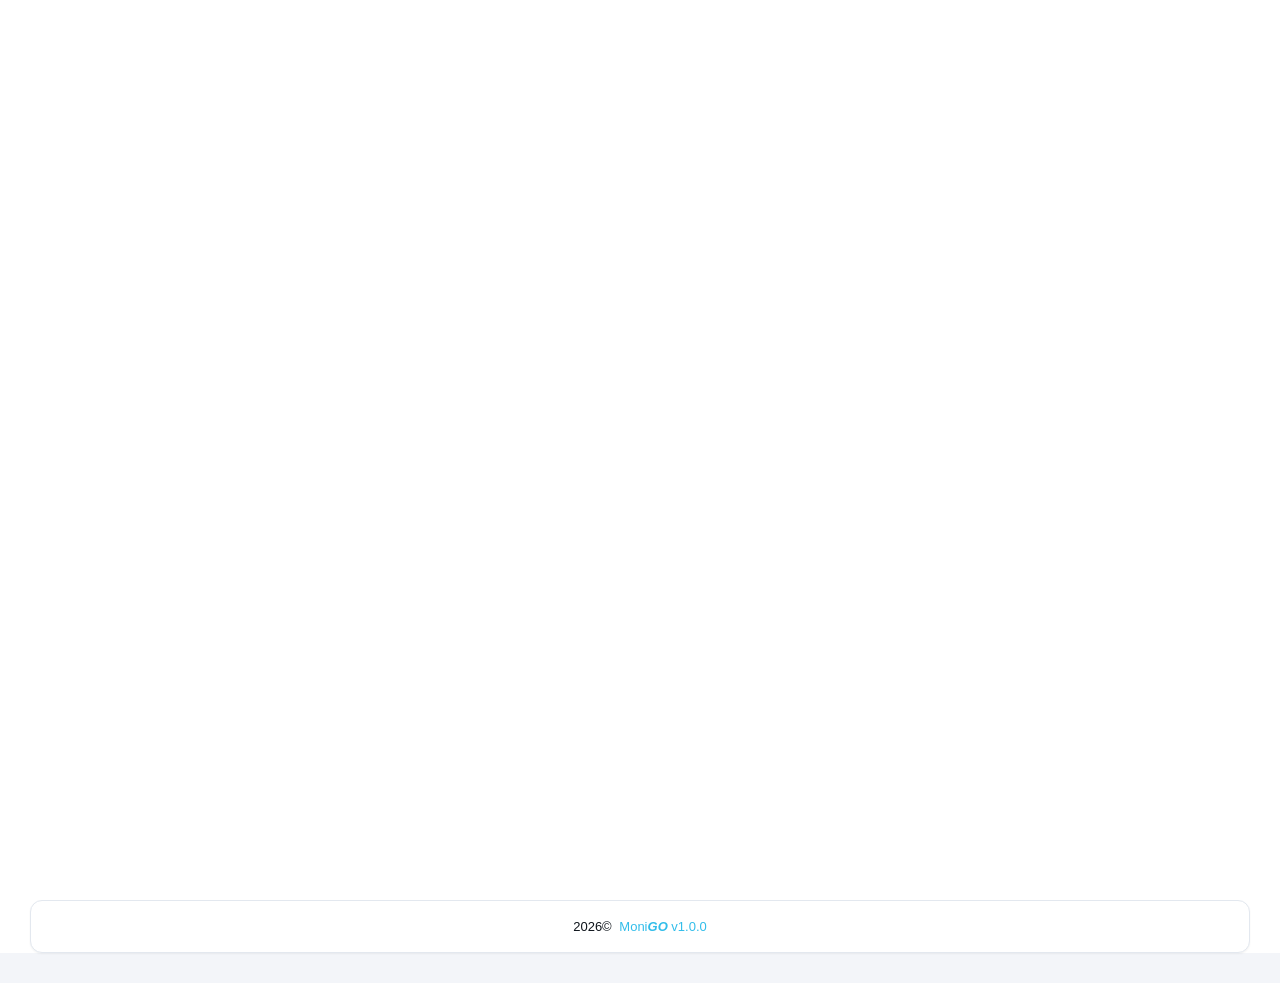
==== static/function-metrics.html @ 3d53302b "feat: adopt the design's shell -- identity, grouped nav, storage footer (#64) The palette and type l" ====
<!doctype html>
<html lang="en">

<head>
    <meta charset="utf-8">
    <meta name="viewport" content="width=device-width, initial-scale=1, shrink-to-fit=no">
    <title>Monigo - Metrics Dashboard</title>
    <!-- Favicon -->
    <link rel="shortcut icon" href="./assets/favicon.ico" />
    <link rel="stylesheet" href="./css/core/backend-plugin.min.css">
    <link rel="stylesheet" href="./css/core/backend.css?v=1.0.0">
    <link rel="stylesheet" href="./css/monigo-styles.css">
</head>

<body class="  ">
    <!--
      Icon sprite. Nine glyphs, hand-inlined, ~3 KB.

      This replaces Font Awesome 4.7.0, which was fetched from cdnjs and so
      rendered nothing on an airgapped host, and the dead `las la-bars` and
      `ri-menu-*` classes, whose icon fonts were never loaded at all in any
      network condition -- which is why the mobile menu buttons were invisible.

      Stroke icons inherit `currentColor`, so they follow the theme without a
      second set of rules. The GitHub mark is from simple-icons (CC0).
    -->
    <svg xmlns="http://www.w3.org/2000/svg" style="display:none" aria-hidden="true" focusable="false">
      <symbol id="i-menu" viewBox="0 0 24 24"><path d="M4 6h16M4 12h16M4 18h16"/></symbol>
      <symbol id="i-download" viewBox="0 0 24 24"><path d="M21 15v4a2 2 0 0 1-2 2H5a2 2 0 0 1-2-2v-4M7 10l5 5 5-5M12 15V3"/></symbol>
      <symbol id="i-refresh" viewBox="0 0 24 24"><path d="M3 12a9 9 0 0 1 9-9 9.75 9.75 0 0 1 6.74 2.74L21 8M21 3v5h-5M21 12a9 9 0 0 1-9 9 9.75 9.75 0 0 1-6.74-2.74L3 16M8 16H3v5"/></symbol>
      <symbol id="i-chevron-right" viewBox="0 0 24 24"><path d="m9 18 6-6-6-6"/></symbol>
      <symbol id="i-moon" viewBox="0 0 24 24"><path d="M12 3a6 6 0 0 0 9 9 9 9 0 1 1-9-9Z"/></symbol>
      <symbol id="i-sun" viewBox="0 0 24 24"><circle cx="12" cy="12" r="4"/><path d="M12 2v2M12 20v2M4.93 4.93l1.41 1.41M17.66 17.66l1.41 1.41M2 12h2M20 12h2M6.34 17.66l-1.41 1.41M19.07 4.93l-1.41 1.41"/></symbol>
      <symbol id="i-alert-triangle" viewBox="0 0 24 24"><path d="m21.73 18-8-14a2 2 0 0 0-3.48 0l-8 14A2 2 0 0 0 4 21h16a2 2 0 0 0 1.73-3ZM12 9v4M12 17h.01"/></symbol>
      <symbol id="i-check-circle" viewBox="0 0 24 24"><path d="M21.8 10A10 10 0 1 1 17 3.34M9 11l3 3L22 4"/></symbol>
      <symbol id="i-github" viewBox="0 0 24 24" fill="currentColor" stroke="none"><path d="M12 .297c-6.63 0-12 5.373-12 12 0 5.303 3.438 9.8 8.205 11.385.6.113.82-.258.82-.577 0-.285-.01-1.04-.015-2.04-3.338.724-4.042-1.61-4.042-1.61C4.422 18.07 3.633 17.7 3.633 17.7c-1.087-.744.084-.729.084-.729 1.205.084 1.838 1.236 1.838 1.236 1.07 1.835 2.809 1.305 3.495.998.108-.776.417-1.305.76-1.605-2.665-.3-5.466-1.332-5.466-5.93 0-1.31.465-2.38 1.235-3.22-.135-.303-.54-1.523.105-3.176 0 0 1.005-.322 3.3 1.23.96-.267 1.98-.399 3-.405 1.02.006 2.04.138 3 .405 2.28-1.552 3.285-1.23 3.285-1.23.645 1.653.24 2.873.12 3.176.765.84 1.23 1.91 1.23 3.22 0 4.61-2.805 5.625-5.475 5.92.42.36.81 1.096.81 2.22 0 1.606-.015 2.896-.015 3.286 0 .315.21.69.825.57C20.565 22.092 24 17.592 24 12.297c0-6.627-5.373-12-12-12"/></symbol>
    </svg>
    <!-- loader Start -->
    <div id="loading">
        <div id="loading-center">
        </div>
    </div>
    <!-- loader END -->
    <!-- Wrapper Start -->
    <div class="wrapper">
        <div class="iq-sidebar  sidebar-default ">
            <div class="iq-sidebar-logo d-flex align-items-center justify-content-between">
                <a href="./index.html" class="header-logo">
                    <img src="./assets/monigo-icon.png" class="img-fluid rounded-normal light-logo" alt="logo">
                </a>
                <div class="iq-menu-bt-sidebar ml-0">
                    <svg class="icon wrapper-menu" aria-hidden="true"><use href="#i-menu"></use></svg>
                </div>
            </div>
            <!-- Service identity. The design puts what you are looking at above
                 the navigation, so the page answers "which service is this?"
                 without a round trip. Populated by common.js. -->
            <div class="mg-identity">
                <div class="mg-identity-avatar" id="mg-avatar">--</div>
                <div class="mg-identity-text">
                    <span class="mg-identity-name" id="mg-service-name">&nbsp;</span>
                    <span class="mg-identity-meta" id="mg-service-meta">&nbsp;</span>
                </div>
                <span class="mg-identity-dot" id="mg-status-dot" title="Connected"></span>
            </div>

            <div class="data-scrollbar" data-scroll="1">
                <nav class="iq-sidebar-menu">
                    <ul id="iq-sidebar-toggle" class="iq-menu">
                        <li class="mg-navlabel">MONITOR</li>
                        <li class=" ">
                            <a href="./index.html" class="svg-icon">
                                <svg class="svg-icon" id="p-dash1" width="20" height="20" xmlns="http://www.w3.org/2000/svg"
                                    viewBox="0 0 24 24" fill="none" stroke="currentColor" stroke-width="2"
                                    stroke-linecap="round" stroke-linejoin="round">
                                    <path
                                        d="M21 16V8a2 2 0 0 0-1-1.73l-7-4a2 2 0 0 0-2 0l-7 4A2 2 0 0 0 3 8v8a2 2 0 0 0 1 1.73l7 4a2 2 0 0 0 2 0l7-4A2 2 0 0 0 21 16z">
                                    </path>
                                    <polyline points="3.27 6.96 12 12.01 20.73 6.96"></polyline>
                                    <line x1="12" y1="22.08" x2="12" y2="12"></line>
                                </svg>
                                <span class="ml-4">Dashboards</span>
                            </a>
                        </li>
                        <li class="active">
                            <a href="./function-metrics.html" class="">
                                <svg class="svg-icon" id="p-dash1" width="20" height="20" xmlns="http://www.w3.org/2000/svg" viewBox="0 0 24 24"
                                    fill="none" stroke="currentColor" stroke-width="2" stroke-linecap="round" stroke-linejoin="round">
                                    <path
                                        d="M21 16V8a2 2 0 0 0-1-1.73l-7-4a2 2 0 0 0-2 0l-7 4A2 2 0 0 0 3 8v8a2 2 0 0 0 1 1.73l7 4a2 2 0 0 0 2 0l7-4A2 2 0 0 0 21 16z">
                                    </path>
                                    <polyline points="3.27 6.96 12 12.01 20.73 6.96"></polyline>
                                    <line x1="12" y1="22.08" x2="12" y2="12"></line>
                                </svg>
                                <span class="ml-4">Function Metrics</span><span class="mg-badge" id="mg-count-functions"></span>
                            </a>
                        </li>
                        <li class=" ">
                            <a href="./go-routines-stats.html" class="">
                                <svg class="svg-icon" id="p-dash1" width="20" height="20" xmlns="http://www.w3.org/2000/svg"
                                    viewBox="0 0 24 24" fill="none" stroke="currentColor" stroke-width="2"
                                    stroke-linecap="round" stroke-linejoin="round">
                                    <path
                                        d="M21 16V8a2 2 0 0 0-1-1.73l-7-4a2 2 0 0 0-2 0l-7 4A2 2 0 0 0 3 8v8a2 2 0 0 0 1 1.73l7 4a2 2 0 0 0 2 0l7-4A2 2 0 0 0 21 16z">
                                    </path>
                                    <polyline points="3.27 6.96 12 12.01 20.73 6.96"></polyline>
                                    <line x1="12" y1="22.08" x2="12" y2="12"></line>
                                </svg>
                                <span class="ml-4">Go Routines Stats</span><span class="mg-badge" id="mg-count-goroutines"></span>
                            </a>
                        </li>
                        <li class=" ">
                            <a href="./reports.html" class="">
                                <svg class="svg-icon" id="p-dash7" width="20" height="20" xmlns="http://www.w3.org/2000/svg"
                                    viewBox="0 0 24 24" fill="none" stroke="currentColor" stroke-width="2"
                                    stroke-linecap="round" stroke-linejoin="round">
                                    <path d="M14 2H6a2 2 0 0 0-2 2v16a2 2 0 0 0 2 2h12a2 2 0 0 0 2-2V8z"></path>
                                    <polyline points="14 2 14 8 20 8"></polyline>
                                    <line x1="16" y1="13" x2="8" y2="13"></line>
                                    <line x1="16" y1="17" x2="8" y2="17"></line>
                                    <polyline points="10 9 9 9 8 9"></polyline>
                                </svg>
                                <span class="ml-4">Reports</span>
                            </a>
                            <ul id="reports" class="iq-submenu collapse" data-parent="#iq-sidebar-toggle">
                            </ul>
                        </li>
                    </ul>
                </nav>
                <div class="mg-storage">
                    <div class="mg-storage-head">
                        <span>STORAGE</span>
                        <span id="mg-storage-mode">&nbsp;</span>
                    </div>
                    <div class="mg-storage-value" id="mg-storage-value">&nbsp;</div>
                </div>
                <div id="sidebar-bottom" class="position-relative sidebar-bottom">
                    <div class="card border-none border-radius-20 p-2 bg-success-light">
                        <div class="card-body">
                            <div class="sidebarbottom-content">
                                <h6 class="body-title">Found a bug or have a feature request? Please report it on GitHub. If you find this project useful, we would appreciate a star on GitHub.</h6>
                                <button type="button" class="btn sidebar-bottom-btn mt-4">
                                    <a href="https://github.com/iyashjayesh/monigo" target="_blank">
                                        Support the project
                                    </a>
                                </button>
                            </div>
                        </div>
                    </div>
                </div>
                <div class="p-3"></div>
            </div>
        </div>
        <div class="iq-top-navbar">
            <div class="iq-navbar-custom">
                <nav class="navbar navbar-expand-lg navbar-light p-0">
                    <div class="iq-navbar-logo d-flex align-items-center justify-content-between">
                        <svg class="icon wrapper-menu" aria-hidden="true"><use href="#i-menu"></use></svg>
                        <a href="./index.html" class="header-logo">
                            <img src="./assets/monigo-icon.png" class="img-fluid rounded-normal light-logo" alt="logo">
                        </a>
                    </div>
                    <div class="iq-search-bar device-search">
                        <div class="d-flex align-items-center">
                            <div class="collapse navbar-collapse">
                                <ul class="card navbar-nav ml-auto navbar-list align-items-center border-radius-20">
                                    <li class="nav-item nav-icon">
                                        <div class="health-status p-1">
                                            <span id="health-indicator" class="health-indicator"></span>
                                            <span id="health-message" class="health-message"></span>
                                        </div>
                                    </li>
                                </ul>
                            </div>
                        </div>
                    </div>
                    <div class="d-flex align-items-center">
                        <button class="navbar-toggler" type="button" data-toggle="collapse"
                            data-target="#navbarSupportedContent" aria-controls="navbarSupportedContent"
                            aria-label="Toggle navigation">
                            <svg class="icon" aria-hidden="true"><use href="#i-menu"></use></svg>
                        </button>
                        <div class="collapse navbar-collapse" id="navbarSupportedContent">
                            <ul class="navbar-nav ml-auto navbar-list align-items-center">
                                <!-- on hover cursor-pointer -->
                                <svg id="refresh-btn" class="icon mr-2 cursor-pointer" aria-hidden="true"><use href="#i-refresh"></use></svg>
                                <li class="nav-item nav-icon">
                                    <a class="btn border add-btn">
                                        <span id="refresh-countdown">Refreshing in 5m 0s</span>
                                    </a>
                                </li>
                                <li class="nav-item nav-icon dropdown">
                                    <a href="https://github.com/iyashjayesh/monigo" target="_blank">
                                        <svg class="icon icon-2x cursor-pointer" aria-hidden="true"><use href="#i-github"></use></svg>
                                        <span class="bg-primary"></span>
                                    </a>
                                </li>
                            </ul>
                        </div>
                    </div>
                </nav>
            </div>
        </div>
        <div class="content-page">
            <div class="container-fluid">
                <div class="row">
                    <div class="col-lg-4">
                        <div class="card card-transparent card-block card-stretch card-height border-none">
                            <div class="card-body p-0 mt-lg-2 mt-0">
                                <h3 class="mb-3">Function Metrics</h3>
                                <p class="mb-0 mr-4">Monitor the performance metrics of functions running in your
                                    application. This provides insights into function performance
                                    and overall application efficiency.
                                </p>
                            </div>
                        </div>
                    </div>
                    <div class="col-lg-8">
                        <div class="row">
                            <div class="col-lg-4 col-md-4">
                                <div class="card card-block card-stretch card-height">
                                    <div class="card-body">
                                        <div class="d-flex align-items-center mb-4 card-total-sale">
                                            <div class="icon iq-icon-box-2 bg-info-light">
                                                <img src="./assets/product/service.png" class="img-fluid" alt="image">
                                            </div>
                                            <div>
                                                <p class="mb-2">Total Functions:</p>
                                                <div id="totalFNumber"></div>
                                            </div>
                                        </div>
                                        <div class="iq-progress-bar mt-2">
                                            <span class="bg-info iq-progress progress-1" data-percent="100">
                                            </span>
                                        </div>
                                    </div>
                                </div>
                            </div>
                            <div class="col-lg-8 col-md-8">
                                <div class="card card-block card-stretch card-height">
                                    <div class="card-body">
                                        <div class="d-flex align-items-center mb-4 card-total-sale">
                                            <div class="icon iq-icon-box-2 bg-success-light">
                                                <img src="./assets/product/service.png" class="img-fluid" alt="image">
                                            </div>
                                            <div>
                                                <p class="mb-2">Missing a feature or field? Please submit a GitHub issue to help us improve the project.</p>
                                                <h4>Easy integration and comprehensive monitoring</h4>
                                            </div>
                                            <a id="downloadBtn" class="btn btn-primary" href="https://github.com/iyashjayesh/monigo/issues/new" target="_blank">
                                                Feature Request
                                            </a>
                                        </div>
                                        <div class="iq-progress-bar mt-2">
                                            <span class="bg-success iq-progress progress-1" data-percent="100">
                                            </span>
                                        </div>
                                    </div>
                                </div>
                            </div>
                        </div>
                    </div>

                    <!-- Function Metrics  -->
                    <div class="col-lg-12">
                        <div class="card card-transparent card-block card-stretch card-height mb-4">
                            <div class="card-header d-flex align-items-center justify-content-between p-0">
                                <div class="header-title">
                                    <h4 class="card-title mb-0">Runtime Function Metrics</h4>
                                </div>
                                <!-- <div class="card-header-toolbar d-flex align-items-center">
                                    <div><a href="#" class="btn btn-primary view-btn font-size-14">View All</a></div>
                                </div> -->
                            </div>
                        </div>
                    </div>
                        
                    <div class="col-lg-12">
                        <div class="row" id="function-details"></div>
                    </div>
                </div>
                <!-- Page end  -->
            </div>
        </div>
    </div>
    <!-- Wrapper End-->
    <footer class="iq-footer">
        <div class="container-fluid">
            <div class="card">
                <div class="card-body">
                    <div class="text-center">
                        <span class="mr-1">
                            <script>document.write(new Date().getFullYear())</script>©
                        </span>
                        <a href="https://github.com/iyashjayesh/monigo/releases/tag/v1.0.0" target="_blank"
                            class="">Moni<strong><em>GO</em></strong> v1.0.0</a>
                    </div>
    
                    <!-- <div class="row">
                            <div class="col-lg-6">
                                <ul class="list-inline mb-0">
                                    <li class="list-inline-item"><a href="../backend/privacy-policy.html">Privacy Policy</a>
                                    </li>
                                    <li class="list-inline-item"><a href="../backend/terms-of-service.html">Terms of Use</a>
                                    </li>
                                </ul>
                            </div>
                            <div class="col-lg-6 text-right">
                                <span class="mr-1">
                                    <script>document.write(new Date().getFullYear())</script>©
                                </span>
                                <a href="https://github.com/iyashjayesh/monigo/releases/tag/v1.0.0" target="_blank" class="">Moni<strong><em>GO</em></strong> v1.0.0</a>.
                            </div>
                        </div> -->
                </div>
            </div>
        </div>
    </footer>

    <!-- Javascript -->
    <!-- <script src="./js/core/main.js" defer></script> -->
    <!-- <script src="./js/index.js" defe
        r></script> -->
    <script src="./js/common.js" defer></script>
    <script src="./js/refresh.js" defer></script>
    <!-- <script src="./js/historycharts.js" defer></script> -->
    <script src="./js/functionTrace.js" defer></script>
    <script src="./js/echarts.min.js"></script>
    
    <!-- Backend Bundle JavaScript -->
    <script src="./js/core/backend-bundle.min.js"></script>
    <script src="./js/core/app.js"></script>
</body>

</html>
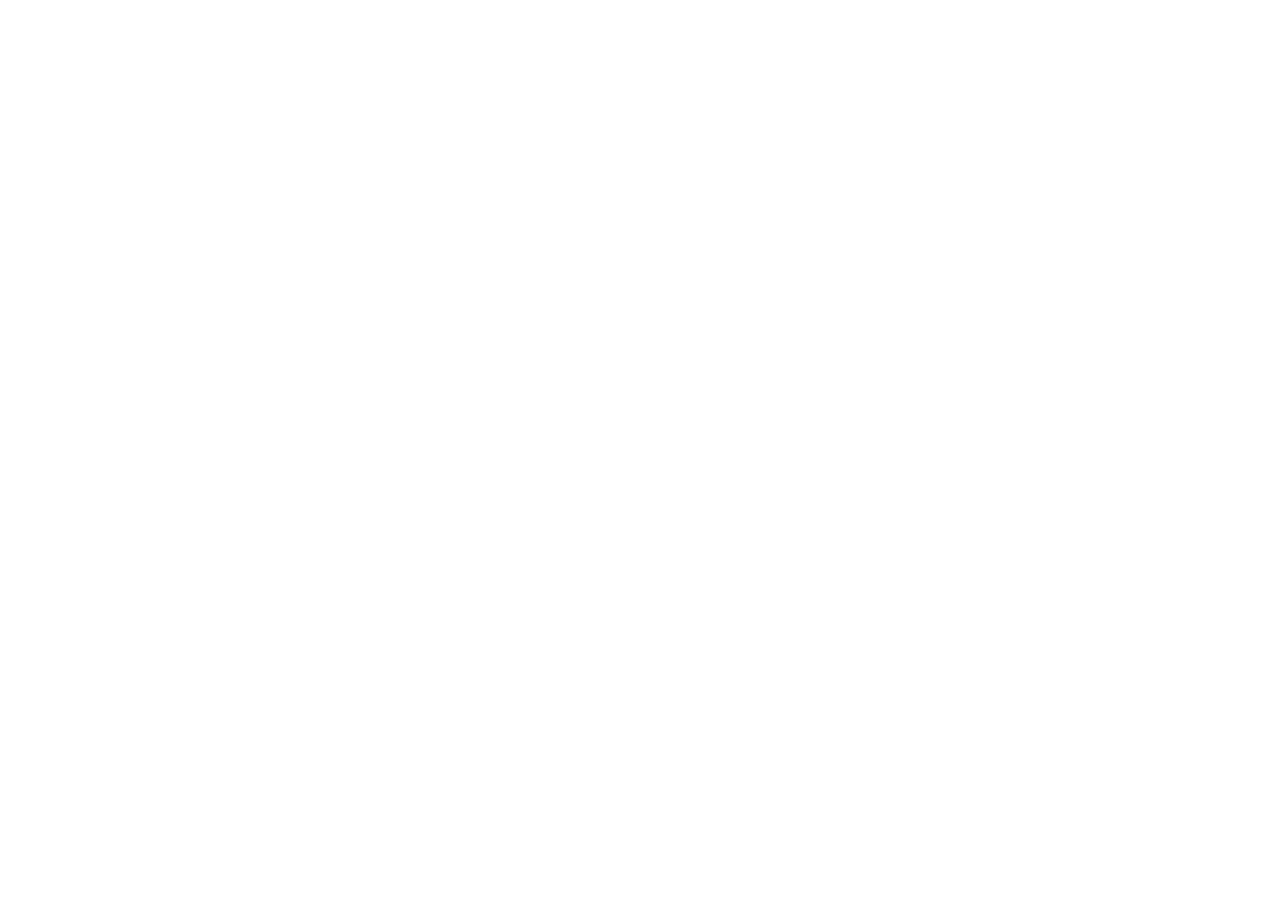
==== commit 6111cf44: "feat(ui): rebuild the Functions and Reports pages to the new design All four dashboard pages now sha" ====
--- a/static/function-metrics.html
+++ b/static/function-metrics.html
@@ -28,6 +28,7 @@
       <symbol id="i-menu" viewBox="0 0 24 24"><path d="M4 6h16M4 12h16M4 18h16"/></symbol>
       <symbol id="i-download" viewBox="0 0 24 24"><path d="M21 15v4a2 2 0 0 1-2 2H5a2 2 0 0 1-2-2v-4M7 10l5 5 5-5M12 15V3"/></symbol>
       <symbol id="i-refresh" viewBox="0 0 24 24"><path d="M3 12a9 9 0 0 1 9-9 9.75 9.75 0 0 1 6.74 2.74L21 8M21 3v5h-5M21 12a9 9 0 0 1-9 9 9.75 9.75 0 0 1-6.74-2.74L3 16M8 16H3v5"/></symbol>
+      <symbol id="i-search" viewBox="0 0 24 24"><circle cx="11" cy="11" r="7"/><path d="m16.5 16.5 4 4"/></symbol>
       <symbol id="i-chevron-right" viewBox="0 0 24 24"><path d="m9 18 6-6-6-6"/></symbol>
       <symbol id="i-moon" viewBox="0 0 24 24"><path d="M12 3a6 6 0 0 0 9 9 9 9 0 1 1-9-9Z"/></symbol>
       <symbol id="i-sun" viewBox="0 0 24 24"><circle cx="12" cy="12" r="4"/><path d="M12 2v2M12 20v2M4.93 4.93l1.41 1.41M17.66 17.66l1.41 1.41M2 12h2M20 12h2M6.34 17.66l-1.41 1.41M19.07 4.93l-1.41 1.41"/></symbol>
@@ -151,170 +152,99 @@
                 <div class="p-3"></div>
             </div>
         </div>
-        <div class="iq-top-navbar">
-            <div class="iq-navbar-custom">
-                <nav class="navbar navbar-expand-lg navbar-light p-0">
-                    <div class="iq-navbar-logo d-flex align-items-center justify-content-between">
-                        <svg class="icon wrapper-menu" aria-hidden="true"><use href="#i-menu"></use></svg>
-                        <a href="./index.html" class="header-logo">
-                            <img src="./assets/monigo-icon.png" class="img-fluid rounded-normal light-logo" alt="logo">
-                        </a>
-                    </div>
-                    <div class="iq-search-bar device-search">
-                        <div class="d-flex align-items-center">
-                            <div class="collapse navbar-collapse">
-                                <ul class="card navbar-nav ml-auto navbar-list align-items-center border-radius-20">
-                                    <li class="nav-item nav-icon">
-                                        <div class="health-status p-1">
-                                            <span id="health-indicator" class="health-indicator"></span>
-                                            <span id="health-message" class="health-message"></span>
-                                        </div>
-                                    </li>
-                                </ul>
-                            </div>
-                        </div>
-                    </div>
-                    <div class="d-flex align-items-center">
-                        <button class="navbar-toggler" type="button" data-toggle="collapse"
-                            data-target="#navbarSupportedContent" aria-controls="navbarSupportedContent"
-                            aria-label="Toggle navigation">
-                            <svg class="icon" aria-hidden="true"><use href="#i-menu"></use></svg>
-                        </button>
-                        <div class="collapse navbar-collapse" id="navbarSupportedContent">
-                            <ul class="navbar-nav ml-auto navbar-list align-items-center">
-                                <!-- on hover cursor-pointer -->
-                                <svg id="refresh-btn" class="icon mr-2 cursor-pointer" aria-hidden="true"><use href="#i-refresh"></use></svg>
-                                <li class="nav-item nav-icon">
-                                    <a class="btn border add-btn">
-                                        <span id="refresh-countdown">Refreshing in 5m 0s</span>
-                                    </a>
-                                </li>
-                                <li class="nav-item nav-icon dropdown">
-                                    <a href="https://github.com/iyashjayesh/monigo" target="_blank">
-                                        <svg class="icon icon-2x cursor-pointer" aria-hidden="true"><use href="#i-github"></use></svg>
-                                        <span class="bg-primary"></span>
-                                    </a>
-                                </li>
-                            </ul>
-                        </div>
-                    </div>
-                </nav>
-            </div>
-        </div>
-        <div class="content-page">
-            <div class="container-fluid">
-                <div class="row">
-                    <div class="col-lg-4">
-                        <div class="card card-transparent card-block card-stretch card-height border-none">
-                            <div class="card-body p-0 mt-lg-2 mt-0">
-                                <h3 class="mb-3">Function Metrics</h3>
-                                <p class="mb-0 mr-4">Monitor the performance metrics of functions running in your
-                                    application. This provides insights into function performance
-                                    and overall application efficiency.
-                                </p>
-                            </div>
-                        </div>
-                    </div>
-                    <div class="col-lg-8">
-                        <div class="row">
-                            <div class="col-lg-4 col-md-4">
-                                <div class="card card-block card-stretch card-height">
-                                    <div class="card-body">
-                                        <div class="d-flex align-items-center mb-4 card-total-sale">
-                                            <div class="icon iq-icon-box-2 bg-info-light">
-                                                <img src="./assets/product/service.png" class="img-fluid" alt="image">
-                                            </div>
-                                            <div>
-                                                <p class="mb-2">Total Functions:</p>
-                                                <div id="totalFNumber"></div>
-                                            </div>
-                                        </div>
-                                        <div class="iq-progress-bar mt-2">
-                                            <span class="bg-info iq-progress progress-1" data-percent="100">
-                                            </span>
-                                        </div>
-                                    </div>
-                                </div>
-                            </div>
-                            <div class="col-lg-8 col-md-8">
-                                <div class="card card-block card-stretch card-height">
-                                    <div class="card-body">
-                                        <div class="d-flex align-items-center mb-4 card-total-sale">
-                                            <div class="icon iq-icon-box-2 bg-success-light">
-                                                <img src="./assets/product/service.png" class="img-fluid" alt="image">
-                                            </div>
-                                            <div>
-                                                <p class="mb-2">Missing a feature or field? Please submit a GitHub issue to help us improve the project.</p>
-                                                <h4>Easy integration and comprehensive monitoring</h4>
-                                            </div>
-                                            <a id="downloadBtn" class="btn btn-primary" href="https://github.com/iyashjayesh/monigo/issues/new" target="_blank">
-                                                Feature Request
-                                            </a>
-                                        </div>
-                                        <div class="iq-progress-bar mt-2">
-                                            <span class="bg-success iq-progress progress-1" data-percent="100">
-                                            </span>
-                                        </div>
-                                    </div>
-                                </div>
-                            </div>
-                        </div>
-                    </div>
-
-                    <!-- Function Metrics  -->
-                    <div class="col-lg-12">
-                        <div class="card card-transparent card-block card-stretch card-height mb-4">
-                            <div class="card-header d-flex align-items-center justify-content-between p-0">
-                                <div class="header-title">
-                                    <h4 class="card-title mb-0">Runtime Function Metrics</h4>
-                                </div>
-                                <!-- <div class="card-header-toolbar d-flex align-items-center">
-                                    <div><a href="#" class="btn btn-primary view-btn font-size-14">View All</a></div>
-                                </div> -->
-                            </div>
-                        </div>
-                    </div>
-                        
-                    <div class="col-lg-12">
-                        <div class="row" id="function-details"></div>
-                    </div>
-                </div>
-                <!-- Page end  -->
-            </div>
-        </div>
+<header class="mg-topbar">
+  <button type="button" class="mg-iconbtn mg-topbar-menu" id="mg-topbar-menu"
+          aria-label="Toggle navigation" aria-expanded="false">
+    <svg class="mg-icon" aria-hidden="true" focusable="false"><use href="#i-menu"></use></svg>
+  </button>
+
+  <div class="mg-topbar-heading">
+    <h1 class="mg-topbar-title" id="mg-page-title">Functions</h1>
+    <span class="mg-topbar-subtitle" id="mg-page-subtitle">traced calls</span>
+  </div>
+
+  <div class="mg-service-pill" id="mg-service-pill">
+    <span class="mg-service-dot" id="mg-service-dot" aria-hidden="true"></span>
+    <span class="mg-service-name" id="mg-topbar-state">—</span>
+  </div>
+
+  <div class="mg-topbar-actions">
+    <button type="button" class="mg-live is-live" id="mg-live" aria-pressed="true"
+            aria-label="Toggle live polling">
+      <span class="mg-live-dot" aria-hidden="true"></span>
+      <span class="mg-live-label" id="mg-live-label">LIVE</span>
+    </button>
+
+    <button type="button" class="mg-iconbtn" id="mg-theme-toggle" title="Toggle theme"
+            aria-label="Toggle theme">
+      <svg class="mg-icon" aria-hidden="true" focusable="false"><use href="#i-moon" id="mg-theme-icon"></use></svg>
+    </button>
+  </div>
+</header>
+<main class="mg-main" id="mg-main">
+
+  <!-- Filter bar. Sort runs on execution time, not p95: FunctionMetrics
+       records totals, so there are no percentiles to sort by. -->
+  <div class="mg-card mg-fn-toolbar">
+    <div class="mg-fn-search">
+      <svg class="mg-icon" aria-hidden="true" focusable="false"><use href="#i-search"></use></svg>
+      <input type="search" id="mg-fn-filter" class="mg-fn-input"
+             placeholder="filter by name or package…" aria-label="Filter functions">
+    </div>
+    <span class="mg-fn-count" id="mg-fn-count"></span>
+    <label class="mg-fn-sort">
+      <span class="mg-eyebrow">SORT</span>
+      <select id="mg-fn-sort" class="mg-fn-select" aria-label="Sort functions">
+        <option value="exec">exec time</option>
+        <option value="mem">memory</option>
+        <option value="gor">goroutines</option>
+        <option value="last">last ran</option>
+        <option value="name">name</option>
+      </select>
+    </label>
+    <button type="button" class="mg-fn-export" id="mg-fn-export">Export CSV</button>
+  </div>
+
+  <section class="mg-card mg-fn-tablewrap">
+    <div class="mg-fn-table" role="table" aria-label="Traced functions">
+      <!-- Four data columns, not the design's seven. CALLS, P50, P95 and TREND
+           have no backing data, so their tracks are removed rather than left
+           as empty columns implying a value is coming. -->
+      <div class="mg-fn-thead" role="row">
+        <span role="columnheader">FUNCTION</span>
+        <span role="columnheader" class="mg-num">EXEC TIME</span>
+        <span role="columnheader" class="mg-num">MEM &Delta;</span>
+        <span role="columnheader" class="mg-num">GORO &Delta;</span>
+        <span role="columnheader" class="mg-num">LAST RAN</span>
+      </div>
+      <div id="mg-fn-rows"></div>
+    </div>
+    <p class="mg-fn-empty" id="mg-fn-empty" hidden></p>
+  </section>
+
+  <template id="mg-fn-row-tpl">
+    <div class="mg-fn-group">
+      <button type="button" class="mg-fn-row" role="row" aria-expanded="false">
+        <span class="mg-fn-namecell" role="cell">
+          <span class="mg-fn-dot" aria-hidden="true"></span>
+          <span class="mg-fn-name"></span>
+          <span class="mg-fn-pkg"></span>
+        </span>
+        <span class="mg-fn-exec mg-num" role="cell"></span>
+        <span class="mg-fn-mem  mg-num" role="cell"></span>
+        <span class="mg-fn-gor  mg-num" role="cell"></span>
+        <span class="mg-fn-last mg-num" role="cell"></span>
+      </button>
+      <div class="mg-fn-detail" hidden></div>
+    </div>
+  </template>
+</main>
+
     </div>
     <!-- Wrapper End-->
-    <footer class="iq-footer">
-        <div class="container-fluid">
-            <div class="card">
-                <div class="card-body">
-                    <div class="text-center">
-                        <span class="mr-1">
-                            <script>document.write(new Date().getFullYear())</script>©
-                        </span>
-                        <a href="https://github.com/iyashjayesh/monigo/releases/tag/v1.0.0" target="_blank"
-                            class="">Moni<strong><em>GO</em></strong> v1.0.0</a>
-                    </div>
-    
-                    <!-- <div class="row">
-                            <div class="col-lg-6">
-                                <ul class="list-inline mb-0">
-                                    <li class="list-inline-item"><a href="../backend/privacy-policy.html">Privacy Policy</a>
-                                    </li>
-                                    <li class="list-inline-item"><a href="../backend/terms-of-service.html">Terms of Use</a>
-                                    </li>
-                                </ul>
-                            </div>
-                            <div class="col-lg-6 text-right">
-                                <span class="mr-1">
-                                    <script>document.write(new Date().getFullYear())</script>©
-                                </span>
-                                <a href="https://github.com/iyashjayesh/monigo/releases/tag/v1.0.0" target="_blank" class="">Moni<strong><em>GO</em></strong> v1.0.0</a>.
-                            </div>
-                        </div> -->
-                </div>
-            </div>
-        </div>
+    <footer class="mg-footer">
+        <span id="mg-footer-year"></span> &copy;
+        <a href="https://github.com/iyashjayesh/monigo/releases" target="_blank" rel="noopener">MoniGo</a>
     </footer>
 
     <!-- Javascript -->
@@ -322,10 +252,7 @@
     <!-- <script src="./js/index.js" defe
         r></script> -->
     <script src="./js/common.js" defer></script>
-    <script src="./js/refresh.js" defer></script>
-    <!-- <script src="./js/historycharts.js" defer></script> -->
-    <script src="./js/functionTrace.js" defer></script>
-    <script src="./js/echarts.min.js"></script>
+    <script src="./js/functions-view.js" defer></script>
     
     <!-- Backend Bundle JavaScript -->
     <script src="./js/core/backend-bundle.min.js"></script>
--- a/static/css/monigo-styles.css
+++ b/static/css/monigo-styles.css
@@ -101,8 +101,19 @@
     /* 18.51:1 */
     --ink-muted: #5B6674;
     /* 5.84:1 -- secondary labels, table headers */
-    --ink-subtle: #6B7686;
-    /* 4.60:1 -- units, timestamps, axes, eyebrows */
+    --ink-subtle: #657080;
+    /*
+     * 5.02:1 on --surface-1, 4.60:1 on --canvas, 4.76:1 on --surface-2/--inset.
+     *
+     * The design's #6B7686 was tuned against the white panel only, where it
+     * measured 4.60. On every other ground in the system it failed: 4.22 on
+     * --canvas, 4.37 on --surface-2 and --inset. That bit three separate
+     * elements -- the footer, two table headers, and the function detail
+     * panel -- before being fixed here rather than at each call site.
+     *
+     * Tuned along its own hue so the tonal ordering still holds:
+     * --ink 18.51 > --ink-muted 5.84 > --ink-subtle 5.02.
+     */
     --ink-disabled: #A3ACBA;
     /* 2.35:1 -- DISABLED AND PLACEHOLDER ONLY, never readable text */
 
@@ -180,9 +191,16 @@
     /* 15.45:1 */
     --ink-muted: #8892A2;
     /* 5.88:1 */
-    --ink-subtle: #778292;
-    /* 4.75:1 -- raised from the export's #59626F, which was 2.99:1 across
-       90 usages: nav headers, `pid ... · go...`, retention footer */
+    --ink-subtle: #798494;
+    /*
+     * 4.88:1 on --pan, 5.20 on --canvas, 4.56 on --surface-2, 5.07 on --inset.
+     *
+     * Raised twice: first from the export's #59626F (2.99:1 across 90 usages
+     * -- nav headers, `pid ... · go...`, retention footer), then again off
+     * #778292, which passed on --pan at 4.75 but measured 4.44 on the lighter
+     * --surface-2 that table headers sit on. Every ground now clears the
+     * floor, so the token is safe wherever it lands.
+     */
     --ink-disabled: #4A5361;
     /* 2.24:1 -- disabled and decorative only */
 
@@ -1292,3 +1310,1139 @@
     color: var(--ink-muted);
     font-variant-numeric: tabular-nums;
 }
+/* ══════════════════════════════════════════════════════════════════════════
+   MONIGO OVERVIEW  —  design_fixed.html lines 478-678
+   Tokens are the project's. Every px is verbatim from the design's inline
+   styles; where the design value equals a token the token is used instead.
+   --font-sans / --font-mono are already declared at monigo-styles.css:27-30.
+   DO NOT redeclare them.
+   ══════════════════════════════════════════════════════════════════════════ */
+
+/* ─── shared primitives ─────────────────────────────────────────────────── */
+
+/* Every panel in the overview is the same card: design repeats
+   background:var(--pan);border:1px solid var(--line);border-radius:12px
+   on all six panels. */
+.mg-card{
+  background:var(--surface-1);
+  border:1px solid var(--hairline);
+  border-radius:var(--r-lg);            /* 12px — exact token match */
+  min-width:0;
+}
+
+/* Uppercase mono eyebrow. Design uses 9.5px in FOUR places (SYSTEM HEALTH,
+   KPI eyebrows, NET SENT/PID readout labels, functions table header).
+   --t-micro is 10px; 9.5px is kept literal — see CONFLICT 3. */
+.mg-eyebrow{
+  font-family:var(--font-mono);
+  font-size:9.5px;
+  font-weight:500;
+  line-height:1;
+  color:var(--ink-subtle);
+  white-space:nowrap;
+}
+/* letter-spacing differs per element in the design; only the two "wide"
+   eyebrows (SYSTEM HEALTH, KPI) carry .11em. Readout labels carry NONE. */
+.mg-eyebrow--wide{ letter-spacing:.11em; }
+
+.mg-panel-title{
+  margin:0;
+  font-family:var(--font-sans);
+  font-size:var(--t-body);              /* 13px — design literal */
+  font-weight:600;                      /* overrides --t-body-w 400 */
+  line-height:1.2;
+  color:var(--ink);
+}
+
+.mg-num{ text-align:right; font-variant-numeric:tabular-nums; }
+.mg-hrule{ height:1px; background:var(--hairline); }
+.mg-vrule{ width:1px; align-self:stretch; background:var(--hairline); }
+
+/* Severity. ONE ladder for the whole page. The DOT palette and the TEXT
+   palette differ on purpose (design lines 1297-1298): a healthy dot is green,
+   a healthy numeral is plain ink — a table where every good row is green is
+   unreadable. */
+.mg-sev-ok   { color:var(--ink);        }
+.mg-sev-warn { color:var(--warn-text);  }
+.mg-sev-crit { color:var(--crit-text);  }
+.mg-dot.mg-sev-ok   { background:var(--ok-text);   }
+.mg-dot.mg-sev-warn { background:var(--warn-text); }
+.mg-dot.mg-sev-crit { background:var(--crit-text); }
+
+/* Shared sparkline. Used by the four KPI tiles. Geometry differs per host,
+   so only paint lives here. */
+.mg-spark{ display:block; }
+.mg-spark__area{ fill:color-mix(in srgb, var(--mg-series) 15%, transparent); stroke:none; }
+.mg-spark__line{ fill:none; stroke:var(--mg-series); stroke-width:1.6; }
+
+/* Icon buttons: 31x31 is deliberate — 1px border + 29px box centres a 15px
+   icon on whole pixels (design line 519). */
+.mg-iconbtn{
+  width:31px; height:31px; flex:none;
+  display:grid; place-items:center;
+  padding:0;
+  border:1px solid var(--hairline);
+  background:var(--surface-2);
+  border-radius:7px;                    /* off-scale: --r-sm 5, --r-md 8 */
+  cursor:pointer;
+  color:var(--ink-muted);
+  -webkit-appearance:none; appearance:none;
+}
+.mg-iconbtn:hover{ color:var(--ink); }
+.mg-icon{ width:15px; height:15px; display:block; fill:none; stroke:currentColor; stroke-width:1.4; }
+.mg-topbar button:focus-visible,
+.mg-hot__row:focus-visible{ outline:2px solid var(--focus); outline-offset:2px; }
+
+
+/* ═══ 1. TOP BAR  (design 483-521) ═════════════════════════════════════════ */
+
+.mg-topbar{
+  height:53px; flex:none;
+  border-bottom:1px solid var(--hairline);
+  background:var(--surface-1);
+  display:flex; align-items:center;
+  gap:14px; padding:0 18px;
+}
+
+.mg-topbar-heading{
+  display:flex;
+  align-items:baseline;                 /* BASELINE, not center */
+  flex-wrap:nowrap; white-space:nowrap;
+  gap:9px; min-width:0;
+}
+.mg-topbar-title{
+  margin:0; font-size:14px; font-weight:600; line-height:1;
+  color:var(--ink); white-space:nowrap;
+}
+.mg-topbar-subtitle{
+  font-family:var(--font-mono);
+  font-size:var(--t-meta);              /* 11.5px */
+  font-weight:400; line-height:1;
+  color:var(--ink-subtle);
+  overflow:hidden; text-overflow:ellipsis; white-space:nowrap;
+}
+
+.mg-service-pill{
+  display:flex; align-items:center; gap:7px;
+  margin-left:8px;                      /* stacks on the 14px header gap → 22px */
+  padding:4px 9px 4px 7px;              /* asymmetric: 7px on the dot side */
+  border:1px solid var(--hairline);
+  border-radius:7px;
+  background:var(--surface-2);
+  color:var(--ink); min-width:0;
+}
+.mg-service-dot{ width:6px; height:6px; flex:none; border-radius:50%; background:var(--ok-text); }
+.mg-service-pill.is-unhealthy .mg-service-dot{ background:var(--crit-text); }
+.mg-service-pill.is-degraded  .mg-service-dot{ background:var(--warn-text); }
+.mg-service-name{
+  font-family:var(--font-mono); font-size:var(--t-meta); font-weight:500; line-height:1;
+  color:var(--ink); overflow:hidden; text-overflow:ellipsis; white-space:nowrap;
+}
+
+.mg-topbar-actions{ margin-left:auto; display:flex; align-items:center; gap:9px; }
+
+.mg-range{
+  display:flex;
+  background:var(--surface-2);
+  border:1px solid var(--hairline);
+  border-radius:7px;
+  padding:var(--s-1); gap:var(--s-1);   /* 2px / 2px */
+}
+.mg-range-seg{
+  padding:4px 9px; border:0;
+  border-radius:var(--r-sm);            /* 5px — nests concentrically in the 7px track */
+  font-family:var(--font-mono);
+  font-size:11px;                       /* NOT --t-meta 11.5px */
+  font-weight:500; line-height:1;
+  cursor:pointer; background:transparent; color:var(--ink-muted);
+}
+/* Active = SOLID accent chip. Not an outline, not an underline. */
+.mg-range-seg.is-active{ background:var(--accent); color:var(--accent-on-fill); }
+.mg-range-seg:not(.is-active):hover{ color:var(--ink); }
+
+.mg-live{
+  display:flex; align-items:center; gap:7px;
+  padding:5px 10px; border-radius:7px; cursor:pointer;
+  border:1px solid var(--hairline);
+  background:var(--surface-2);
+  color:var(--ink-muted);
+  font:inherit;
+}
+.mg-live.is-live{
+  border-color:color-mix(in srgb, var(--ok-text) 34%, transparent);
+  background:color-mix(in srgb, var(--ok-text) 13%, transparent);
+  color:var(--ok-text);
+}
+/* currentColor is the trick: one class toggle recolours label AND dot. */
+.mg-live-dot{ width:6px; height:6px; flex:none; border-radius:50%; background:currentColor; }
+.mg-live.is-live .mg-live-dot{ animation:mg-pulse 1.6s infinite; }
+.mg-live-label{ font-family:var(--font-mono); font-size:var(--t-meta); font-weight:500; line-height:1; }
+@keyframes mg-pulse{ 0%,100%{opacity:1} 50%{opacity:.25} }
+@media (prefers-reduced-motion:reduce){ .mg-live.is-live .mg-live-dot{ animation:none; } }
+
+
+/* ═══ MAIN SCROLLER  (design 522, 527) ═════════════════════════════════════ */
+
+.mg-main{ flex:1; overflow-y:auto; padding:18px; background:var(--canvas); }
+.mg-screen{ display:flex; flex-direction:column; gap:14px; width:100%; min-height:100%; }
+
+
+/* ═══ 2. HEALTH STRIP  (design 529-572) ════════════════════════════════════ */
+
+.mg-health-strip{
+  display:grid;
+  grid-template-columns:repeat(auto-fit, minmax(min(100%,560px), 1fr));
+  gap:14px;
+}
+.mg-health-card--service{ padding:var(--s-5); display:flex; gap:var(--s-5); align-items:center; }  /* 16px */
+.mg-health-card--system { padding:14px var(--s-5); display:flex; align-items:center; gap:22px; flex-wrap:wrap; }
+
+/* --- ring: 88x88, r=37, stroke 8. C = 2πr = 232.478; design hard-codes 232.5.
+       rotate(-90 44 44) starts the arc at 12 o'clock and sweeps clockwise.
+       The dasharray GAP is a full circumference, so any dash ≤232.5 draws one arc. */
+.mg-ring{ position:relative; width:88px; height:88px; flex:none; }
+.mg-ring__svg{ display:block; }
+.mg-ring__track{ stroke:var(--hairline); }
+.mg-ring__arc{ stroke:var(--ok-text); transition:stroke-dasharray .35s ease; }
+.mg-ring__arc.mg-sev-warn{ stroke:var(--warn-text); }
+.mg-ring__arc.mg-sev-crit{ stroke:var(--crit-text); }
+.mg-ring__center{ position:absolute; inset:0; display:flex; flex-direction:column;
+                  align-items:center; justify-content:center; }
+.mg-ring__value{ font:600 21px var(--font-mono); letter-spacing:-.02em; color:var(--ink); }
+.mg-ring__caption{ font:500 8.5px var(--font-mono); letter-spacing:.1em; color:var(--ink-subtle); }
+
+.mg-health-status{ min-width:0; display:flex; flex-direction:column; gap:6px; }
+.mg-health-status__state { font-weight:600; font-size:13.5px; }
+.mg-health-status__detail{ font-size:var(--t-meta); line-height:1.5; color:var(--ink-muted); }
+.mg-health-status__stamp { font:500 10.5px var(--font-mono); color:var(--ink-subtle); }
+
+.mg-sys-health__head{ display:flex; flex-direction:column; gap:5px; flex:none; }
+
+/* --- threshold bars: 5px track, 3px radius, overflow hidden, flat fill.
+       No marker is drawn in the strip — the threshold lives in the text. */
+.mg-bars{ flex:1 1 260px; display:flex; flex-direction:column; gap:9px; min-width:220px; }
+.mg-bar{ display:flex; flex-direction:column; gap:5px; }
+.mg-bar__row{ display:flex; justify-content:space-between; font:500 11px var(--font-mono); }
+.mg-bar__name { color:var(--ink-muted); }
+.mg-bar__value{ color:var(--ink); }
+.mg-bar__track{ height:5px; border-radius:3px; background:var(--surface-2); overflow:hidden; }
+.mg-bar__fill { height:100%; width:0; background:var(--accent); transition:width .3s ease; }
+.mg-bar__fill.mg-sev-ok  { background:var(--ok-text);   }
+.mg-bar__fill.mg-sev-warn{ background:var(--warn-text); }
+.mg-bar__fill.mg-sev-crit{ background:var(--crit-text); }
+
+
+/* ═══ READOUTS — shared, two size variants  (design 565-570 vs 652-657) ════ */
+/* The design genuinely uses two: the PID/GO/UPTIME/CORES block is gap 2px
+   with a 12px value; the NET/STACK/SWAP block is gap 3px with a 13px value.
+   Both are preserved. See CONFLICT 4. */
+.mg-readout{ display:flex; flex-direction:column; gap:3px; min-width:0; }
+.mg-readout--sm{ gap:var(--s-1); }                      /* 2px */
+.mg-readout__label{
+  font-family:var(--font-mono); font-size:9.5px; font-weight:500;
+  line-height:var(--t-micro-lh); color:var(--ink-subtle); white-space:nowrap;
+}
+.mg-readout__value{
+  font-family:var(--font-mono); font-size:var(--t-body); font-weight:500;   /* 13px */
+  line-height:var(--t-body-lh); color:var(--ink);
+  white-space:nowrap; font-variant-numeric:tabular-nums;
+}
+.mg-readout--sm .mg-readout__value{ font-size:var(--t-code); }              /* 12px */
+
+.mg-readouts--proc{ display:grid; grid-template-columns:repeat(2,auto); gap:10px 22px; flex:none; }
+.mg-readouts--io  { display:grid; grid-template-columns:1fr 1fr; gap:var(--s-4); }  /* 12px */
+
+
+/* ═══ 3. KPI TILES  (design 573-607) ═══════════════════════════════════════ */
+
+.mg-kpi-row{ display:grid; grid-template-columns:repeat(auto-fit, minmax(210px,1fr)); gap:14px; }
+
+/* padding-bottom is ZERO: the sparkline is the last flex child and lands
+   flush on the inner bottom edge; overflow:hidden clips its bled edges to
+   the 12px radius. 15px horizontal padding is LOAD-BEARING — it must equal
+   the sparkline's negative margin or the full bleed breaks. */
+.mg-kpi-tile{
+  padding:14px 15px 0;
+  display:flex; flex-direction:column; gap:3px;
+  overflow:hidden;
+}
+.mg-kpi-figures{ display:flex; align-items:baseline; flex-wrap:nowrap; white-space:nowrap; gap:7px; }
+.mg-kpi-value{
+  font-family:var(--font-mono); font-size:26px; font-weight:600;   /* NOT --t-stat 24px */
+  letter-spacing:-.03em; color:var(--ink);
+}
+/* The unit sets NO font-family in the design — it inherits the SANS body face
+   beside a mono number. That contrast is what makes it read as a label. */
+.mg-kpi-unit{ font-family:var(--font-sans); font-size:var(--t-code); color:var(--ink-subtle); }
+.mg-kpi-secondary{
+  margin-left:auto;
+  font-family:var(--font-mono); font-size:11px; font-weight:500;
+  color:var(--ink-muted);
+}
+.mg-kpi-secondary.is-warn{ color:var(--warn-text); }
+
+/* bleed: 15px padding each side → -15px margins + width calc(100% + 30px).
+   height 44 against viewBox height 44 with preserveAspectRatio=none makes the
+   VERTICAL scale exactly 1:1, so the polyline sits in y 4..40 — a pixel-exact
+   4px inset. The horizontal stretch is why the stroke needs
+   vector-effect="non-scaling-stroke". */
+.mg-kpi-spark{ width:calc(100% + 30px); height:44px; margin:6px -15px 0; flex:none; }
+
+/* Series identity, NOT health. Each tile's hue ties it to its line in the
+   Runtime load chart below. Goroutines is amber because it is series-3. */
+.mg-kpi-tile--cpu       { --mg-series:var(--series-1); }   /* accent    */
+.mg-kpi-tile--heap      { --mg-series:var(--series-2); }   /* violet    */
+.mg-kpi-tile--goroutines{ --mg-series:var(--series-3); }   /* amber     */
+.mg-kpi-tile--gc        { --mg-series:var(--series-5); }   /* green     */
+
+
+/* ═══ 4. CHART ROW  (design 611-658) ═══════════════════════════════════════ */
+
+.mg-chart-row{
+  display:grid;
+  grid-template-columns:repeat(auto-fit, minmax(min(100%,520px), 1fr));
+  gap:14px;
+}
+
+/* --- Runtime load --- */
+.mg-runtime-load{ padding:var(--s-5) 18px var(--s-4); display:flex; flex-direction:column; }
+.mg-panel-head{ display:flex; align-items:center; gap:var(--s-5); margin-bottom:14px; }
+
+.mg-legend{ margin:0 0 0 auto; padding:0; list-style:none; display:flex; gap:14px; }
+.mg-legend__item{
+  display:flex; align-items:center; gap:6px;
+  font-family:var(--font-mono); font-size:11px; font-weight:500; line-height:1;
+  color:var(--ink-muted); white-space:nowrap;
+}
+/* Solid bar even for the dashed goroutines series — do not dash the swatch. */
+.mg-legend__swatch{ display:block; width:9px; height:2.5px; border-radius:2px; flex:none; }
+.mg-legend__item--cpu  .mg-legend__swatch{ background:var(--series-1); }
+.mg-legend__item--heap .mg-legend__swatch{ background:var(--series-2); }
+.mg-legend__item--gor  .mg-legend__swatch{ background:var(--series-3); }
+
+.mg-plot{ position:relative; height:262px; }
+.mg-plot__canvas{ width:100%; height:262px; display:block; }
+/* Time labels are DOM, not an ECharts axis. space-between means the first
+   label is left-flush and the last right-flush — they are NOT centred on
+   their ticks. That is the design; do not "fix" it. */
+.mg-plot__axis{
+  position:absolute; left:0; right:0; bottom:-16px;
+  display:flex; justify-content:space-between;
+  font-family:var(--font-mono); font-size:var(--t-micro); font-weight:400; line-height:1;
+  color:var(--ink-subtle); pointer-events:none;
+}
+.mg-plot__gutter{ height:18px; flex:none; }
+.mg-plot__empty{
+  position:absolute; inset:0;
+  display:flex; flex-direction:column; align-items:center; justify-content:center; gap:var(--s-3);
+  font-size:var(--t-meta); color:var(--ink-subtle); text-align:center; padding:0 var(--s-6);
+}
+.mg-plot__empty[hidden]{ display:none; }
+.mg-plot__empty .mg-icon{ width:20px; height:20px; color:var(--ink-subtle); }
+
+/* --- Heap composition --- */
+.mg-heap-comp{ padding:var(--s-5); display:flex; flex-direction:column; gap:13px; }
+
+.mg-heap-bar{
+  display:flex; height:9px;
+  border-radius:var(--r-sm);            /* 5px — exact token match */
+  overflow:hidden; gap:var(--s-1);      /* 2px */
+}
+.mg-heap-bar__seg{ height:100%; flex:0 0 auto; min-width:0; }
+.mg-heap-bar__seg--inuse{ background:var(--series-2); }   /* violet */
+.mg-heap-bar__seg--alloc{ background:var(--series-1); }   /* accent */
+.mg-heap-bar__seg--idle { background:var(--surface-2); }
+
+.mg-heap-legend{
+  list-style:none; margin:0; padding:0;
+  display:flex; flex-direction:column; gap:9px;
+  font-family:var(--font-mono); font-size:var(--t-meta); font-weight:500;
+  line-height:var(--t-meta-lh); color:var(--ink);
+}
+.mg-heap-legend__row{ display:flex; align-items:center; gap:var(--s-3); min-width:0; }  /* 8px */
+.mg-heap-swatch{ display:block; flex:0 0 auto; width:7px; height:7px; border-radius:2px; }
+.mg-heap-swatch--inuse   { background:var(--series-2);  }
+.mg-heap-swatch--alloc   { background:var(--series-1);  }
+.mg-heap-swatch--idle    { background:var(--surface-2); }
+.mg-heap-swatch--released{ background:var(--hairline);  }
+/* CONTRAST FIX (not in the design): --surface-2 and --hairline swatches sit
+   at ~1.05:1 / 1.2:1 on a white card in light theme — effectively invisible.
+   A 1px inset ring restores the edge without repainting the segment. */
+.mg-heap-swatch--idle,
+.mg-heap-swatch--released{ box-shadow:inset 0 0 0 1px var(--hairline-strong); }
+.mg-heap-legend__label{ color:var(--ink-muted); overflow:hidden; text-overflow:ellipsis; white-space:nowrap; }
+.mg-heap-legend__value{ margin-left:auto; color:var(--ink); white-space:nowrap;
+                        font-variant-numeric:tabular-nums; }
+
+
+/* ═══ 5. HOTTEST TRACED FUNCTIONS  (design 663-676) ════════════════════════ */
+
+.mg-hot{ overflow:hidden; }
+.mg-hot__head{
+  display:flex; align-items:center;
+  padding:14px 18px; border-bottom:1px solid var(--hairline);
+}
+.mg-hot__all{
+  margin-left:auto;
+  font-family:var(--font-mono); font-size:var(--t-meta); font-weight:500; line-height:1;
+  color:var(--accent-text); text-decoration:none; cursor:pointer;
+}
+
+/* Design track list is `1fr 92px 92px 92px 76px` (name/calls/p95/mem/spark).
+   CALLS and TREND have no data (§4), so their tracks are removed and the
+   remaining three widened to 110px. Row padding and gap are unchanged, so
+   the 43px row height (11 + 21 + 11) is preserved. */
+.mg-hot__row{
+  display:grid;
+  grid-template-columns:1fr 110px 110px 110px;
+  align-items:center; gap:14px;
+  padding:11px 18px;
+  border-bottom:1px solid var(--hairline);
+  cursor:pointer; width:100%;
+  background:transparent; border-top:0; border-left:0; border-right:0;
+  text-align:left; color:inherit; font:inherit;
+}
+.mg-hot__row:last-child{ border-bottom:0; }   /* card is overflow:hidden + 12px radius */
+.mg-hot__row:hover{ background:var(--surface-2); }
+
+.mg-hot__namecell{ display:flex; align-items:center; gap:9px; min-width:0; }
+.mg-fn-dot{ width:5px; height:5px; border-radius:50%; flex:none; }
+.mg-fn-name{
+  font:500 var(--t-code)/1 var(--font-mono); color:var(--ink);
+  overflow:hidden; text-overflow:ellipsis; white-space:nowrap;
+}
+.mg-fn-pkg{ font:400 var(--t-micro)/1 var(--font-mono); color:var(--ink-subtle); flex:none; }
+
+.mg-hot__exec{ font:500 var(--t-code)/1 var(--font-mono); color:var(--ink); }
+.mg-hot__mem { font:500 var(--t-code)/1 var(--font-mono); color:var(--ink-muted); }
+.mg-hot__last{ font:400 11px/1 var(--font-mono); color:var(--ink-subtle); }
+
+.mg-empty{ display:flex; flex-direction:column; gap:6px; padding:var(--s-6) 18px; }
+.mg-empty[hidden]{ display:none; }
+.mg-empty__title{ font-size:var(--t-body); font-weight:600; color:var(--ink); }
+.mg-empty__body { font-size:var(--t-meta); line-height:1.5; color:var(--ink-muted); }
+.mg-empty__body code{ font-family:var(--font-mono); color:var(--ink); }
+
+
+/* ═══ NARROW VIEWPORT — invented; the design is one fixed-width canvas ═════ */
+.mg-topbar-menu{ display:none; }
+@media (max-width:900px){
+  .mg-topbar-menu{ display:grid; }
+  .mg-topbar-subtitle{ display:none; }
+}
+@media (max-width:700px){ .mg-service-pill{ display:none; } }
+@media (max-width:640px){ .mg-health-card--system .mg-vrule{ display:none; } }
+
+/* --- Shell layout: clear the fixed sidebar ---------------------------------
+
+   The template positioned .content-page with its own offset. The design's
+   header and main replace it, so they carry the offset instead. One token, so
+   the sidebar width is stated once.
+   -------------------------------------------------------------------------- */
+
+:root {
+    --mg-sidebar-w: 226px;
+}
+
+.mg-topbar,
+.mg-main {
+    margin-left: var(--mg-sidebar-w);
+}
+
+/* The template collapses the sidebar below 1300px; the content reclaims the
+   space rather than leaving a 226px gutter. */
+@media (max-width: 1299px) {
+
+    .mg-topbar,
+    .mg-main {
+        margin-left: 0;
+    }
+}
+
+/* --- Footer ----------------------------------------------------------------
+
+   Replaces .iq-footer, which set an unthemed white background that showed
+   through as a border around the card in dark mode.
+   -------------------------------------------------------------------------- */
+
+.mg-footer {
+    margin-left: var(--mg-sidebar-w);
+    padding: 20px 24px 28px;
+    background: var(--canvas);
+    /*
+     * --ink-subtle is tuned against --surface-1 (4.60:1 light). The footer sits
+     * on --canvas, which is darker, and the same tone measures 4.22:1 there --
+     * under the 4.5 floor. --ink-muted clears it on both grounds.
+     */
+    color: var(--ink-muted);
+    font-size: 12px;
+    text-align: center;
+}
+
+.mg-footer a {
+    color: var(--ink-muted);
+    text-decoration: none;
+}
+
+.mg-footer a:hover,
+.mg-footer a:focus-visible {
+    color: var(--accent);
+    text-decoration: underline;
+}
+
+@media (max-width: 1299px) {
+    .mg-footer {
+        margin-left: 0;
+    }
+}
+
+/* --- Goroutines board ------------------------------------------------------
+
+   Summary row plus an expandable group table. Tones are semantic and separate
+   from the accent: the accent identifies MoniGo, --warn and --ok say whether
+   something needs attention, and the two must not be confused in an
+   observability UI.
+   -------------------------------------------------------------------------- */
+
+.mg-gor-summary {
+    display: grid;
+    grid-template-columns: repeat(auto-fit, minmax(min(100%, 240px), 1fr));
+    gap: var(--s-4);
+}
+
+/*
+ * .mg-card is a bare bordered box -- no padding, display:block. The Overview's
+ * cards supply their own inner layout, so the padding is added here rather
+ * than on .mg-card, where it would double up on those nine.
+ *
+ * Without this the board's content sat flush against the card border, which is
+ * what made the state legend look like it was overflowing.
+ */
+.mg-gor-summary > .mg-card {
+    display: flex;
+    flex-direction: column;
+    gap: 3px;
+    padding: 14px 16px;
+}
+
+.mg-gor-live-row {
+    display: flex;
+    align-items: baseline;
+    gap: 7px;
+    white-space: nowrap;
+}
+
+.mg-gor-count {
+    font: var(--t-stat-w) var(--t-stat) / var(--t-stat-lh) var(--font-mono);
+    letter-spacing: -.03em;
+    font-variant-numeric: tabular-nums;
+}
+
+.mg-gor-limit,
+.mg-gor-groups {
+    font-size: var(--t-meta);
+    color: var(--ink-subtle);
+}
+
+.mg-gor-groups {
+    margin-left: auto;
+    font-family: var(--font-mono);
+}
+
+/* Semantic tones. Applied to text, swatches and bar segments alike, so one
+   class carries the meaning wherever it lands. */
+.mg-tone-ok    { color: var(--ok-text); }
+.mg-tone-warn  { color: var(--warn-text); }
+.mg-tone-info  { color: var(--accent); }
+.mg-tone-dim   { color: var(--ink-subtle); }
+
+.mg-gor-summary > .mg-card > .mg-gor-statebar,
+.mg-gor-summary > .mg-card > .mg-gor-statelist,
+.mg-gor-summary > .mg-card > .mg-gor-blocked {
+    margin-top: 7px;
+}
+
+.mg-gor-statebar {
+    display: flex;
+    height: 7px;
+    gap: 2px;
+    border-radius: var(--r-sm);
+    overflow: hidden;
+}
+
+.mg-gor-seg {
+    display: block;
+    background: currentColor;
+    min-width: 2px;
+}
+
+.mg-gor-statelist,
+.mg-gor-blocked {
+    list-style: none;
+    margin: 0;
+    padding: 0;
+    display: flex;
+    flex-direction: column;
+    gap: 7px;
+    font: 500 var(--t-meta) / 1.4 var(--font-mono);
+}
+
+.mg-gor-statelist li,
+.mg-gor-blocked li {
+    display: flex;
+    align-items: center;
+    gap: var(--s-3);
+}
+
+.mg-gor-swatch {
+    width: 6px;
+    height: 6px;
+    border-radius: 2px;
+    background: currentColor;
+    display: block;
+    flex: none;
+}
+
+.mg-gor-statename,
+.mg-gor-blockedname {
+    color: var(--ink-muted);
+    flex: 1 1 auto;
+    overflow: hidden;
+    text-overflow: ellipsis;
+    white-space: nowrap;
+}
+
+.mg-gor-statecount,
+.mg-gor-blockedtime {
+    margin-left: auto;
+    font-variant-numeric: tabular-nums;
+}
+
+.mg-gor-threshold {
+    margin-top: auto;
+    font: 400 var(--t-micro) var(--font-mono);
+    color: var(--ink-subtle);
+}
+
+.mg-gor-emptyline {
+    color: var(--ink-subtle);
+    font: 400 var(--t-meta) / 1.5 var(--font-sans);
+    text-wrap: pretty;
+}
+
+/* Verdict card. Neutral until there is something to say -- a permanently
+   amber panel stops meaning anything. */
+.mg-gor-verdict {
+    gap: 9px;
+}
+
+.mg-gor-verdict.is-suspect {
+    background: var(--warn-tint);
+    border-color: color-mix(in srgb, var(--warn-fill) 36%, transparent);
+}
+
+.mg-gor-verdict-head {
+    display: flex;
+    align-items: center;
+    gap: 9px;
+    color: var(--ok-text);
+}
+
+.mg-gor-verdict.is-suspect .mg-gor-verdict-head {
+    color: var(--warn-text);
+}
+
+.mg-gor-verdict-title {
+    font-weight: 600;
+    font-size: 12.5px;
+}
+
+.mg-gor-verdict-msg {
+    font-size: var(--t-meta);
+    line-height: 1.55;
+    color: var(--ink-muted);
+    text-wrap: pretty;
+}
+
+.mg-gor-snapshot {
+    margin-top: auto;
+    display: inline-flex;
+    align-items: center;
+    justify-content: center;
+    gap: 6px;
+    padding: 7px 11px;
+    border: 1px solid var(--hairline-strong);
+    border-radius: 7px;
+    background: transparent;
+    color: var(--ink-muted);
+    font: 500 var(--t-meta) var(--font-mono);
+    cursor: pointer;
+}
+
+.mg-gor-verdict.is-suspect .mg-gor-snapshot {
+    border-color: color-mix(in srgb, var(--warn-fill) 45%, transparent);
+    color: var(--warn-text);
+}
+
+.mg-gor-snapshot:hover {
+    background: var(--surface-2);
+}
+
+.mg-gor-snapshot .mg-icon {
+    width: 14px;
+    height: 14px;
+    flex: none;
+}
+
+/* Group table ------------------------------------------------------------- */
+
+.mg-gor-tablewrap {
+    padding: 0;
+    overflow: auto;
+}
+
+.mg-gor-thead,
+.mg-gor-row {
+    display: grid;
+    grid-template-columns: 104px minmax(0, 1fr) 130px 70px 90px 90px;
+    gap: var(--s-4);
+    align-items: center;
+}
+
+.mg-gor-table {
+    min-width: 760px;
+}
+
+.mg-gor-thead {
+    padding: 10px 18px;
+    border-bottom: 1px solid var(--hairline);
+    background: var(--surface-2);
+    font: 500 9.5px var(--font-mono);
+    letter-spacing: .1em;
+    /*
+     * --ink-subtle is tuned against --pan and measures 4.44:1 on the lighter
+     * --surface-2 this header sits on -- under the floor for 9.5px text.
+     * Same trap as the footer; --ink-muted clears it on both grounds.
+     */
+    color: var(--ink-muted);
+}
+
+.mg-gor-group {
+    border-bottom: 1px solid var(--hairline);
+}
+
+.mg-gor-row {
+    width: 100%;
+    padding: 11px 18px;
+    border: 0;
+    background: transparent;
+    cursor: pointer;
+    text-align: left;
+    color: var(--ink);
+    font: inherit;
+}
+
+.mg-gor-row:hover {
+    background: var(--surface-2);
+}
+
+.mg-gor-row:focus-visible {
+    outline: 2px solid var(--accent);
+    outline-offset: -2px;
+}
+
+.mg-gor-row.is-suspect {
+    background: color-mix(in srgb, var(--warn-fill) 7%, transparent);
+}
+
+.mg-gor-sig {
+    font: 500 var(--t-meta) var(--font-mono);
+    color: var(--ink-subtle);
+}
+
+.mg-gor-frame {
+    font: 500 var(--t-code) var(--font-mono);
+    overflow: hidden;
+    text-overflow: ellipsis;
+    white-space: nowrap;
+}
+
+.mg-gor-state {
+    font: 500 var(--t-meta) var(--font-mono);
+    overflow: hidden;
+    text-overflow: ellipsis;
+    white-space: nowrap;
+}
+
+.mg-gor-n,
+.mg-gor-blockedcell,
+.mg-gor-growth {
+    font: 500 var(--t-code) var(--font-mono);
+    font-variant-numeric: tabular-nums;
+    text-align: right;
+}
+
+.mg-gor-n {
+    font-weight: 600;
+}
+
+.mg-gor-stack {
+    margin: 0;
+    padding: 14px 18px 16px 34px;
+    background: var(--inset);
+    border-top: 1px solid var(--hairline);
+    font: 400 var(--t-meta) / 1.7 var(--font-mono);
+    color: var(--ink-muted);
+    overflow-x: auto;
+}
+
+.mg-gor-truncated {
+    margin: 0;
+    padding: 11px 18px;
+    font: 400 var(--t-meta) var(--font-sans);
+    color: var(--ink-subtle);
+}
+
+.mg-gor-live-detail {
+    font: 500 var(--t-meta) var(--font-mono);
+}
+
+.mg-gor-morestates {
+    color: var(--ink-subtle);
+    font: 400 var(--t-micro) var(--font-mono);
+}
+
+/* --- Functions board -------------------------------------------------------
+
+   Filter bar plus a table of traced calls. Four data columns, not the
+   design's seven: see functions-view.js for why the other three are absent.
+   -------------------------------------------------------------------------- */
+
+.mg-fn-toolbar {
+    display: flex;
+    flex-direction: row;
+    align-items: center;
+    gap: var(--s-4);
+    flex-wrap: wrap;
+    padding: 12px 16px;
+}
+
+.mg-fn-search {
+    display: flex;
+    align-items: center;
+    gap: var(--s-3);
+    flex: 1 1 260px;
+    min-width: 0;
+    padding: 7px 11px;
+    background: var(--inset);
+    border: 1px solid var(--hairline);
+    border-radius: var(--r-md);
+}
+
+.mg-fn-search:focus-within {
+    border-color: var(--accent);
+}
+
+.mg-fn-search .mg-icon {
+    width: 14px;
+    height: 14px;
+    flex: none;
+    color: var(--ink-subtle);
+}
+
+.mg-fn-input {
+    flex: 1 1 auto;
+    min-width: 0;
+    border: 0;
+    background: transparent;
+    color: var(--ink);
+    font: 400 var(--t-body) var(--font-sans);
+}
+
+.mg-fn-input:focus {
+    outline: none;
+}
+
+.mg-fn-input::placeholder {
+    color: var(--ink-subtle);
+}
+
+.mg-fn-count {
+    font: 500 var(--t-meta) var(--font-mono);
+    color: var(--ink-muted);
+    font-variant-numeric: tabular-nums;
+}
+
+.mg-fn-sort {
+    display: flex;
+    align-items: center;
+    gap: var(--s-3);
+}
+
+.mg-fn-select {
+    padding: 6px 9px;
+    background: var(--inset);
+    color: var(--ink);
+    border: 1px solid var(--hairline);
+    border-radius: var(--r-sm);
+    font: 500 var(--t-meta) var(--font-mono);
+}
+
+.mg-fn-export {
+    padding: 7px 13px;
+    background: transparent;
+    color: var(--ink-muted);
+    border: 1px solid var(--hairline-strong);
+    border-radius: var(--r-md);
+    font: 500 var(--t-meta) var(--font-mono);
+    cursor: pointer;
+}
+
+.mg-fn-export:hover {
+    background: var(--surface-2);
+    color: var(--ink);
+}
+
+/* Table -------------------------------------------------------------------- */
+
+.mg-fn-tablewrap {
+    padding: 0;
+    overflow: auto;
+}
+
+.mg-fn-table {
+    min-width: 720px;
+}
+
+.mg-fn-thead,
+.mg-fn-row {
+    display: grid;
+    grid-template-columns: minmax(0, 1fr) 110px 110px 90px 110px;
+    gap: var(--s-4);
+    align-items: center;
+}
+
+.mg-fn-thead {
+    padding: 10px 18px;
+    border-bottom: 1px solid var(--hairline);
+    background: var(--surface-2);
+    font: 500 9.5px var(--font-mono);
+    letter-spacing: .1em;
+    /* Same reason as .mg-gor-thead: --ink-subtle is short of the floor on
+       --surface-2. */
+    color: var(--ink-muted);
+}
+
+.mg-fn-group {
+    border-bottom: 1px solid var(--hairline);
+}
+
+.mg-fn-row {
+    width: 100%;
+    padding: 11px 18px;
+    border: 0;
+    background: transparent;
+    text-align: left;
+    cursor: pointer;
+    color: var(--ink);
+    font: inherit;
+}
+
+.mg-fn-row:hover {
+    background: var(--surface-2);
+}
+
+.mg-fn-row:focus-visible {
+    outline: 2px solid var(--accent);
+    outline-offset: -2px;
+}
+
+.mg-fn-namecell {
+    display: flex;
+    align-items: baseline;
+    gap: var(--s-3);
+    min-width: 0;
+}
+
+.mg-fn-dot {
+    width: 6px;
+    height: 6px;
+    border-radius: 2px;
+    background: var(--accent);
+    flex: none;
+    align-self: center;
+}
+
+.mg-fn-name {
+    font: 500 var(--t-code) var(--font-mono);
+    overflow: hidden;
+    text-overflow: ellipsis;
+    white-space: nowrap;
+}
+
+.mg-fn-pkg {
+    font: 400 var(--t-micro) var(--font-mono);
+    color: var(--ink-subtle);
+    overflow: hidden;
+    text-overflow: ellipsis;
+    white-space: nowrap;
+}
+
+.mg-fn-exec,
+.mg-fn-mem,
+.mg-fn-gor,
+.mg-fn-last {
+    font: 500 var(--t-code) var(--font-mono);
+    font-variant-numeric: tabular-nums;
+    text-align: right;
+}
+
+.mg-fn-exec {
+    font-weight: 600;
+}
+
+.mg-fn-last {
+    color: var(--ink-muted);
+}
+
+/* Expanded detail ---------------------------------------------------------- */
+
+.mg-fn-detail {
+    padding: 14px 18px 16px 34px;
+    background: var(--inset);
+    border-top: 1px solid var(--hairline);
+    display: flex;
+    flex-direction: column;
+    gap: var(--s-4);
+}
+
+.mg-fn-detailgrid {
+    display: grid;
+    grid-template-columns: repeat(auto-fit, minmax(140px, 1fr));
+    gap: var(--s-4);
+}
+
+.mg-fn-detailcell {
+    display: flex;
+    flex-direction: column;
+    gap: var(--s-1);
+}
+
+.mg-fn-detailvalue {
+    font: 600 var(--t-head) var(--font-mono);
+    font-variant-numeric: tabular-nums;
+}
+
+.mg-fn-detailnote {
+    font: 400 var(--t-micro) var(--font-mono);
+    color: var(--ink-subtle);
+}
+
+.mg-fn-profile {
+    align-self: flex-start;
+    font: 500 var(--t-meta) var(--font-mono);
+    color: var(--accent-text);
+}
+
+.mg-fn-empty {
+    margin: 0;
+    padding: 20px 18px;
+    font: 400 var(--t-body) var(--font-sans);
+    color: var(--ink-subtle);
+    text-wrap: pretty;
+}
+
+.mg-fn-noprofile {
+    font: 400 var(--t-meta) var(--font-sans);
+    color: var(--ink-subtle);
+}
+
+/* --- Reports board ---------------------------------------------------------
+
+   Window and topic across the top, one card per field below. RESOLUTION and
+   Generate PDF from the design are absent -- see reports-view.js.
+   -------------------------------------------------------------------------- */
+
+.mg-rep-toolbar {
+    display: flex;
+    align-items: center;
+    gap: var(--s-5);
+    flex-wrap: wrap;
+    padding: 14px 16px;
+}
+
+.mg-rep-fact {
+    display: flex;
+    flex-direction: column;
+    gap: var(--s-2);
+    min-width: 0;
+}
+
+.mg-rep-value {
+    font: 500 var(--t-code) var(--font-mono);
+    font-variant-numeric: tabular-nums;
+}
+
+.mg-rep-sep {
+    width: 1px;
+    height: 34px;
+    background: var(--hairline);
+    flex: none;
+}
+
+.mg-rep-actions {
+    margin-left: auto;
+    display: flex;
+    gap: var(--s-3);
+}
+
+.mg-rep-grid {
+    display: grid;
+    grid-template-columns: repeat(auto-fit, minmax(280px, 1fr));
+    gap: var(--s-4);
+}
+
+.mg-rep-card {
+    display: flex;
+    flex-direction: column;
+    gap: 10px;
+    padding: 16px;
+}
+
+.mg-rep-title {
+    font-weight: 600;
+    font-size: var(--t-body);
+}
+
+.mg-rep-spark {
+    width: 100%;
+    height: 90px;
+    display: block;
+}
+
+.mg-rep-area {
+    fill: color-mix(in srgb, var(--accent) 15%, transparent);
+    stroke: none;
+}
+
+.mg-rep-line {
+    fill: none;
+    stroke: var(--accent);
+    stroke-width: 1.6;
+    vector-effect: non-scaling-stroke;
+}
+
+/* One sample has no shape; the card shows the value instead of a fake line. */
+.mg-rep-spark.is-flat {
+    background: repeating-linear-gradient(
+        -45deg,
+        var(--inset) 0 6px,
+        transparent 6px 12px);
+    border-radius: var(--r-sm);
+}
+
+.mg-rep-stats {
+    font: 400 var(--t-meta) var(--font-mono);
+    color: var(--ink-subtle);
+    font-variant-numeric: tabular-nums;
+}
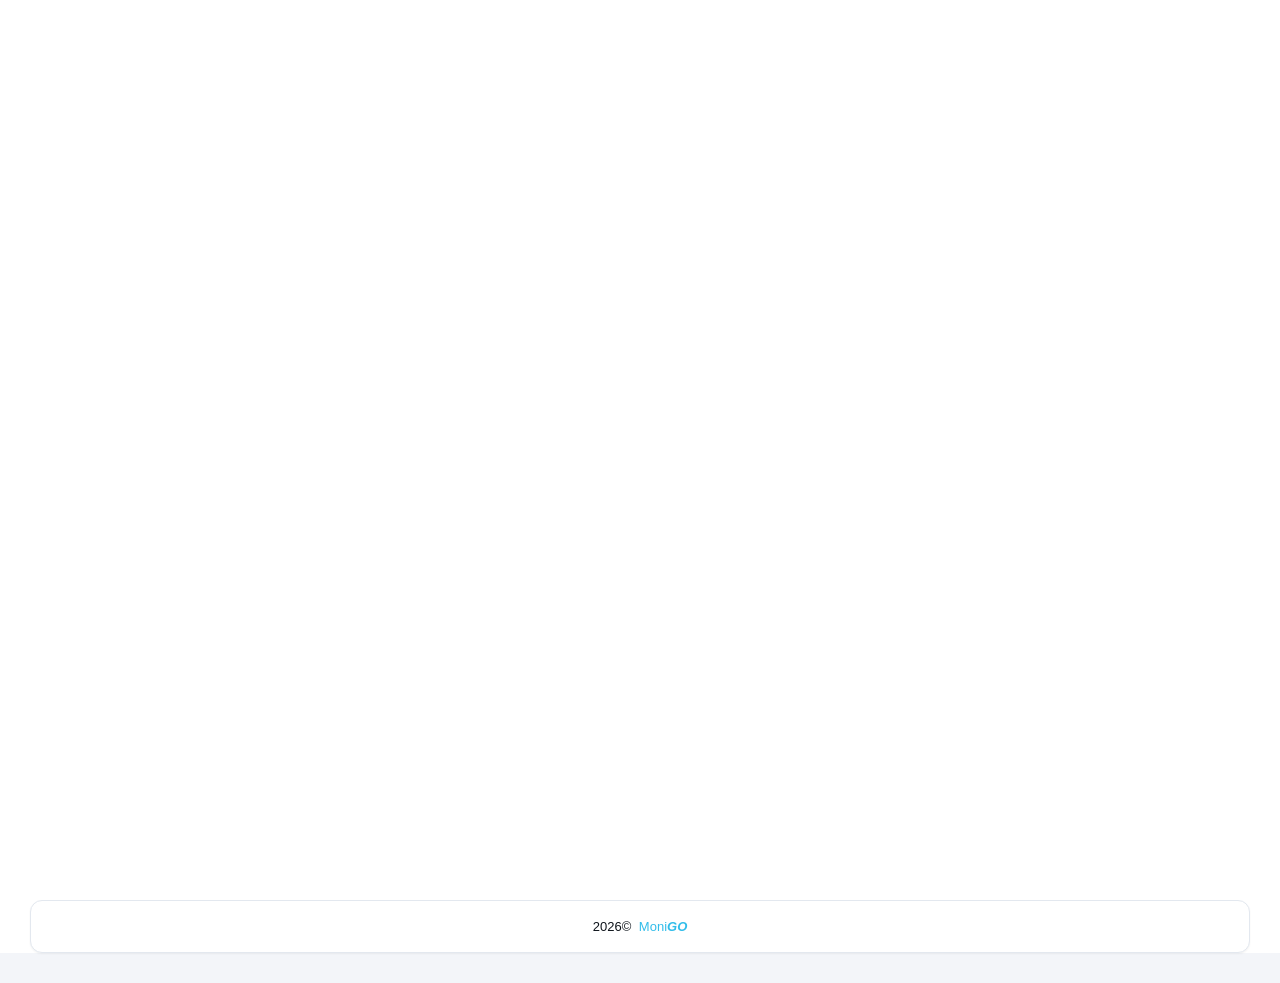
==== commit 976254a9: "test(static): guard the invariants the shell swap is about to stress The dashboard has no build step" ====
--- a/static/function-metrics.html
+++ b/static/function-metrics.html
@@ -28,7 +28,6 @@
       <symbol id="i-menu" viewBox="0 0 24 24"><path d="M4 6h16M4 12h16M4 18h16"/></symbol>
       <symbol id="i-download" viewBox="0 0 24 24"><path d="M21 15v4a2 2 0 0 1-2 2H5a2 2 0 0 1-2-2v-4M7 10l5 5 5-5M12 15V3"/></symbol>
       <symbol id="i-refresh" viewBox="0 0 24 24"><path d="M3 12a9 9 0 0 1 9-9 9.75 9.75 0 0 1 6.74 2.74L21 8M21 3v5h-5M21 12a9 9 0 0 1-9 9 9.75 9.75 0 0 1-6.74-2.74L3 16M8 16H3v5"/></symbol>
-      <symbol id="i-search" viewBox="0 0 24 24"><circle cx="11" cy="11" r="7"/><path d="m16.5 16.5 4 4"/></symbol>
       <symbol id="i-chevron-right" viewBox="0 0 24 24"><path d="m9 18 6-6-6-6"/></symbol>
       <symbol id="i-moon" viewBox="0 0 24 24"><path d="M12 3a6 6 0 0 0 9 9 9 9 0 1 1-9-9Z"/></symbol>
       <symbol id="i-sun" viewBox="0 0 24 24"><circle cx="12" cy="12" r="4"/><path d="M12 2v2M12 20v2M4.93 4.93l1.41 1.41M17.66 17.66l1.41 1.41M2 12h2M20 12h2M6.34 17.66l-1.41 1.41M19.07 4.93l-1.41 1.41"/></symbol>
@@ -152,99 +151,169 @@
                 <div class="p-3"></div>
             </div>
         </div>
-<header class="mg-topbar">
-  <button type="button" class="mg-iconbtn mg-topbar-menu" id="mg-topbar-menu"
-          aria-label="Toggle navigation" aria-expanded="false">
-    <svg class="mg-icon" aria-hidden="true" focusable="false"><use href="#i-menu"></use></svg>
-  </button>
-
-  <div class="mg-topbar-heading">
-    <h1 class="mg-topbar-title" id="mg-page-title">Functions</h1>
-    <span class="mg-topbar-subtitle" id="mg-page-subtitle">traced calls</span>
-  </div>
-
-  <div class="mg-service-pill" id="mg-service-pill">
-    <span class="mg-service-dot" id="mg-service-dot" aria-hidden="true"></span>
-    <span class="mg-service-name" id="mg-topbar-state">—</span>
-  </div>
-
-  <div class="mg-topbar-actions">
-    <button type="button" class="mg-live is-live" id="mg-live" aria-pressed="true"
-            aria-label="Toggle live polling">
-      <span class="mg-live-dot" aria-hidden="true"></span>
-      <span class="mg-live-label" id="mg-live-label">LIVE</span>
-    </button>
-
-    <button type="button" class="mg-iconbtn" id="mg-theme-toggle" title="Toggle theme"
-            aria-label="Toggle theme">
-      <svg class="mg-icon" aria-hidden="true" focusable="false"><use href="#i-moon" id="mg-theme-icon"></use></svg>
-    </button>
-  </div>
-</header>
-<main class="mg-main" id="mg-main">
-
-  <!-- Filter bar. Sort runs on execution time, not p95: FunctionMetrics
-       records totals, so there are no percentiles to sort by. -->
-  <div class="mg-card mg-fn-toolbar">
-    <div class="mg-fn-search">
-      <svg class="mg-icon" aria-hidden="true" focusable="false"><use href="#i-search"></use></svg>
-      <input type="search" id="mg-fn-filter" class="mg-fn-input"
-             placeholder="filter by name or package…" aria-label="Filter functions">
-    </div>
-    <span class="mg-fn-count" id="mg-fn-count"></span>
-    <label class="mg-fn-sort">
-      <span class="mg-eyebrow">SORT</span>
-      <select id="mg-fn-sort" class="mg-fn-select" aria-label="Sort functions">
-        <option value="exec">exec time</option>
-        <option value="mem">memory</option>
-        <option value="gor">goroutines</option>
-        <option value="last">last ran</option>
-        <option value="name">name</option>
-      </select>
-    </label>
-    <button type="button" class="mg-fn-export" id="mg-fn-export">Export CSV</button>
-  </div>
-
-  <section class="mg-card mg-fn-tablewrap">
-    <div class="mg-fn-table" role="table" aria-label="Traced functions">
-      <!-- Four data columns, not the design's seven. CALLS, P50, P95 and TREND
-           have no backing data, so their tracks are removed rather than left
-           as empty columns implying a value is coming. -->
-      <div class="mg-fn-thead" role="row">
-        <span role="columnheader">FUNCTION</span>
-        <span role="columnheader" class="mg-num">EXEC TIME</span>
-        <span role="columnheader" class="mg-num">MEM &Delta;</span>
-        <span role="columnheader" class="mg-num">GORO &Delta;</span>
-        <span role="columnheader" class="mg-num">LAST RAN</span>
-      </div>
-      <div id="mg-fn-rows"></div>
-    </div>
-    <p class="mg-fn-empty" id="mg-fn-empty" hidden></p>
-  </section>
-
-  <template id="mg-fn-row-tpl">
-    <div class="mg-fn-group">
-      <button type="button" class="mg-fn-row" role="row" aria-expanded="false">
-        <span class="mg-fn-namecell" role="cell">
-          <span class="mg-fn-dot" aria-hidden="true"></span>
-          <span class="mg-fn-name"></span>
-          <span class="mg-fn-pkg"></span>
-        </span>
-        <span class="mg-fn-exec mg-num" role="cell"></span>
-        <span class="mg-fn-mem  mg-num" role="cell"></span>
-        <span class="mg-fn-gor  mg-num" role="cell"></span>
-        <span class="mg-fn-last mg-num" role="cell"></span>
-      </button>
-      <div class="mg-fn-detail" hidden></div>
-    </div>
-  </template>
-</main>
-
+        <div class="iq-top-navbar">
+            <div class="iq-navbar-custom">
+                <nav class="navbar navbar-expand-lg navbar-light p-0">
+                    <div class="iq-navbar-logo d-flex align-items-center justify-content-between">
+                        <svg class="icon wrapper-menu" aria-hidden="true"><use href="#i-menu"></use></svg>
+                        <a href="./index.html" class="header-logo">
+                            <img src="./assets/monigo-icon.png" class="img-fluid rounded-normal light-logo" alt="logo">
+                        </a>
+                    </div>
+                    <div class="iq-search-bar device-search">
+                        <div class="d-flex align-items-center">
+                            <div class="collapse navbar-collapse">
+                                <ul class="card navbar-nav ml-auto navbar-list align-items-center border-radius-20">
+                                    <li class="nav-item nav-icon">
+                                        <div class="health-status p-1">
+                                            <span id="health-indicator" class="health-indicator"></span>
+                                            <span id="health-message" class="health-message"></span>
+                                        </div>
+                                    </li>
+                                </ul>
+                            </div>
+                        </div>
+                    </div>
+                    <div class="d-flex align-items-center">
+                        <button class="navbar-toggler" type="button" data-toggle="collapse"
+                            data-target="#navbarSupportedContent" aria-controls="navbarSupportedContent"
+                            aria-label="Toggle navigation">
+                            <svg class="icon" aria-hidden="true"><use href="#i-menu"></use></svg>
+                        </button>
+                        <div class="collapse navbar-collapse" id="navbarSupportedContent">
+                            <ul class="navbar-nav ml-auto navbar-list align-items-center">
+                                <!-- on hover cursor-pointer -->
+                                <svg id="refresh-btn" class="icon mr-2 cursor-pointer" aria-hidden="true"><use href="#i-refresh"></use></svg>
+                                <li class="nav-item nav-icon">
+                                    <a class="btn border add-btn">
+                                        <span id="refresh-countdown">Refreshing in 5m 0s</span>
+                                    </a>
+                                </li>
+                                <li class="nav-item nav-icon dropdown">
+                                    <a href="https://github.com/iyashjayesh/monigo" target="_blank">
+                                        <svg class="icon icon-2x cursor-pointer" aria-hidden="true"><use href="#i-github"></use></svg>
+                                        <span class="bg-primary"></span>
+                                    </a>
+                                </li>
+                            </ul>
+                        </div>
+                    </div>
+                </nav>
+            </div>
+        </div>
+        <div class="content-page">
+            <div class="container-fluid">
+                <div class="row">
+                    <div class="col-lg-4">
+                        <div class="card card-transparent card-block card-stretch card-height border-none">
+                            <div class="card-body p-0 mt-lg-2 mt-0">
+                                <h3 class="mb-3">Function Metrics</h3>
+                                <p class="mb-0 mr-4">Monitor the performance metrics of functions running in your
+                                    application. This provides insights into function performance
+                                    and overall application efficiency.
+                                </p>
+                            </div>
+                        </div>
+                    </div>
+                    <div class="col-lg-8">
+                        <div class="row">
+                            <div class="col-lg-4 col-md-4">
+                                <div class="card card-block card-stretch card-height">
+                                    <div class="card-body">
+                                        <div class="d-flex align-items-center mb-4 card-total-sale">
+                                            <div class="icon iq-icon-box-2 bg-info-light">
+                                                <img src="./assets/product/service.png" class="img-fluid" alt="image">
+                                            </div>
+                                            <div>
+                                                <p class="mb-2">Total Functions:</p>
+                                                <div id="totalFNumber"></div>
+                                            </div>
+                                        </div>
+                                        <div class="iq-progress-bar mt-2">
+                                            <span class="bg-info iq-progress progress-1" data-percent="100">
+                                            </span>
+                                        </div>
+                                    </div>
+                                </div>
+                            </div>
+                            <div class="col-lg-8 col-md-8">
+                                <div class="card card-block card-stretch card-height">
+                                    <div class="card-body">
+                                        <div class="d-flex align-items-center mb-4 card-total-sale">
+                                            <div class="icon iq-icon-box-2 bg-success-light">
+                                                <img src="./assets/product/service.png" class="img-fluid" alt="image">
+                                            </div>
+                                            <div>
+                                                <p class="mb-2">Missing a feature or field? Please submit a GitHub issue to help us improve the project.</p>
+                                                <h4>Easy integration and comprehensive monitoring</h4>
+                                            </div>
+                                            <a id="downloadBtn" class="btn btn-primary" href="https://github.com/iyashjayesh/monigo/issues/new" target="_blank">
+                                                Feature Request
+                                            </a>
+                                        </div>
+                                        <div class="iq-progress-bar mt-2">
+                                            <span class="bg-success iq-progress progress-1" data-percent="100">
+                                            </span>
+                                        </div>
+                                    </div>
+                                </div>
+                            </div>
+                        </div>
+                    </div>
+
+                    <!-- Function Metrics  -->
+                    <div class="col-lg-12">
+                        <div class="card card-transparent card-block card-stretch card-height mb-4">
+                            <div class="card-header d-flex align-items-center justify-content-between p-0">
+                                <div class="header-title">
+                                    <h4 class="card-title mb-0">Runtime Function Metrics</h4>
+                                </div>
+                                <!-- <div class="card-header-toolbar d-flex align-items-center">
+                                    <div><a href="#" class="btn btn-primary view-btn font-size-14">View All</a></div>
+                                </div> -->
+                            </div>
+                        </div>
+                    </div>
+                        
+                    <div class="col-lg-12">
+                        <div class="row" id="function-details"></div>
+                    </div>
+                </div>
+                <!-- Page end  -->
+            </div>
+        </div>
     </div>
     <!-- Wrapper End-->
-    <footer class="mg-footer">
-        <span id="mg-footer-year"></span> &copy;
-        <a href="https://github.com/iyashjayesh/monigo/releases" target="_blank" rel="noopener">MoniGo</a>
+    <footer class="iq-footer">
+        <div class="container-fluid">
+            <div class="card">
+                <div class="card-body">
+                    <div class="text-center">
+                        <span class="mr-1">
+                            <script>document.write(new Date().getFullYear())</script>©
+                        </span>
+                        <a href="https://github.com/iyashjayesh/monigo/releases" target="_blank" rel="noopener">Moni<strong><em>GO</em></strong></a>
+                    </div>
+    
+                    <!-- <div class="row">
+                            <div class="col-lg-6">
+                                <ul class="list-inline mb-0">
+                                    <li class="list-inline-item"><a href="../backend/privacy-policy.html">Privacy Policy</a>
+                                    </li>
+                                    <li class="list-inline-item"><a href="../backend/terms-of-service.html">Terms of Use</a>
+                                    </li>
+                                </ul>
+                            </div>
+                            <div class="col-lg-6 text-right">
+                                <span class="mr-1">
+                                    <script>document.write(new Date().getFullYear())</script>©
+                                </span>
+                                <a href="https://github.com/iyashjayesh/monigo/releases" target="_blank" rel="noopener">Moni<strong><em>GO</em></strong></a>.
+                            </div>
+                        </div> -->
+                </div>
+            </div>
+        </div>
     </footer>
 
     <!-- Javascript -->
@@ -252,7 +321,10 @@
     <!-- <script src="./js/index.js" defe
         r></script> -->
     <script src="./js/common.js" defer></script>
-    <script src="./js/functions-view.js" defer></script>
+    <script src="./js/refresh.js" defer></script>
+    <!-- <script src="./js/historycharts.js" defer></script> -->
+    <script src="./js/functionTrace.js" defer></script>
+    <script src="./js/echarts.min.js"></script>
     
     <!-- Backend Bundle JavaScript -->
     <script src="./js/core/backend-bundle.min.js"></script>
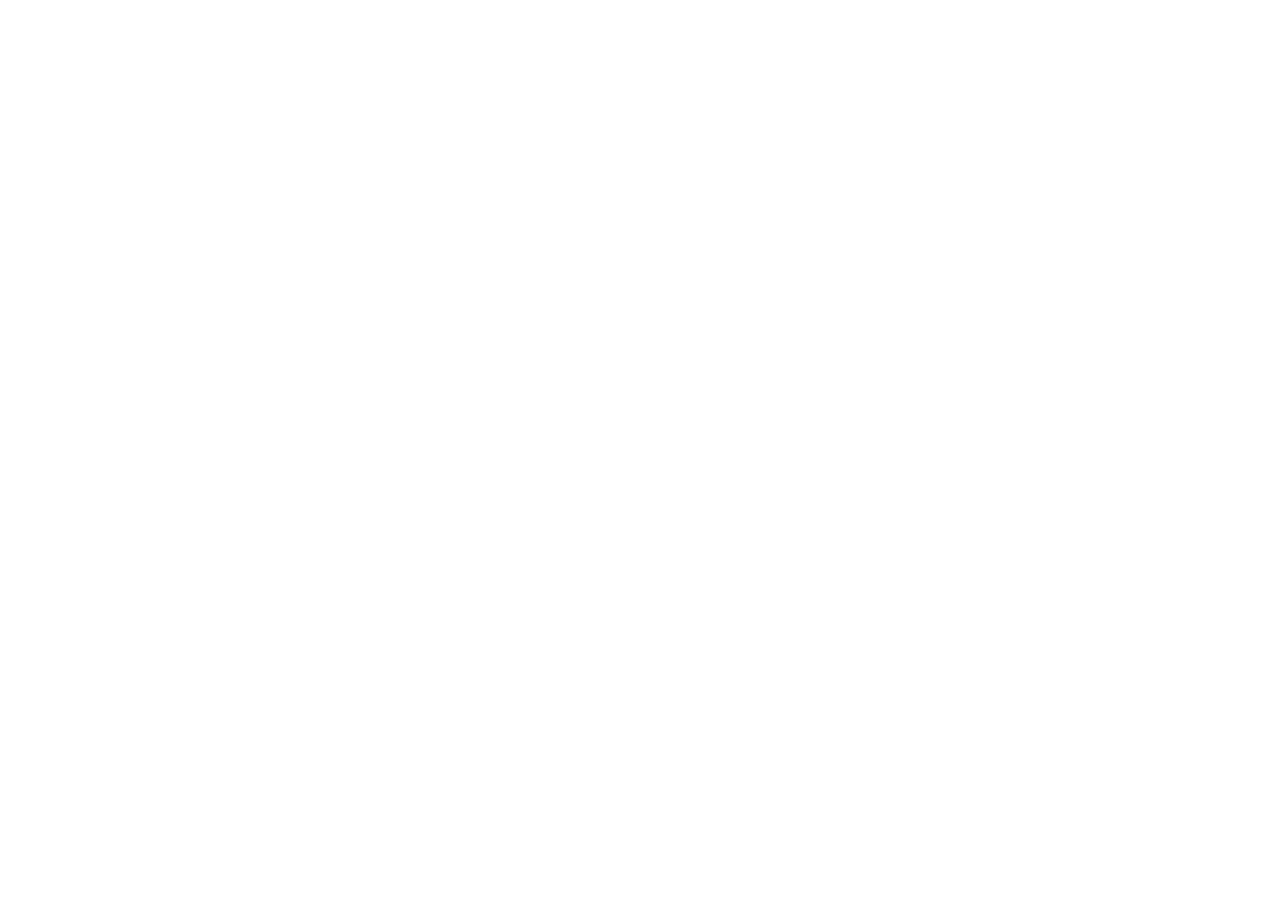
==== commit c96bfbe7: "Merge feat/design-overview into the shell-v2 line That branch already rewrote all four pages to the " ====
--- a/static/function-metrics.html
+++ b/static/function-metrics.html
@@ -28,6 +28,7 @@
       <symbol id="i-menu" viewBox="0 0 24 24"><path d="M4 6h16M4 12h16M4 18h16"/></symbol>
       <symbol id="i-download" viewBox="0 0 24 24"><path d="M21 15v4a2 2 0 0 1-2 2H5a2 2 0 0 1-2-2v-4M7 10l5 5 5-5M12 15V3"/></symbol>
       <symbol id="i-refresh" viewBox="0 0 24 24"><path d="M3 12a9 9 0 0 1 9-9 9.75 9.75 0 0 1 6.74 2.74L21 8M21 3v5h-5M21 12a9 9 0 0 1-9 9 9.75 9.75 0 0 1-6.74-2.74L3 16M8 16H3v5"/></symbol>
+      <symbol id="i-search" viewBox="0 0 24 24"><circle cx="11" cy="11" r="7"/><path d="m16.5 16.5 4 4"/></symbol>
       <symbol id="i-chevron-right" viewBox="0 0 24 24"><path d="m9 18 6-6-6-6"/></symbol>
       <symbol id="i-moon" viewBox="0 0 24 24"><path d="M12 3a6 6 0 0 0 9 9 9 9 0 1 1-9-9Z"/></symbol>
       <symbol id="i-sun" viewBox="0 0 24 24"><circle cx="12" cy="12" r="4"/><path d="M12 2v2M12 20v2M4.93 4.93l1.41 1.41M17.66 17.66l1.41 1.41M2 12h2M20 12h2M6.34 17.66l-1.41 1.41M19.07 4.93l-1.41 1.41"/></symbol>
@@ -151,169 +152,99 @@
                 <div class="p-3"></div>
             </div>
         </div>
-        <div class="iq-top-navbar">
-            <div class="iq-navbar-custom">
-                <nav class="navbar navbar-expand-lg navbar-light p-0">
-                    <div class="iq-navbar-logo d-flex align-items-center justify-content-between">
-                        <svg class="icon wrapper-menu" aria-hidden="true"><use href="#i-menu"></use></svg>
-                        <a href="./index.html" class="header-logo">
-                            <img src="./assets/monigo-icon.png" class="img-fluid rounded-normal light-logo" alt="logo">
-                        </a>
-                    </div>
-                    <div class="iq-search-bar device-search">
-                        <div class="d-flex align-items-center">
-                            <div class="collapse navbar-collapse">
-                                <ul class="card navbar-nav ml-auto navbar-list align-items-center border-radius-20">
-                                    <li class="nav-item nav-icon">
-                                        <div class="health-status p-1">
-                                            <span id="health-indicator" class="health-indicator"></span>
-                                            <span id="health-message" class="health-message"></span>
-                                        </div>
-                                    </li>
-                                </ul>
-                            </div>
-                        </div>
-                    </div>
-                    <div class="d-flex align-items-center">
-                        <button class="navbar-toggler" type="button" data-toggle="collapse"
-                            data-target="#navbarSupportedContent" aria-controls="navbarSupportedContent"
-                            aria-label="Toggle navigation">
-                            <svg class="icon" aria-hidden="true"><use href="#i-menu"></use></svg>
-                        </button>
-                        <div class="collapse navbar-collapse" id="navbarSupportedContent">
-                            <ul class="navbar-nav ml-auto navbar-list align-items-center">
-                                <!-- on hover cursor-pointer -->
-                                <svg id="refresh-btn" class="icon mr-2 cursor-pointer" aria-hidden="true"><use href="#i-refresh"></use></svg>
-                                <li class="nav-item nav-icon">
-                                    <a class="btn border add-btn">
-                                        <span id="refresh-countdown">Refreshing in 5m 0s</span>
-                                    </a>
-                                </li>
-                                <li class="nav-item nav-icon dropdown">
-                                    <a href="https://github.com/iyashjayesh/monigo" target="_blank">
-                                        <svg class="icon icon-2x cursor-pointer" aria-hidden="true"><use href="#i-github"></use></svg>
-                                        <span class="bg-primary"></span>
-                                    </a>
-                                </li>
-                            </ul>
-                        </div>
-                    </div>
-                </nav>
-            </div>
-        </div>
-        <div class="content-page">
-            <div class="container-fluid">
-                <div class="row">
-                    <div class="col-lg-4">
-                        <div class="card card-transparent card-block card-stretch card-height border-none">
-                            <div class="card-body p-0 mt-lg-2 mt-0">
-                                <h3 class="mb-3">Function Metrics</h3>
-                                <p class="mb-0 mr-4">Monitor the performance metrics of functions running in your
-                                    application. This provides insights into function performance
-                                    and overall application efficiency.
-                                </p>
-                            </div>
-                        </div>
-                    </div>
-                    <div class="col-lg-8">
-                        <div class="row">
-                            <div class="col-lg-4 col-md-4">
-                                <div class="card card-block card-stretch card-height">
-                                    <div class="card-body">
-                                        <div class="d-flex align-items-center mb-4 card-total-sale">
-                                            <div class="icon iq-icon-box-2 bg-info-light">
-                                                <img src="./assets/product/service.png" class="img-fluid" alt="image">
-                                            </div>
-                                            <div>
-                                                <p class="mb-2">Total Functions:</p>
-                                                <div id="totalFNumber"></div>
-                                            </div>
-                                        </div>
-                                        <div class="iq-progress-bar mt-2">
-                                            <span class="bg-info iq-progress progress-1" data-percent="100">
-                                            </span>
-                                        </div>
-                                    </div>
-                                </div>
-                            </div>
-                            <div class="col-lg-8 col-md-8">
-                                <div class="card card-block card-stretch card-height">
-                                    <div class="card-body">
-                                        <div class="d-flex align-items-center mb-4 card-total-sale">
-                                            <div class="icon iq-icon-box-2 bg-success-light">
-                                                <img src="./assets/product/service.png" class="img-fluid" alt="image">
-                                            </div>
-                                            <div>
-                                                <p class="mb-2">Missing a feature or field? Please submit a GitHub issue to help us improve the project.</p>
-                                                <h4>Easy integration and comprehensive monitoring</h4>
-                                            </div>
-                                            <a id="downloadBtn" class="btn btn-primary" href="https://github.com/iyashjayesh/monigo/issues/new" target="_blank">
-                                                Feature Request
-                                            </a>
-                                        </div>
-                                        <div class="iq-progress-bar mt-2">
-                                            <span class="bg-success iq-progress progress-1" data-percent="100">
-                                            </span>
-                                        </div>
-                                    </div>
-                                </div>
-                            </div>
-                        </div>
-                    </div>
-
-                    <!-- Function Metrics  -->
-                    <div class="col-lg-12">
-                        <div class="card card-transparent card-block card-stretch card-height mb-4">
-                            <div class="card-header d-flex align-items-center justify-content-between p-0">
-                                <div class="header-title">
-                                    <h4 class="card-title mb-0">Runtime Function Metrics</h4>
-                                </div>
-                                <!-- <div class="card-header-toolbar d-flex align-items-center">
-                                    <div><a href="#" class="btn btn-primary view-btn font-size-14">View All</a></div>
-                                </div> -->
-                            </div>
-                        </div>
-                    </div>
-                        
-                    <div class="col-lg-12">
-                        <div class="row" id="function-details"></div>
-                    </div>
-                </div>
-                <!-- Page end  -->
-            </div>
-        </div>
+<header class="mg-topbar">
+  <button type="button" class="mg-iconbtn mg-topbar-menu" id="mg-topbar-menu"
+          aria-label="Toggle navigation" aria-expanded="false">
+    <svg class="mg-icon" aria-hidden="true" focusable="false"><use href="#i-menu"></use></svg>
+  </button>
+
+  <div class="mg-topbar-heading">
+    <h1 class="mg-topbar-title" id="mg-page-title">Functions</h1>
+    <span class="mg-topbar-subtitle" id="mg-page-subtitle">traced calls</span>
+  </div>
+
+  <div class="mg-service-pill" id="mg-service-pill">
+    <span class="mg-service-dot" id="mg-service-dot" aria-hidden="true"></span>
+    <span class="mg-service-name" id="mg-topbar-state">—</span>
+  </div>
+
+  <div class="mg-topbar-actions">
+    <button type="button" class="mg-live is-live" id="mg-live" aria-pressed="true"
+            aria-label="Toggle live polling">
+      <span class="mg-live-dot" aria-hidden="true"></span>
+      <span class="mg-live-label" id="mg-live-label">LIVE</span>
+    </button>
+
+    <button type="button" class="mg-iconbtn" id="mg-theme-toggle" title="Toggle theme"
+            aria-label="Toggle theme">
+      <svg class="mg-icon" aria-hidden="true" focusable="false"><use href="#i-moon" id="mg-theme-icon"></use></svg>
+    </button>
+  </div>
+</header>
+<main class="mg-main" id="mg-main">
+
+  <!-- Filter bar. Sort runs on execution time, not p95: FunctionMetrics
+       records totals, so there are no percentiles to sort by. -->
+  <div class="mg-card mg-fn-toolbar">
+    <div class="mg-fn-search">
+      <svg class="mg-icon" aria-hidden="true" focusable="false"><use href="#i-search"></use></svg>
+      <input type="search" id="mg-fn-filter" class="mg-fn-input"
+             placeholder="filter by name or package…" aria-label="Filter functions">
+    </div>
+    <span class="mg-fn-count" id="mg-fn-count"></span>
+    <label class="mg-fn-sort">
+      <span class="mg-eyebrow">SORT</span>
+      <select id="mg-fn-sort" class="mg-fn-select" aria-label="Sort functions">
+        <option value="exec">exec time</option>
+        <option value="mem">memory</option>
+        <option value="gor">goroutines</option>
+        <option value="last">last ran</option>
+        <option value="name">name</option>
+      </select>
+    </label>
+    <button type="button" class="mg-fn-export" id="mg-fn-export">Export CSV</button>
+  </div>
+
+  <section class="mg-card mg-fn-tablewrap">
+    <div class="mg-fn-table" role="table" aria-label="Traced functions">
+      <!-- Four data columns, not the design's seven. CALLS, P50, P95 and TREND
+           have no backing data, so their tracks are removed rather than left
+           as empty columns implying a value is coming. -->
+      <div class="mg-fn-thead" role="row">
+        <span role="columnheader">FUNCTION</span>
+        <span role="columnheader" class="mg-num">EXEC TIME</span>
+        <span role="columnheader" class="mg-num">MEM &Delta;</span>
+        <span role="columnheader" class="mg-num">GORO &Delta;</span>
+        <span role="columnheader" class="mg-num">LAST RAN</span>
+      </div>
+      <div id="mg-fn-rows"></div>
+    </div>
+    <p class="mg-fn-empty" id="mg-fn-empty" hidden></p>
+  </section>
+
+  <template id="mg-fn-row-tpl">
+    <div class="mg-fn-group">
+      <button type="button" class="mg-fn-row" role="row" aria-expanded="false">
+        <span class="mg-fn-namecell" role="cell">
+          <span class="mg-fn-dot" aria-hidden="true"></span>
+          <span class="mg-fn-name"></span>
+          <span class="mg-fn-pkg"></span>
+        </span>
+        <span class="mg-fn-exec mg-num" role="cell"></span>
+        <span class="mg-fn-mem  mg-num" role="cell"></span>
+        <span class="mg-fn-gor  mg-num" role="cell"></span>
+        <span class="mg-fn-last mg-num" role="cell"></span>
+      </button>
+      <div class="mg-fn-detail" hidden></div>
+    </div>
+  </template>
+</main>
+
     </div>
     <!-- Wrapper End-->
-    <footer class="iq-footer">
-        <div class="container-fluid">
-            <div class="card">
-                <div class="card-body">
-                    <div class="text-center">
-                        <span class="mr-1">
-                            <script>document.write(new Date().getFullYear())</script>©
-                        </span>
-                        <a href="https://github.com/iyashjayesh/monigo/releases" target="_blank" rel="noopener">Moni<strong><em>GO</em></strong></a>
-                    </div>
-    
-                    <!-- <div class="row">
-                            <div class="col-lg-6">
-                                <ul class="list-inline mb-0">
-                                    <li class="list-inline-item"><a href="../backend/privacy-policy.html">Privacy Policy</a>
-                                    </li>
-                                    <li class="list-inline-item"><a href="../backend/terms-of-service.html">Terms of Use</a>
-                                    </li>
-                                </ul>
-                            </div>
-                            <div class="col-lg-6 text-right">
-                                <span class="mr-1">
-                                    <script>document.write(new Date().getFullYear())</script>©
-                                </span>
-                                <a href="https://github.com/iyashjayesh/monigo/releases" target="_blank" rel="noopener">Moni<strong><em>GO</em></strong></a>.
-                            </div>
-                        </div> -->
-                </div>
-            </div>
-        </div>
+    <footer class="mg-footer">
+        <span id="mg-footer-year"></span> &copy;
+        <a href="https://github.com/iyashjayesh/monigo/releases" target="_blank" rel="noopener">MoniGo</a>
     </footer>
 
     <!-- Javascript -->
@@ -321,10 +252,7 @@
     <!-- <script src="./js/index.js" defe
         r></script> -->
     <script src="./js/common.js" defer></script>
-    <script src="./js/refresh.js" defer></script>
-    <!-- <script src="./js/historycharts.js" defer></script> -->
-    <script src="./js/functionTrace.js" defer></script>
-    <script src="./js/echarts.min.js"></script>
+    <script src="./js/functions-view.js" defer></script>
     
     <!-- Backend Bundle JavaScript -->
     <script src="./js/core/backend-bundle.min.js"></script>
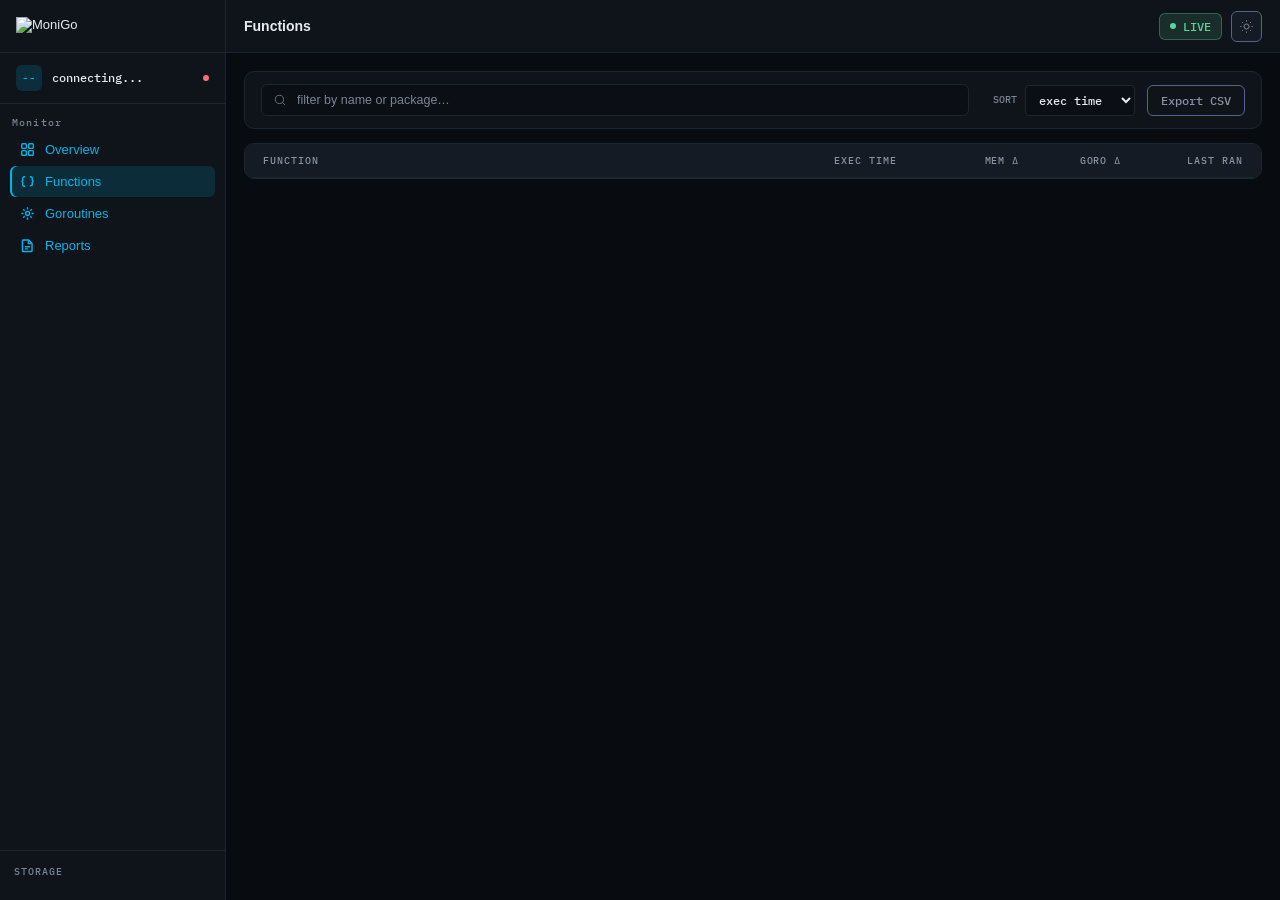
==== commit 06aef76a: "feat(ui): replace the vendored template with the design's shell static/ goes from 7.9 MB to 293 KB. " ====
--- a/static/function-metrics.html
+++ b/static/function-metrics.html
@@ -1,29 +1,17 @@
-<!doctype html>
+<!DOCTYPE html>
 <html lang="en">
 
 <head>
     <meta charset="utf-8">
-    <meta name="viewport" content="width=device-width, initial-scale=1, shrink-to-fit=no">
-    <title>Monigo - Metrics Dashboard</title>
-    <!-- Favicon -->
-    <link rel="shortcut icon" href="./assets/favicon.ico" />
-    <link rel="stylesheet" href="./css/core/backend-plugin.min.css">
-    <link rel="stylesheet" href="./css/core/backend.css?v=1.0.0">
+    <meta name="viewport" content="width=device-width, initial-scale=1">
+    <title>MoniGo — Functions</title>
+    <link rel="icon" href="./assets/favicon.ico">
+    <link rel="stylesheet" href="./css/monigo-design.css">
     <link rel="stylesheet" href="./css/monigo-styles.css">
 </head>
 
-<body class="  ">
-    <!--
-      Icon sprite. Nine glyphs, hand-inlined, ~3 KB.
+<body class="mg">
 
-      This replaces Font Awesome 4.7.0, which was fetched from cdnjs and so
-      rendered nothing on an airgapped host, and the dead `las la-bars` and
-      `ri-menu-*` classes, whose icon fonts were never loaded at all in any
-      network condition -- which is why the mobile menu buttons were invisible.
-
-      Stroke icons inherit `currentColor`, so they follow the theme without a
-      second set of rules. The GitHub mark is from simple-icons (CC0).
-    -->
     <svg xmlns="http://www.w3.org/2000/svg" style="display:none" aria-hidden="true" focusable="false">
       <symbol id="i-menu" viewBox="0 0 24 24"><path d="M4 6h16M4 12h16M4 18h16"/></symbol>
       <symbol id="i-download" viewBox="0 0 24 24"><path d="M21 15v4a2 2 0 0 1-2 2H5a2 2 0 0 1-2-2v-4M7 10l5 5 5-5M12 15V3"/></symbol>
@@ -36,152 +24,84 @@
       <symbol id="i-check-circle" viewBox="0 0 24 24"><path d="M21.8 10A10 10 0 1 1 17 3.34M9 11l3 3L22 4"/></symbol>
       <symbol id="i-github" viewBox="0 0 24 24" fill="currentColor" stroke="none"><path d="M12 .297c-6.63 0-12 5.373-12 12 0 5.303 3.438 9.8 8.205 11.385.6.113.82-.258.82-.577 0-.285-.01-1.04-.015-2.04-3.338.724-4.042-1.61-4.042-1.61C4.422 18.07 3.633 17.7 3.633 17.7c-1.087-.744.084-.729.084-.729 1.205.084 1.838 1.236 1.838 1.236 1.07 1.835 2.809 1.305 3.495.998.108-.776.417-1.305.76-1.605-2.665-.3-5.466-1.332-5.466-5.93 0-1.31.465-2.38 1.235-3.22-.135-.303-.54-1.523.105-3.176 0 0 1.005-.322 3.3 1.23.96-.267 1.98-.399 3-.405 1.02.006 2.04.138 3 .405 2.28-1.552 3.285-1.23 3.285-1.23.645 1.653.24 2.873.12 3.176.765.84 1.23 1.91 1.23 3.22 0 4.61-2.805 5.625-5.475 5.92.42.36.81 1.096.81 2.22 0 1.606-.015 2.896-.015 3.286 0 .315.21.69.825.57C20.565 22.092 24 17.592 24 12.297c0-6.627-5.373-12-12-12"/></symbol>
     </svg>
-    <!-- loader Start -->
-    <div id="loading">
-        <div id="loading-center">
-        </div>
+
+<div class="mg-app">
+  <nav class="mg-rail">
+    <div class="mg-rail__brand">
+      <img src="./assets/monigo-icon.png" alt="MoniGo">
     </div>
-    <!-- loader END -->
-    <!-- Wrapper Start -->
-    <div class="wrapper">
-        <div class="iq-sidebar  sidebar-default ">
-            <div class="iq-sidebar-logo d-flex align-items-center justify-content-between">
-                <a href="./index.html" class="header-logo">
-                    <img src="./assets/monigo-icon.png" class="img-fluid rounded-normal light-logo" alt="logo">
-                </a>
-                <div class="iq-menu-bt-sidebar ml-0">
-                    <svg class="icon wrapper-menu" aria-hidden="true"><use href="#i-menu"></use></svg>
-                </div>
-            </div>
-            <!-- Service identity. The design puts what you are looking at above
-                 the navigation, so the page answers "which service is this?"
-                 without a round trip. Populated by common.js. -->
-            <div class="mg-identity">
-                <div class="mg-identity-avatar" id="mg-avatar">--</div>
-                <div class="mg-identity-text">
-                    <span class="mg-identity-name" id="mg-service-name">&nbsp;</span>
-                    <span class="mg-identity-meta" id="mg-service-meta">&nbsp;</span>
-                </div>
-                <span class="mg-identity-dot" id="mg-status-dot" title="Connected"></span>
-            </div>
 
-            <div class="data-scrollbar" data-scroll="1">
-                <nav class="iq-sidebar-menu">
-                    <ul id="iq-sidebar-toggle" class="iq-menu">
-                        <li class="mg-navlabel">MONITOR</li>
-                        <li class=" ">
-                            <a href="./index.html" class="svg-icon">
-                                <svg class="svg-icon" id="p-dash1" width="20" height="20" xmlns="http://www.w3.org/2000/svg"
-                                    viewBox="0 0 24 24" fill="none" stroke="currentColor" stroke-width="2"
-                                    stroke-linecap="round" stroke-linejoin="round">
-                                    <path
-                                        d="M21 16V8a2 2 0 0 0-1-1.73l-7-4a2 2 0 0 0-2 0l-7 4A2 2 0 0 0 3 8v8a2 2 0 0 0 1 1.73l7 4a2 2 0 0 0 2 0l7-4A2 2 0 0 0 21 16z">
-                                    </path>
-                                    <polyline points="3.27 6.96 12 12.01 20.73 6.96"></polyline>
-                                    <line x1="12" y1="22.08" x2="12" y2="12"></line>
-                                </svg>
-                                <span class="ml-4">Dashboards</span>
-                            </a>
-                        </li>
-                        <li class="active">
-                            <a href="./function-metrics.html" class="">
-                                <svg class="svg-icon" id="p-dash1" width="20" height="20" xmlns="http://www.w3.org/2000/svg" viewBox="0 0 24 24"
-                                    fill="none" stroke="currentColor" stroke-width="2" stroke-linecap="round" stroke-linejoin="round">
-                                    <path
-                                        d="M21 16V8a2 2 0 0 0-1-1.73l-7-4a2 2 0 0 0-2 0l-7 4A2 2 0 0 0 3 8v8a2 2 0 0 0 1 1.73l7 4a2 2 0 0 0 2 0l7-4A2 2 0 0 0 21 16z">
-                                    </path>
-                                    <polyline points="3.27 6.96 12 12.01 20.73 6.96"></polyline>
-                                    <line x1="12" y1="22.08" x2="12" y2="12"></line>
-                                </svg>
-                                <span class="ml-4">Function Metrics</span><span class="mg-badge" id="mg-count-functions"></span>
-                            </a>
-                        </li>
-                        <li class=" ">
-                            <a href="./go-routines-stats.html" class="">
-                                <svg class="svg-icon" id="p-dash1" width="20" height="20" xmlns="http://www.w3.org/2000/svg"
-                                    viewBox="0 0 24 24" fill="none" stroke="currentColor" stroke-width="2"
-                                    stroke-linecap="round" stroke-linejoin="round">
-                                    <path
-                                        d="M21 16V8a2 2 0 0 0-1-1.73l-7-4a2 2 0 0 0-2 0l-7 4A2 2 0 0 0 3 8v8a2 2 0 0 0 1 1.73l7 4a2 2 0 0 0 2 0l7-4A2 2 0 0 0 21 16z">
-                                    </path>
-                                    <polyline points="3.27 6.96 12 12.01 20.73 6.96"></polyline>
-                                    <line x1="12" y1="22.08" x2="12" y2="12"></line>
-                                </svg>
-                                <span class="ml-4">Go Routines Stats</span><span class="mg-badge" id="mg-count-goroutines"></span>
-                            </a>
-                        </li>
-                        <li class=" ">
-                            <a href="./reports.html" class="">
-                                <svg class="svg-icon" id="p-dash7" width="20" height="20" xmlns="http://www.w3.org/2000/svg"
-                                    viewBox="0 0 24 24" fill="none" stroke="currentColor" stroke-width="2"
-                                    stroke-linecap="round" stroke-linejoin="round">
-                                    <path d="M14 2H6a2 2 0 0 0-2 2v16a2 2 0 0 0 2 2h12a2 2 0 0 0 2-2V8z"></path>
-                                    <polyline points="14 2 14 8 20 8"></polyline>
-                                    <line x1="16" y1="13" x2="8" y2="13"></line>
-                                    <line x1="16" y1="17" x2="8" y2="17"></line>
-                                    <polyline points="10 9 9 9 8 9"></polyline>
-                                </svg>
-                                <span class="ml-4">Reports</span>
-                            </a>
-                            <ul id="reports" class="iq-submenu collapse" data-parent="#iq-sidebar-toggle">
-                            </ul>
-                        </li>
-                    </ul>
-                </nav>
-                <div class="mg-storage">
-                    <div class="mg-storage-head">
-                        <span>STORAGE</span>
-                        <span id="mg-storage-mode">&nbsp;</span>
-                    </div>
-                    <div class="mg-storage-value" id="mg-storage-value">&nbsp;</div>
-                </div>
-                <div id="sidebar-bottom" class="position-relative sidebar-bottom">
-                    <div class="card border-none border-radius-20 p-2 bg-success-light">
-                        <div class="card-body">
-                            <div class="sidebarbottom-content">
-                                <h6 class="body-title">Found a bug or have a feature request? Please report it on GitHub. If you find this project useful, we would appreciate a star on GitHub.</h6>
-                                <button type="button" class="btn sidebar-bottom-btn mt-4">
-                                    <a href="https://github.com/iyashjayesh/monigo" target="_blank">
-                                        Support the project
-                                    </a>
-                                </button>
-                            </div>
-                        </div>
-                    </div>
-                </div>
-                <div class="p-3"></div>
-            </div>
-        </div>
-<header class="mg-topbar">
-  <button type="button" class="mg-iconbtn mg-topbar-menu" id="mg-topbar-menu"
-          aria-label="Toggle navigation" aria-expanded="false">
-    <svg class="mg-icon" aria-hidden="true" focusable="false"><use href="#i-menu"></use></svg>
-  </button>
+    <div class="mg-svc">
+      <div class="mg-svc__avatar" id="mg-avatar">--</div>
+      <div class="mg-svc__id">
+        <span class="mg-svc__name" id="mg-service-name">connecting...</span>
+        <span class="mg-svc__meta" id="mg-service-meta"></span>
+      </div>
+      <span class="mg-dot" id="mg-status-dot" title="Connected"></span>
+    </div>
 
-  <div class="mg-topbar-heading">
-    <h1 class="mg-topbar-title" id="mg-page-title">Functions</h1>
-    <span class="mg-topbar-subtitle" id="mg-page-subtitle">traced calls</span>
-  </div>
+    <div class="mg-navhead">Monitor</div>
+    <div class="mg-nav">
+      <a href="./index.html">
+        <svg viewBox="0 0 16 16" fill="none" stroke="currentColor" stroke-width="1.5" aria-hidden="true"><rect x="1.8" y="1.8" width="5" height="5" rx="1"></rect><rect x="9.2" y="1.8" width="5" height="5" rx="1"></rect><rect x="1.8" y="9.2" width="5" height="5" rx="1"></rect><rect x="9.2" y="9.2" width="5" height="5" rx="1"></rect></svg>
+        <span>Overview</span>
+      </a>
+      <a href="./function-metrics.html" class="is-active">
+        <svg viewBox="0 0 16 16" fill="none" stroke="currentColor" stroke-width="1.5" aria-hidden="true"><path d="M5.5 3h-1a1.6 1.6 0 0 0-1.6 1.6v1.7c0 .8-.6 1.4-1.4 1.4.8 0 1.4.6 1.4 1.4v1.7A1.6 1.6 0 0 0 4.5 13h1"></path><path d="M10.5 3h1a1.6 1.6 0 0 1 1.6 1.6v1.7c0 .8.6 1.4 1.4 1.4-.8 0-1.4.6-1.4 1.4v1.7a1.6 1.6 0 0 1-1.6 1.6h-1"></path></svg>
+        <span>Functions</span>
+        <span class="mg-badge" id="mg-count-functions"></span>
+      </a>
+      <a href="./go-routines-stats.html">
+        <svg viewBox="0 0 16 16" fill="none" stroke="currentColor" stroke-width="1.5" aria-hidden="true"><circle cx="8" cy="8" r="2.1"></circle><path d="M8 1.4v2.3M8 12.3v2.3M1.4 8h2.3M12.3 8h2.3M3.4 3.4l1.6 1.6M11 11l1.6 1.6M12.6 3.4L11 5M5 11l-1.6 1.6"></path></svg>
+        <span>Goroutines</span>
+        <span class="mg-badge" id="mg-count-goroutines"></span>
+      </a>
+      <a href="./reports.html">
+        <svg viewBox="0 0 16 16" fill="none" stroke="currentColor" stroke-width="1.5" aria-hidden="true"><path d="M3.2 2.2h6l3.6 3.6v8a.6.6 0 0 1-.6.6H3.2a.6.6 0 0 1-.6-.6V2.8a.6.6 0 0 1 .6-.6z"></path><path d="M9 2.4V6h3.6M5.2 9.4h5.6M5.2 11.6h3.4"></path></svg>
+        <span>Reports</span>
+      </a>
+    </div>
 
-  <div class="mg-service-pill" id="mg-service-pill">
-    <span class="mg-service-dot" id="mg-service-dot" aria-hidden="true"></span>
-    <span class="mg-service-name" id="mg-topbar-state">—</span>
-  </div>
+    <div class="mg-rail__foot">
+      <div class="mg-row">
+        <span class="mg-rail__footlabel">STORAGE</span>
+        <span class="mg-rail__footmode" id="mg-storage-mode"></span>
+      </div>
+      <div class="mg-rail__footvalue" id="mg-storage-value"></div>
+    </div>
+  </nav>
 
-  <div class="mg-topbar-actions">
-    <button type="button" class="mg-live is-live" id="mg-live" aria-pressed="true"
-            aria-label="Toggle live polling">
-      <span class="mg-live-dot" aria-hidden="true"></span>
-      <span class="mg-live-label" id="mg-live-label">LIVE</span>
-    </button>
+  <div class="mg-main">
+    <header class="mg-top">
+      <button type="button" class="mg-iconbtn mg-top__menu" id="mg-topbar-menu"
+              aria-label="Toggle navigation" aria-expanded="false">
+        <svg class="mg-icon" aria-hidden="true"><use href="#i-menu"></use></svg>
+      </button>
+      <span class="mg-top__title">Functions</span>
+      <span class="mg-top__sub" id="mg-asof"></span>
+      <div class="mg-top__right">
+        <button type="button" class="mg-live is-live" id="mg-live" aria-pressed="true"
+                aria-label="Toggle live polling">
+          <i aria-hidden="true"></i><span id="mg-live-label">LIVE</span>
+        </button>
+        <button type="button" class="mg-iconbtn" id="mg-theme-toggle" title="Toggle theme"
+                aria-label="Toggle theme">
+          <svg class="mg-icon" aria-hidden="true"><use href="#i-moon" id="mg-theme-icon"></use></svg>
+        </button>
+      </div>
+    </header>
 
-    <button type="button" class="mg-iconbtn" id="mg-theme-toggle" title="Toggle theme"
-            aria-label="Toggle theme">
-      <svg class="mg-icon" aria-hidden="true" focusable="false"><use href="#i-moon" id="mg-theme-icon"></use></svg>
-    </button>
-  </div>
-</header>
-<main class="mg-main" id="mg-main">
+    <!-- Connection state. Filled by common.js when a poll fails; the numbers
+         below dim at the same time so they cannot be read as current. -->
+    <div id="mg-banner" hidden></div>
+
+    <!-- The leak verdict belongs here as well as on the Goroutines page: it is
+         the one thing an operator should not have to go looking for. -->
+    <div id="mg-leak" hidden></div>
+
+    <main class="mg-content" id="mg-content">
+      <div class="mg-stack">
+
 
   <!-- Filter bar. Sort runs on execution time, not p95: FunctionMetrics
        records totals, so there are no percentiles to sort by. -->
@@ -238,25 +158,13 @@
       <div class="mg-fn-detail" hidden></div>
     </div>
   </template>
-</main>
+      </div>
+    </main>
+  </div>
+</div>
 
-    </div>
-    <!-- Wrapper End-->
-    <footer class="mg-footer">
-        <span id="mg-footer-year"></span> &copy;
-        <a href="https://github.com/iyashjayesh/monigo/releases" target="_blank" rel="noopener">MoniGo</a>
-    </footer>
-
-    <!-- Javascript -->
-    <!-- <script src="./js/core/main.js" defer></script> -->
-    <!-- <script src="./js/index.js" defe
-        r></script> -->
     <script src="./js/common.js" defer></script>
     <script src="./js/functions-view.js" defer></script>
-    
-    <!-- Backend Bundle JavaScript -->
-    <script src="./js/core/backend-bundle.min.js"></script>
-    <script src="./js/core/app.js"></script>
 </body>
 
-</html>+</html>
--- a/static/css/monigo-design.css
+++ b/static/css/monigo-design.css
@@ -0,0 +1,581 @@
+/* MoniGo — design v2 token layer + components
+ *
+ * Drop-in for static/css/. Loaded INSTEAD of monigo-styles.css on the pages
+ * that have been migrated; the two can coexist while the migration is partial
+ * because every selector here is namespaced under .mg- or [data-theme].
+ *
+ * Values are the canvas design's, with the three defects found in review
+ * corrected at source (--onacc literal, --dim2 raised to 4.75:1 dark,
+ * --line2 raised past the 3:1 non-text floor in both themes).
+ *
+ * Theme mechanism is body[data-theme="light"], per DESIGN-ADOPTION.md D1.
+ * The localStorage key stays 'monigo-theme'.
+ */
+
+:root {
+  --acc:   #00B4E6;
+  --onacc: #04121A;
+  --ok:    #5FD39B;
+  --warn:  #FFA24B;
+  --bad:   #FF6B7A;
+  --vio:   #8B7BF7;
+
+  --bg:    #080B10;
+  --pan:   #0F141B;
+  --pan2:  #151B24;
+  --in:    #0B0F15;
+  --line:  #1D2531;   /* divider — 1.20:1, deliberately faint */
+  --line2: #526683;   /* control boundary — 3.16:1 */
+  --txt:   #E7EBF1;   /* 15.45 */
+  --dim:   #8892A2;   /*  5.88 */
+  /*
+   * 4.88 on --pan, 5.20 on --bg, 4.56 on --pan2, 5.07 on --in.
+   * The canvas value #778292 clears 4.75 on --pan but only 4.44 on the
+   * lighter --pan2 that table headers sit on. A tone tuned against one
+   * ground is not safe on the others, so this is tuned against the worst.
+   */
+  --dim2:  #798494;
+
+  /* radii: three steps, not the twelve the canvas drifted into */
+  --r-sm: 4px;
+  --r-md: 6px;
+  --r-lg: 10px;
+
+  /* type: documented scale, 10–16, no display tier */
+  --t-micro: 9.5px;
+  --t-mono-s: 11px;
+  --t-mono: 11.5px;
+  --t-body-s: 12px;
+  --t-body: 12.5px;
+  --t-strong: 13px;
+  --t-title: 14px;
+  --t-stat: 22px;
+  --t-stat-lg: 26px;
+
+  --mono: 'IBM Plex Mono', ui-monospace, SFMono-Regular, Menlo, Consolas, monospace;
+  --sans: ui-sans-serif, -apple-system, BlinkMacSystemFont, 'Segoe UI', Roboto,
+          'Helvetica Neue', Arial, sans-serif;
+}
+
+body[data-theme="light"] {
+  --acc:   #00758F;   /* 5.36 on --pan */
+  --onacc: #FFFFFF;
+  --ok:    #0F7A4F;   /* 5.35 */
+  --warn:  #A15600;   /* 5.41 */
+  --bad:   #C0273C;   /* 5.84 */
+  --vio:   #5B49D6;   /* 6.40 */
+
+  --bg:    #F3F5F9;
+  --pan:   #FFFFFF;
+  --pan2:  #F7F9FC;
+  --in:    #F7F9FC;
+  --line:  #E3E8EF;
+  --line2: #8191AB;   /* 3.20:1 */
+  --txt:   #0E141B;
+  --dim:   #5B6674;   /* 5.85 */
+  /* 5.02 on --pan, 4.60 on --bg, 4.76 on --pan2/--in. The canvas value
+     #6B7686 measured 4.22 on --bg and 4.37 on --pan2, so it failed on every
+     ground except the white panel it was sampled against. */
+  --dim2:  #657080;
+}
+
+/* Plex Mono only — the §6 recommendation. Stack traces and pprof output are
+ * the primary content of two pages, which is where a mono face earns bytes.
+ * Self-hosted so an airgapped host resolves it; if the files are absent the
+ * stack in --mono falls through with no visual break. */
+@font-face {
+  font-family: 'IBM Plex Mono';
+  src: url('../assets/fonts/IBMPlexMono-Regular.woff2') format('woff2');
+  font-weight: 400; font-style: normal; font-display: swap;
+}
+@font-face {
+  font-family: 'IBM Plex Mono';
+  src: url('../assets/fonts/IBMPlexMono-Medium.woff2') format('woff2');
+  font-weight: 500; font-style: normal; font-display: swap;
+}
+@font-face {
+  font-family: 'IBM Plex Mono';
+  src: url('../assets/fonts/IBMPlexMono-SemiBold.woff2') format('woff2');
+  font-weight: 600; font-style: normal; font-display: swap;
+}
+
+
+/* ---------------------------------------------------------------- aliases
+ *
+ * The board CSS in monigo-styles.css -- KPI tiles, health strip, the
+ * goroutine and function tables, the reports grid -- was written against a
+ * different vocabulary for the same palette. Rather than rename two thousand
+ * lines and risk a silent miss, the old names are defined here as aliases of
+ * the new ones.
+ *
+ * These are one-way: --pan is the source, --surface-1 follows it. Set a value
+ * above, never here. Both themes inherit automatically because a var() alias
+ * resolves at use time, so the [data-theme] block above needs no counterpart.
+ */
+:root,
+body[data-theme="light"] {
+  --canvas:           var(--bg);
+  --surface-1:        var(--pan);
+  --surface-2:        var(--pan2);
+  --surface-3:        var(--pan2);
+  --inset:            var(--in);
+  --hairline:         var(--line);
+  --hairline-soft:    var(--line);
+  --hairline-strong:  var(--line2);
+  --ink:              var(--txt);
+  --ink-muted:        var(--dim);
+  --ink-subtle:       var(--dim2);
+  --ink-disabled:     var(--dim2);
+
+  --accent:           var(--acc);
+  --accent-text:      var(--acc);
+  --accent-press:     var(--acc);
+  --accent-on-fill:   var(--onacc);
+  --accent-tint:      color-mix(in srgb, var(--acc) 14%, transparent);
+  --focus:            var(--acc);
+
+  --ok-fill:   var(--ok);   --ok-text:   var(--ok);
+  --ok-tint:   color-mix(in srgb, var(--ok) 13%, transparent);
+  --warn-fill: var(--warn); --warn-text: var(--warn);
+  --warn-tint: color-mix(in srgb, var(--warn) 13%, transparent);
+  --crit-fill: var(--bad);  --crit-text: var(--bad);
+  --crit-tint: color-mix(in srgb, var(--bad) 12%, transparent);
+  --info-fill: var(--vio);  --info-text: var(--vio);
+  --info-tint: color-mix(in srgb, var(--vio) 12%, transparent);
+  --unknown-fill: var(--dim2); --unknown-text: var(--dim);
+  --unknown-tint: color-mix(in srgb, var(--dim) 12%, transparent);
+
+  --grid-line: var(--line);
+  --axis-line: var(--line);
+  --thr-line:  var(--bad);
+
+  --series-1: var(--acc);
+  --series-2: var(--vio);
+  --series-3: var(--warn);
+  --series-4: var(--bad);
+  --series-5: var(--ok);
+  --series-6: var(--dim);
+
+  /*
+   * Type and space names the board CSS uses that this file does not already
+   * define. --t-micro, --t-body, --r-sm, --r-md and --r-lg are deliberately
+   * absent: they exist above under the same names, and writing
+   * `--t-micro: var(--t-micro)` would be self-referential -- invalid at
+   * computed-value time, which is precisely the --onacc defect this design
+   * shipped with once already.
+   */
+  --font-sans: var(--sans);
+  --font-mono: var(--mono);
+  --t-meta:  var(--t-mono);
+  --t-code:  var(--t-body-s);
+  --t-head:  var(--t-title);
+
+  /*
+   * The board CSS writes shorthand `font: var(--t-x-w) var(--t-x) / var(--t-x-lh)`,
+   * so each size needs a line height and a weight beside it. Line heights are
+   * set in px rather than as ratios because these sit in dense tables where a
+   * row must be the same height whatever size the cell text is.
+   */
+  --t-micro-lh: 14px;  --t-micro-w: 500;
+  --t-meta-lh:  16px;  --t-meta-w:  400;
+  --t-code-lh:  19px;  --t-code-w:  400;
+  --t-body-lh:  19px;  --t-body-w:  400;
+  --t-head-lh:  21px;  --t-head-w:  600;
+  --t-stat-lh:  30px;  --t-stat-w:  600;
+
+  --s-1: 2px;  --s-2: 4px;  --s-3: 8px;
+  --s-4: 12px; --s-5: 16px; --s-6: 24px; --s-7: 32px;
+}
+
+* { box-sizing: border-box; }
+
+/* The status dot, the LIVE indicator and the loading shimmer all animate
+   forever. Respect a viewer who has asked things to hold still. */
+@media (prefers-reduced-motion: reduce) {
+  .mg-dot,
+  .mg-live i,
+  .mg-skel {
+    animation: none !important;
+  }
+}
+
+body.mg {
+  margin: 0;
+  background: var(--bg);
+  color: var(--txt);
+  font-family: var(--sans);
+  font-size: var(--t-strong);
+  -webkit-font-smoothing: antialiased;
+}
+
+body.mg a { color: var(--acc); text-decoration: none; }
+body.mg a:hover { text-decoration: underline; }
+
+.mg ::-webkit-scrollbar { width: 9px; height: 9px; }
+.mg ::-webkit-scrollbar-thumb { background: var(--line2); border-radius: 9px; }
+.mg ::-webkit-scrollbar-track { background: transparent; }
+
+/* Every live number is tabular so columns stop jittering on each poll. */
+.mg-num, .mg-stat, .mg-mono { font-variant-numeric: tabular-nums; }
+
+@keyframes mg-pulse { 0%,100% { opacity: 1 } 50% { opacity: .25 } }
+@keyframes mg-spin  { to { transform: rotate(360deg) } }
+@keyframes mg-shim  { 0%,100% { opacity: .35 } 50% { opacity: .7 } }
+
+/* ---------------------------------------------------------------- layout */
+
+.mg-app { display: flex; height: 100vh; height: 100dvh; min-height: 640px; overflow: hidden; }
+
+.mg-rail {
+  width: 226px; flex: none; background: var(--pan);
+  border-right: 1px solid var(--line);
+  display: flex; flex-direction: column; overflow: hidden;
+}
+.mg-rail__brand {
+  height: 53px; flex: none; padding: 0 16px;
+  display: flex; align-items: center; gap: 9px;
+  border-bottom: 1px solid var(--line);
+}
+.mg-rail__brand img { height: 18px; width: auto; display: block; }
+.mg-version {
+  margin-left: auto; font: 500 var(--t-micro)/1 var(--mono); letter-spacing: .08em;
+  color: var(--dim2); background: var(--pan2); border: 1px solid var(--line);
+  padding: 4px 6px; border-radius: var(--r-sm);
+}
+
+.mg-svc {
+  padding: 12px 16px; display: flex; align-items: center; gap: 10px;
+  border-bottom: 1px solid var(--line);
+}
+.mg-svc__avatar {
+  width: 26px; height: 26px; flex: none; border-radius: var(--r-md);
+  background: color-mix(in srgb, var(--acc) 16%, transparent);
+  display: grid; place-items: center;
+  font: 600 var(--t-mono-s) var(--mono); color: var(--acc); text-transform: lowercase;
+}
+.mg-svc__id { min-width: 0; display: flex; flex-direction: column; gap: 2px; }
+.mg-svc__name {
+  font: 500 var(--t-body-s) var(--mono);
+  overflow: hidden; text-overflow: ellipsis; white-space: nowrap;
+}
+.mg-svc__meta { font: 400 10px var(--mono); color: var(--dim2); }
+.mg-dot {
+  margin-left: auto; width: 6px; height: 6px; flex: none; border-radius: 50%;
+  background: var(--ok); animation: mg-pulse 2.4s infinite;
+}
+.mg-dot.is-stale { background: var(--warn); }
+.mg-dot.is-down  { background: var(--bad); animation: mg-pulse 1.4s infinite; }
+
+.mg-navhead {
+  padding: 14px 12px 6px; font: 500 var(--t-micro)/1 var(--mono);
+  letter-spacing: .12em; color: var(--dim2);
+}
+.mg-nav { display: flex; flex-direction: column; gap: 1px; padding: 0 10px; }
+.mg-nav a {
+  display: flex; align-items: center; gap: 10px; padding: 8px 10px;
+  border-radius: var(--r-md); font-weight: 500; font-size: var(--t-strong);
+  color: var(--dim); text-decoration: none;
+}
+.mg-nav a:hover { background: var(--pan2); color: var(--txt); text-decoration: none; }
+.mg-nav a.is-active {
+  background: color-mix(in srgb, var(--acc) 15%, transparent);
+  color: var(--acc); box-shadow: inset 2px 0 0 var(--acc);
+}
+.mg-nav svg { width: 15px; height: 15px; flex: none; }
+.mg-badge { margin-left: auto; font: 500 10px var(--mono); color: var(--dim2); }
+.mg-badge:empty { display: none; }
+
+.mg-rail__foot {
+  margin-top: auto; padding: 14px; border-top: 1px solid var(--line);
+  display: flex; flex-direction: column; gap: 8px;
+}
+.mg-rail__foot .mg-row {
+  display: flex; align-items: center; justify-content: space-between;
+  font: 500 10px var(--mono);
+}
+
+.mg-main { flex: 1; display: flex; flex-direction: column; min-width: 0; }
+
+.mg-top {
+  height: 53px; flex: none; border-bottom: 1px solid var(--line);
+  background: var(--pan); display: flex; align-items: center; gap: 14px; padding: 0 18px;
+}
+.mg-top__title { font-weight: 600; font-size: var(--t-title); white-space: nowrap; }
+.mg-top__sub { font: 400 var(--t-mono) var(--mono); color: var(--dim2); white-space: nowrap; }
+.mg-top__right { margin-left: auto; display: flex; align-items: center; gap: 9px; }
+
+.mg-live {
+  display: flex; align-items: center; gap: 7px; padding: 5px 10px;
+  border-radius: var(--r-md); cursor: pointer;
+  border: 1px solid color-mix(in srgb, var(--ok) 34%, transparent);
+  background: color-mix(in srgb, var(--ok) 13%, transparent);
+  color: var(--ok); font: 500 var(--t-mono) var(--mono);
+}
+.mg-live i {
+  width: 6px; height: 6px; border-radius: 50%; background: currentColor;
+  animation: mg-pulse 1.6s infinite; display: block;
+}
+.mg-live.is-paused {
+  background: var(--pan2); color: var(--dim); border-color: var(--line2);
+}
+.mg-live.is-paused i { animation: none; }
+
+.mg-iconbtn {
+  width: 31px; height: 31px; display: grid; place-items: center;
+  border: 1px solid var(--line2); background: var(--pan2);
+  border-radius: var(--r-md); cursor: pointer; color: var(--dim);
+}
+.mg-iconbtn:hover { color: var(--txt); }
+
+.mg-content { flex: 1; overflow-y: auto; padding: 18px; }
+.mg-stack { display: flex; flex-direction: column; gap: 14px; max-width: 1560px; }
+
+/* ---------------------------------------------------------------- panels */
+
+.mg-panel {
+  background: var(--pan); border: 1px solid var(--line);
+  border-radius: var(--r-lg); overflow: hidden;
+}
+.mg-panel__head {
+  display: flex; align-items: center; gap: 12px; padding: 13px 18px;
+  border-bottom: 1px solid var(--line); font-weight: 600; font-size: var(--t-strong);
+}
+.mg-panel__body { padding: 16px 18px; }
+
+.mg-grid { display: grid; gap: 14px; }
+.mg-grid--4 { grid-template-columns: repeat(auto-fit, minmax(min(100%, 240px), 1fr)); }
+.mg-grid--2 { grid-template-columns: repeat(auto-fit, minmax(min(100%, 520px), 1fr)); }
+
+.mg-tile {
+  background: var(--pan); border: 1px solid var(--line); border-radius: var(--r-lg);
+  padding: 14px 15px 0; display: flex; flex-direction: column; gap: 3px; overflow: hidden;
+}
+.mg-tile--plain { padding: 14px 15px; }
+.mg-label {
+  font: 500 var(--t-micro) var(--mono); letter-spacing: .11em; color: var(--dim2);
+  text-transform: uppercase;
+}
+.mg-statline { display: flex; align-items: baseline; gap: 7px; white-space: nowrap; }
+.mg-stat {
+  font: 600 var(--t-stat-lg) var(--mono); letter-spacing: -.03em; color: var(--txt);
+}
+.mg-stat--sm { font-size: var(--t-stat); }
+.mg-unit { font-size: var(--t-body-s); color: var(--dim2); }
+.mg-trail { margin-left: auto; font: 500 var(--t-mono-s) var(--mono); color: var(--dim); }
+
+
+/* ---------------------------------------------------------------- tables */
+
+.mg-table { width: 100%; }
+.mg-tr {
+  display: grid; gap: 14px; align-items: center; padding: 11px 18px;
+  border-bottom: 1px solid var(--line);
+}
+.mg-tr--head {
+  padding: 10px 18px; background: var(--pan2);
+  font: 500 var(--t-micro) var(--mono); letter-spacing: .1em; color: var(--dim2);
+  text-transform: uppercase;
+}
+.mg-tr--click { cursor: pointer; }
+.mg-tr--click:hover { background: var(--pan2); }
+.mg-cell { font: 500 var(--t-body-s) var(--mono); overflow: hidden; text-overflow: ellipsis; white-space: nowrap; }
+.mg-cell--r { text-align: right; }
+.mg-cell--dim { color: var(--dim); }
+.mg-cell--micro { font: 400 var(--t-mono-s) var(--mono); color: var(--dim2); }
+
+.mg-pre {
+  margin: 0; padding: 14px 18px; background: var(--in);
+  font: 400 var(--t-mono-s)/1.7 var(--mono); color: var(--dim);
+  overflow-x: auto; border-top: 1px solid var(--line);
+}
+
+/* ---------------------------------------------------------- state colours */
+
+.is-ok   { color: var(--ok); }
+.is-warn { color: var(--warn); }
+.is-bad  { color: var(--bad); }
+.is-dim  { color: var(--dim); }
+
+.mg-note {
+  display: flex; align-items: center; gap: 10px; padding: 9px 18px;
+  font-size: var(--t-body); border-bottom: 1px solid transparent;
+}
+.mg-note--bad {
+  background: color-mix(in srgb, var(--bad) 10%, transparent);
+  border-bottom-color: color-mix(in srgb, var(--bad) 34%, transparent);
+  color: var(--bad);
+}
+.mg-note--warn {
+  background: color-mix(in srgb, var(--warn) 9%, transparent);
+  border-bottom-color: color-mix(in srgb, var(--warn) 34%, transparent);
+  color: var(--warn);
+}
+.mg-note__act {
+  margin-left: auto; font: 500 var(--t-mono-s) var(--mono);
+  padding: 3px 9px; border: 1px solid currentColor; border-radius: var(--r-sm);
+  cursor: pointer; background: none; color: inherit;
+}
+
+.mg-btn {
+  padding: 7px 12px; border-radius: var(--r-md); cursor: pointer;
+  font: 600 var(--t-mono) var(--mono); border: 1px solid transparent;
+  background: var(--acc); color: var(--onacc);
+}
+.mg-btn--ghost {
+  background: var(--pan); color: var(--txt); border-color: var(--line2); font-weight: 500;
+}
+
+.mg-card--warn {
+  background: color-mix(in srgb, var(--warn) 9%, transparent);
+  border: 1px solid color-mix(in srgb, var(--warn) 36%, transparent);
+  border-radius: var(--r-lg); padding: 14px 16px;
+  display: flex; flex-direction: column; gap: 9px;
+}
+
+/* Skeletons: a value that has not arrived reads as absent, never as zero. */
+.mg-skel { animation: mg-shim 1.6s infinite; color: var(--dim2); }
+
+/* Staleness: the whole content region dims while a poll is failing, so the
+ * numbers cannot be mistaken for current ones. */
+.mg-content.is-stale .mg-tile,
+.mg-content.is-stale .mg-panel { opacity: .55; }
+
+
+/* ------------------------------------------------- rail footer + top bar bits
+ *
+ * Pieces the canvas drew inline. Pulled into the stylesheet so the markup
+ * carries no style attributes -- an inline var(--x) is invisible to review and
+ * to the token guardrail.
+ */
+
+.mg-rail__footlabel {
+  color: var(--dim2);
+  letter-spacing: .1em;
+}
+
+.mg-rail__footmode {
+  color: var(--dim);
+}
+
+.mg-rail__footvalue {
+  font: 400 10.5px var(--mono);
+  color: var(--dim2);
+}
+
+/* Segmented time-range control. Not in the canvas, which drew one fixed
+   window; kept because "which moved first" is unanswerable if you cannot
+   change the window you are asking about. */
+.mg-range {
+  display: flex;
+  gap: 2px;
+  padding: 2px;
+  background: var(--pan2);
+  border: 1px solid var(--line);
+  border-radius: var(--r-md);
+}
+
+.mg-range-seg {
+  padding: 4px 9px;
+  border: 0;
+  border-radius: var(--r-sm);
+  background: transparent;
+  color: var(--dim);
+  font: 500 var(--t-mono-s) var(--mono);
+  cursor: pointer;
+}
+
+.mg-range-seg:hover {
+  color: var(--txt);
+}
+
+.mg-range-seg.is-active {
+  background: var(--acc);
+  color: var(--onacc);
+}
+
+.mg-range-seg:focus-visible,
+.mg-live:focus-visible,
+.mg-iconbtn:focus-visible,
+.mg-nav a:focus-visible {
+  outline: 2px solid var(--acc);
+  outline-offset: 2px;
+}
+
+.mg-top__menu {
+  display: none;
+}
+
+/* ------------------------------------------------------------- narrow widths
+ *
+ * The canvas is a single fixed-width artboard and has no answer for a phone.
+ * Below 1000px the rail slides out of flow behind a toggle; without this the
+ * 226px rail takes 60% of a 375px viewport and the content cannot be reached,
+ * because .mg-app is overflow:hidden and only .mg-content scrolls.
+ */
+@media (max-width: 999px) {
+  .mg-rail {
+    position: fixed;
+    inset: 0 auto 0 0;
+    z-index: 40;
+    transform: translateX(-100%);
+    transition: transform .18s ease;
+    box-shadow: var(--sh-2, 0 16px 40px -12px rgba(0, 0, 0, .6));
+  }
+
+  .mg-app.is-navopen .mg-rail {
+    transform: translateX(0);
+  }
+
+  .mg-top__menu {
+    display: grid;
+  }
+
+  /* Tapping outside the rail closes it. */
+  .mg-app.is-navopen::after {
+    content: "";
+    position: fixed;
+    inset: 0;
+    z-index: 30;
+    background: rgba(0, 0, 0, .45);
+  }
+}
+
+@media (prefers-reduced-motion: reduce) {
+  .mg-rail {
+    transition: none;
+  }
+}
+
+@media (max-width: 700px) {
+  .mg-top__sub {
+    display: none;
+  }
+
+  .mg-content {
+    padding: 12px;
+  }
+}
+
+/* A short window should not be forced to 640px and given a scrollbar. */
+@media (max-height: 640px) {
+  .mg-app {
+    min-height: 0;
+  }
+}
+
+/* ---------------------------------------------------------------- not here
+ *
+ * .mg-bar, .mg-bar > span, .mg-spark and .mg-empty were defined in the canvas
+ * export and are deliberately absent.
+ *
+ * The board CSS uses those same four class names for a different shape -- its
+ * .mg-bar is a flex column holding a label row above a track, not a 5px track
+ * itself. Because the two files agree on the name but not the structure, the
+ * canvas rules did not simply lose the cascade: they leaked the properties the
+ * board file had no reason to override. `height: 5px` on .mg-bar crushed the
+ * whole threshold bar to a fifth of a line, hiding the track completely.
+ *
+ * The canvas versions had no consumer here -- they styled markup from the
+ * mockup's own renderers, which this dashboard does not use -- so they are
+ * removed rather than renamed.
+ */
--- a/static/css/monigo-styles.css
+++ b/static/css/monigo-styles.css
@@ -1,1322 +1,18 @@
 /* ==========================================================================
-   Design tokens
+   MoniGo dashboard -- board styles
    ==========================================================================
 
-   Values are the dashboard design's, mapped onto MoniGo's semantic token names
-   so existing rules keep working. Source: `MoniGo Dashboard (fixed).html`;
-   mapping and rationale in DESIGN-ADOPTION.md.
-
-   Light stays the default theme, as it is today -- `common.js` reads
-   `monigo-theme` from localStorage and falls back to light. The design is
-   dark-first, so flipping the default is a deliberate decision, not something
-   to inherit from a stylesheet edit. It is a one-line change if wanted.
-
-   Every text pair clears WCAG AA (4.5:1); every control boundary and the focus
-   ring clear 3:1. Ratios are stated inline and were computed against the
-   surface each colour actually sits on.
-
-   Three values differ from the design export because the export failed its own
-   floors -- see DESIGN-ADOPTION.md section 1:
-     --ink-subtle (dark)      #59626F 2.99:1 -> #778292 4.75:1  (90 usages)
-     --hairline-strong (both) 1.68/1.88      -> 3.16/3.20
-     --accent-on-fill (dark)  a self-referential custom property -> #04121A
+   The shell (rail, top bar, app frame, cards' base chrome) lives in
+   monigo-design.css. This file styles only what sits inside the content
+   area: the health strip, KPI tiles, plots, and the three data boards.
+
+   Everything that used to be here overriding the vendored Bootstrap
+   template went with the template itself.
+
+   Token names below are the board vocabulary (--surface-1, --ink-muted,
+   --accent...). monigo-design.css defines them as aliases of its own
+   (--pan, --dim, --acc...), so both files paint from one palette.
    ========================================================================== */
-
-:root {
-    /* -- Type ------------------------------------------------------------- */
-    --font-sans: "IBM Plex Sans", -apple-system, BlinkMacSystemFont,
-        "Segoe UI Variable Text", "Segoe UI", Roboto, sans-serif;
-    --font-mono: "IBM Plex Mono", ui-monospace, SFMono-Regular, "SF Mono",
-        Menlo, Consolas, monospace;
-
-    /* The design runs 10-16px across nine steps with no display tier, which is
-       denser than a marketing-derived scale and correct for an operator
-       reading a screen full of numbers. Reduced here to six named steps. */
-    --t-micro: 10px;
-    --t-micro-lh: 14px;
-    --t-micro-w: 500;
-    /* uppercase eyebrows: SERVICE CPU LOAD, MONITOR, PID */
-    --t-meta: 11.5px;
-    --t-meta-lh: 16px;
-    --t-meta-w: 400;
-    /* units, timestamps, axis ticks, legends */
-    --t-code: 12px;
-    --t-code-lh: 19px;
-    --t-code-w: 400;
-    /* MONO ONLY: stack traces, pprof output, values */
-    --t-body: 13px;
-    --t-body-lh: 19px;
-    --t-body-w: 400;
-    /* default UI text and every table cell */
-    --t-head: 15px;
-    --t-head-lh: 21px;
-    --t-head-w: 600;
-    /* card titles, page headings */
-    --t-stat: 24px;
-    --t-stat-lh: 28px;
-    --t-stat-w: 600;
-    /* the one big number per metric tile */
-
-    /* -- Space. 8px grid, two finer steps, stops at 32px. ------------------ */
-    --s-1: 2px;
-    --s-2: 4px;
-    --s-3: 8px;
-    --s-4: 12px;
-    --s-5: 16px;
-    --s-6: 24px;
-    --s-7: 32px;
-
-    /* -- Radius. The design uses 12 distinct radii; disciplined to three. -- */
-    --r-sm: 5px;
-    /* badges, chips, inline code */
-    --r-md: 8px;
-    /* buttons, inputs, list rows, code blocks */
-    --r-lg: 12px;
-    /* cards, panels, modals */
-
-    /* -- Elevation. Dark replaces these with borders below. --------------- */
-    --sh-1: 0 1px 2px rgba(8, 11, 16, .05);
-    --sh-2: 0 1px 3px rgba(8, 11, 16, .06), 0 4px 12px -4px rgba(8, 11, 16, .08);
-    --sh-3: 0 12px 32px -8px rgba(8, 11, 16, .16);
-
-    /* ================== LIGHT THEME (default) ========================== */
-
-    /* Surfaces. bg < inset == surface-2/3 < surface-1 in this theme: cards are
-       the brightest plane and the page recedes behind them. */
-    --canvas: #F3F5F9;
-    --surface-1: #FFFFFF;
-    --surface-2: #F7F9FC;
-    --surface-3: #F7F9FC;
-    --inset: #F7F9FC;
-    /* code wells, recessed panels */
-
-    --hairline: #E3E8EF;
-    /* dividers, table rules, chart gridlines -- deliberately sub-3:1 */
-    --hairline-soft: #EDF0F5;
-    /* in-card row dividers, quieter than the card edge */
-    --hairline-strong: #8191AB;
-    /* 3.20:1 -- control borders. A 1.9:1 border is an input you cannot find */
-
-    --ink: #0E141B;
-    /* 18.51:1 */
-    --ink-muted: #5B6674;
-    /* 5.84:1 -- secondary labels, table headers */
-    --ink-subtle: #657080;
-    /*
-     * 5.02:1 on --surface-1, 4.60:1 on --canvas, 4.76:1 on --surface-2/--inset.
-     *
-     * The design's #6B7686 was tuned against the white panel only, where it
-     * measured 4.60. On every other ground in the system it failed: 4.22 on
-     * --canvas, 4.37 on --surface-2 and --inset. That bit three separate
-     * elements -- the footer, two table headers, and the function detail
-     * panel -- before being fixed here rather than at each call site.
-     *
-     * Tuned along its own hue so the tonal ordering still holds:
-     * --ink 18.51 > --ink-muted 5.84 > --ink-subtle 5.02.
-     */
-    --ink-disabled: #A3ACBA;
-    /* 2.35:1 -- DISABLED AND PLACEHOLDER ONLY, never readable text */
-
-    --accent: #00758F;
-    /* 5.33:1 as text */
-    --accent-press: #005E73;
-    --accent-text: #00758F;
-    --accent-on-fill: #FFFFFF;
-    /* 5.33:1 on --accent */
-    --accent-tint: color-mix(in srgb, var(--accent) 10%, transparent);
-
-    --focus: #00758F;
-    /* the accent doubles as the focus ring; 3.20:1 against white */
-
-    /* Status. Five states: an observability dashboard that cannot say
-       "no data" says "fine" instead. */
-    --ok-fill: #0F7A4F;
-    --ok-text: #0F7A4F;
-    /* 5.36:1 */
-    --ok-tint: color-mix(in srgb, var(--ok-fill) 12%, transparent);
-    --warn-fill: #A15600;
-    --warn-text: #A15600;
-    /* 5.46:1 */
-    --warn-tint: color-mix(in srgb, var(--warn-fill) 12%, transparent);
-    --crit-fill: #C0273C;
-    --crit-text: #C0273C;
-    /* 5.84:1 */
-    --crit-tint: color-mix(in srgb, var(--crit-fill) 12%, transparent);
-    --info-fill: #5B49D6;
-    --info-text: #5B49D6;
-    /* 6.23:1 */
-    --info-tint: color-mix(in srgb, var(--info-fill) 12%, transparent);
-    --unknown-fill: #6B7686;
-    --unknown-text: #5B6674;
-    /* 5.84:1 */
-    --unknown-tint: color-mix(in srgb, var(--unknown-fill) 12%, transparent);
-
-    /* Chart chrome. Never a series colour. */
-    --grid-line: #E9EDF3;
-    --axis-line: #E3E8EF;
-    --thr-line: #C0273C;
-
-    /* Chart series. The design's own hues, ordered. No green in the first
-       three: teal sits where green would, so a chart cannot accidentally
-       signal "healthy". Green belongs to status alone. */
-    --series-1: #00758F;
-    /* cyan-teal   5.33:1 */
-    --series-2: #5B49D6;
-    /* violet      6.23:1 */
-    --series-3: #A15600;
-    /* amber       5.46:1 */
-    --series-4: #C0273C;
-    /* crimson     5.84:1 */
-    --series-5: #0F7A4F;
-    /* green       5.36:1 */
-    --series-6: #5B6674;
-    /* slate       5.84:1 */
-}
-
-body.dark-theme {
-    /* Surfaces. Note the ordering inverts: canvas < inset < surface-1 <
-       surface-2/3. The page is the darkest plane and cards lift off it. */
-    --canvas: #080B10;
-    --surface-1: #0F141B;
-    --surface-2: #151B24;
-    --surface-3: #151B24;
-    --inset: #0B0F15;
-
-    --hairline: #1D2531;
-    --hairline-soft: #161D27;
-    --hairline-strong: #526683;
-    /* 3.16:1 -- control borders */
-
-    --ink: #E7EBF1;
-    /* 15.45:1 */
-    --ink-muted: #8892A2;
-    /* 5.88:1 */
-    --ink-subtle: #798494;
-    /*
-     * 4.88:1 on --pan, 5.20 on --canvas, 4.56 on --surface-2, 5.07 on --inset.
-     *
-     * Raised twice: first from the export's #59626F (2.99:1 across 90 usages
-     * -- nav headers, `pid ... · go...`, retention footer), then again off
-     * #778292, which passed on --pan at 4.75 but measured 4.44 on the lighter
-     * --surface-2 that table headers sit on. Every ground now clears the
-     * floor, so the token is safe wherever it lands.
-     */
-    --ink-disabled: #4A5361;
-    /* 2.24:1 -- disabled and decorative only */
-
-    --accent: #00B4E6;
-    /* 7.63:1 as text */
-    --accent-press: #33C3EB;
-    --accent-text: #00B4E6;
-    --accent-on-fill: #04121A;
-    /* 7.84:1 on --accent. The export had `--onacc: var(--onacc)`, a
-       self-reference, so every accent button inherited --ink at 2.02:1 */
-    --accent-tint: color-mix(in srgb, var(--accent) 14%, transparent);
-
-    --focus: #00B4E6;
-    /* 7.63:1 against --surface-1 */
-
-    --ok-fill: #5FD39B;
-    --ok-text: #5FD39B;
-    /* 9.93:1 */
-    --ok-tint: color-mix(in srgb, var(--ok-fill) 14%, transparent);
-    --warn-fill: #FFA24B;
-    --warn-text: #FFA24B;
-    /* 9.26:1 */
-    --warn-tint: color-mix(in srgb, var(--warn-fill) 13%, transparent);
-    --crit-fill: #FF6B7A;
-    --crit-text: #FF6B7A;
-    /* 6.72:1 */
-    --crit-tint: color-mix(in srgb, var(--crit-fill) 10%, transparent);
-    --info-fill: #8B7BF7;
-    --info-text: #8B7BF7;
-    /* 5.52:1 */
-    --info-tint: color-mix(in srgb, var(--info-fill) 12%, transparent);
-    --unknown-fill: #778292;
-    --unknown-text: #8892A2;
-    /* 5.88:1 */
-    --unknown-tint: color-mix(in srgb, var(--unknown-fill) 14%, transparent);
-
-    --grid-line: #171E28;
-    --axis-line: #1D2531;
-    --thr-line: #FF6B7A;
-
-    --series-1: #00B4E6;
-    /* cyan       7.63:1 */
-    --series-2: #8B7BF7;
-    /* violet     5.52:1 */
-    --series-3: #FFA24B;
-    /* amber      9.26:1 */
-    --series-4: #FF6B7A;
-    /* crimson    6.72:1 */
-    --series-5: #5FD39B;
-    /* green      9.93:1 */
-    --series-6: #8892A2;
-    /* slate      5.88:1 */
-
-    /* Depth from hairlines, not shadows: a drop shadow on a near-black ground
-       is grey haze carrying no information. */
-    --sh-1: none;
-    --sh-2: 0 0 0 1px var(--hairline-strong), 0 8px 24px -8px rgba(0, 0, 0, .7);
-    --sh-3: 0 0 0 1px var(--hairline-strong), 0 16px 40px -12px rgba(0, 0, 0, .8);
-}
-
-.loader-container {
-    display: flex;
-    justify-content: center;
-    align-items: center;
-}
-
-.bouncing-dots {
-    display: flex;
-    justify-content: space-between;
-    width: 40px;
-}
-
-.dot {
-    width: 10px;
-    height: 10px;
-    background: var(--accent);
-    border-radius: 70%;
-    animation: bounce 1.5s infinite;
-}
-
-.dot:nth-child(1) {
-    animation-delay: 0s;
-}
-
-.dot:nth-child(2) {
-    animation-delay: 0.3s;
-}
-
-.dot:nth-child(3) {
-    animation-delay: 0.6s;
-}
-
-@keyframes bounce {
-
-    0%,
-    100% {
-        transform: translateY(0);
-    }
-
-    50% {
-        transform: translateY(-20px);
-    }
-}
-
-.health-indicator {
-    width: 12px;
-    height: 12px;
-    border-radius: 50%;
-    margin-right: 5px;
-    margin-left: 5px;
-    display: inline-block;
-}
-
-.health-indicator.healthy {
-    background-color: green;
-}
-
-.health-indicator.unhealthy {
-    background-color: red;
-}
-
-.chart-container {
-    height: 300px;
-    padding: 10px;
-}
-
-.card-header-toolbar {
-    padding: 1rem;
-}
-
-.dropdown {
-    display: flex;
-    align-items: center;
-}
-
-.dropdown-label {
-    margin-right: 0.5rem;
-    font-weight: bold;
-}
-
-.dropdown-select {
-    border: 1px solid var(--hairline-strong);
-    border-radius: var(--r-lg);
-    padding: 0.4rem;
-    background: var(--surface-1);
-    font-size: var(--t-body);
-    cursor: pointer;
-}
-
-.chart-container {
-    margin-left: 1rem;
-    flex-grow: 1;
-}
-
-.service-health{
-    margin-left: 30px;
-}
-
-/* --- Premium Styling System & Dark Mode --- */
-
-/* Global Premium Styling Overrides */
-.card {
-    border-radius: var(--r-lg) !important;
-    border: 1px solid var(--hairline) !important;
-    box-shadow: 0 4px 6px -1px rgba(0, 0, 0, 0.05), 0 2px 4px -1px rgba(0, 0, 0, 0.03) !important;
-    transition: transform 0.25s cubic-bezier(0.4, 0, 0.2, 1), box-shadow 0.25s cubic-bezier(0.4, 0, 0.2, 1), border-color 0.25s ease !important;
-}
-
-.card:hover {
-    transform: translateY(-2px);
-    box-shadow: 0 10px 15px -3px rgba(0, 0, 0, 0.08), 0 4px 6px -2px rgba(0, 0, 0, 0.04) !important;
-    border-color: color-mix(in srgb, var(--accent) 30%, transparent) !important;
-}
-
-/* Theme Toggle Button Styling */
-#theme-toggle-btn {
-    transition: all 0.3s cubic-bezier(0.4, 0, 0.2, 1) !important;
-    border-radius: 50% !important;
-    width: 38px !important;
-    height: 38px !important;
-    padding: 0 !important;
-    display: inline-flex !important;
-    align-items: center !important;
-    justify-content: center !important;
-    background: var(--surface-2) !important;
-    border: 1px solid var(--hairline-strong) !important;
-    color: var(--ink-muted) !important;
-}
-
-#theme-toggle-btn:hover {
-    transform: scale(1.1) rotate(15deg);
-    background: var(--surface-3) !important;
-    color: var(--accent) !important;
-    box-shadow: 0 0 12px color-mix(in srgb, var(--accent) 25%, transparent) !important;
-}
-
-/* Modern Progress Bars */
-.iq-progress-bar {
-    height: 7px !important;
-    border-radius: var(--r-md) !important;
-    background: var(--surface-2) !important;
-    overflow: hidden !important;
-    margin-top: 12px !important;
-    padding: 0 !important;
-}
-
-.iq-progress {
-    height: 100% !important;
-    border-radius: var(--r-md) !important;
-    display: block !important;
-    background-color: var(--accent) !important;
-}
-
-/* Icon Box Polish */
-.iq-icon-box-2 {
-    border-radius: var(--r-lg) !important;
-    display: inline-flex !important;
-    align-items: center !important;
-    justify-content: center !important;
-    width: 44px !important;
-    height: 44px !important;
-    padding: 8px !important;
-    margin-right: 12px !important;
-    transition: background-color 0.2s ease !important;
-}
-
-/* --- Component colours ----------------------------------------------------
-
-   Each rule states its colour once, from a token. The dark theme comes from the
-   token redefinitions above, not from a parallel set of overrides -- which is
-   why the ~170-line `body.dark-theme` block that used to live here is now two
-   structural exceptions.
-
-   These rules sit after the partial ones above deliberately: same specificity,
-   later wins, so this is the single place a component's colour is decided.
-
-   Note `background` rather than `background-color` on the shell surfaces: the
-   vendored template sets the shorthand (`.iq-sidebar { background: #ffffff }`
-   in both backend.css and backend-plugin.min.css), and matching its form keeps
-   the cascade unambiguous.
-   -------------------------------------------------------------------------- */
-
-body {
-    background: var(--canvas) !important;
-    color: var(--ink) !important;
-    font-family: var(--font-sans) !important;
-}
-
-.wrapper {
-    background: var(--canvas) !important;
-}
-
-/* Sidebar ---------------------------------------------------------------- */
-
-.iq-sidebar {
-    background: var(--surface-1) !important;
-    border-right: 1px solid var(--hairline) !important;
-}
-
-.iq-sidebar-logo {
-    background: var(--surface-1) !important;
-    border-bottom: 1px solid var(--hairline) !important;
-}
-
-.iq-sidebar-menu ul li a {
-    color: var(--ink-muted) !important;
-}
-
-.iq-sidebar-menu ul li a i,
-.iq-sidebar-menu ul li a svg {
-    color: var(--ink-muted) !important;
-    fill: var(--ink-muted) !important;
-    transition: color .2s, fill .2s !important;
-}
-
-.iq-sidebar-menu ul li.active > a,
-.iq-sidebar-menu ul li a:hover {
-    /* --accent, which is already the darkened variant in light theme
-       (#00758F, 5.33:1). The design's bright cyan is dark-theme only. */
-    color: var(--accent) !important;
-    background: var(--surface-3) !important;
-}
-
-.iq-sidebar-menu ul li.active > a i,
-.iq-sidebar-menu ul li.active > a svg,
-.iq-sidebar-menu ul li a:hover i,
-.iq-sidebar-menu ul li a:hover svg {
-    color: var(--accent) !important;
-    fill: var(--accent) !important;
-}
-
-/* Cards ------------------------------------------------------------------
-
-   Depth from a hairline and a barely-lifted surface. In dark mode --sh-1 is
-   `none`, and the hover lift is gone: a 20-tile grid that bounces as the
-   pointer crosses it is noise, not feedback. ---------------------------- */
-
-.card {
-    background: var(--surface-1) !important;
-    color: var(--ink) !important;
-    border: 1px solid var(--hairline) !important;
-    border-radius: var(--r-lg) !important;
-    box-shadow: var(--sh-1) !important;
-    transition: border-color .2s ease !important;
-}
-
-.card:hover {
-    border-color: var(--hairline-strong) !important;
-}
-
-.card-header,
-.card-footer {
-    background: var(--surface-2) !important;
-    border-bottom: 1px solid var(--hairline) !important;
-    color: var(--ink) !important;
-}
-
-/* Top bar ---------------------------------------------------------------- */
-
-.iq-top-navbar {
-    background: var(--surface-1) !important;
-    border-bottom: 1px solid var(--hairline) !important;
-}
-
-.navbar {
-    background: var(--surface-1) !important;
-}
-
-.navbar-list {
-    background: var(--surface-2) !important;
-    color: var(--ink) !important;
-}
-
-/* Text tones -------------------------------------------------------------- */
-
-.text-muted,
-.dropdown-label {
-    color: var(--ink-muted) !important;
-}
-
-/* Tables ------------------------------------------------------------------ */
-
-.table {
-    color: var(--ink) !important;
-}
-
-.table th {
-    border-color: var(--hairline) !important;
-    background: var(--surface-3) !important;
-    color: var(--ink-subtle) !important;
-    font-size: var(--t-micro) !important;
-    font-weight: var(--t-micro-w) !important;
-    letter-spacing: .08em !important;
-}
-
-.table td {
-    /* Quieter than the table's own edge, so rows read as rows. */
-    border-color: var(--hairline-soft) !important;
-    font-size: var(--t-body) !important;
-}
-
-.table tbody tr:hover {
-    background: var(--surface-3) !important;
-}
-
-/* Numeric columns must not jitter as values update on each poll. */
-.table td,
-.metric-value,
-.stat-value {
-    font-variant-numeric: tabular-nums;
-}
-
-/* Modals ------------------------------------------------------------------ */
-
-.modal-content {
-    background: var(--surface-1) !important;
-    color: var(--ink) !important;
-    border: 1px solid var(--hairline) !important;
-}
-
-.modal-header {
-    border-bottom: 1px solid var(--hairline) !important;
-}
-
-.modal-footer {
-    border-top: 1px solid var(--hairline) !important;
-}
-
-/* Controls ----------------------------------------------------------------
-
-   Boundaries use --hairline-strong, which clears the 3:1 non-text floor in
-   both themes. --hairline is for dividers only. ------------------------- */
-
-.dropdown-select {
-    background: var(--surface-2) !important;
-    color: var(--ink) !important;
-    border: 1px solid var(--hairline-strong) !important;
-}
-
-#theme-toggle-btn {
-    background: var(--surface-2) !important;
-    border-color: var(--hairline-strong) !important;
-    color: var(--ink) !important;
-}
-
-#theme-toggle-btn:hover {
-    background: var(--surface-3) !important;
-    color: var(--accent) !important;
-}
-
-.navbar-list li.nav-item.nav-icon.dropdown a {
-    background: var(--surface-2) !important;
-    border-color: var(--hairline-strong) !important;
-    color: var(--ink) !important;
-}
-
-.navbar-list li.nav-item.nav-icon.dropdown a:hover {
-    background: var(--surface-3) !important;
-    color: var(--accent) !important;
-}
-
-.add-btn {
-    border-color: var(--hairline-strong) !important;
-    color: var(--ink-muted) !important;
-}
-
-/* Focus. The vendored `.btn:focus { outline: none; box-shadow: none }` strips
-   every focus ring with no replacement, so tabbing the dashboard today moves
-   nothing visually. ----------------------------------------------------- */
-
-.btn:focus-visible,
-.dropdown-select:focus-visible,
-a:focus-visible,
-button:focus-visible,
-[role="button"]:focus-visible {
-    outline: 2px solid var(--focus) !important;
-    outline-offset: 2px !important;
-    box-shadow: 0 0 0 4px var(--accent-tint) !important;
-}
-
-/* Surfaces inside cards --------------------------------------------------- */
-
-.iq-progress-bar {
-    background: var(--surface-3) !important;
-}
-
-.goroutine-card {
-    background: var(--surface-2) !important;
-    border-color: var(--hairline) !important;
-}
-
-/* Code and stack traces ---------------------------------------------------
-
-   Stack traces and pprof output are the primary content of two of the four
-   pages, so they are set for reading: full-strength ink on a recessed surface,
-   fixed size, never wrapped. The previous rule asked for 'Fira Code', which is
-   not shipped and never resolved. -------------------------------------- */
-
-pre {
-    background: var(--inset) !important;
-    color: var(--ink) !important;
-    border: 1px solid var(--hairline) !important;
-    border-radius: var(--r-md) !important;
-    padding: var(--s-5) !important;
-    font-family: var(--font-mono) !important;
-    font-size: var(--t-code) !important;
-    line-height: var(--t-code-lh) !important;
-}
-
-/* Placeholder text -------------------------------------------------------- */
-
-.skeleton-text {
-    color: var(--ink-subtle) !important;
-}
-
-/* Brand buttons ---------------------------------------------------------- */
-
-.card-body .btn-primary {
-    border-color: var(--accent) !important;
-    color: var(--accent-text) !important;
-}
-
-.card-body .btn-primary:hover {
-    background: var(--accent) !important;
-    color: var(--accent-on-fill) !important;
-}
-
-.iq-icon-box-2 {
-    background: var(--accent-tint) !important;
-    border: 1px solid var(--hairline) !important;
-}
-
-.card:hover .iq-icon-box-2 {
-    background: var(--accent-tint) !important;
-}
-
-/* --- Type scale and density ------------------------------------------------
-
-   The design runs 10-16px with no display tier, which is denser than the
-   vendored template's defaults and correct for a screen an operator scans for
-   what is wrong. These rules bring the actual elements onto the token scale;
-   the tokens themselves were added earlier but nothing consumed them.
-
-   The metric card pattern is `<p class="mb-2">Label</p><h4>value</h4>` inside
-   `.card-body`, rendered by updateElement() in index.js. The design's version
-   of that is an uppercase micro-label over one large number, which is what the
-   two rules below produce.
-   -------------------------------------------------------------------------- */
-
-body {
-    font-size: var(--t-body);
-    line-height: var(--t-body-lh);
-}
-
-/* Metric tile label: uppercase eyebrow, not sentence case. */
-.card-body .card-total-sale p.mb-2,
-.card-body > div > div > p.mb-2 {
-    font-size: var(--t-micro) !important;
-    font-weight: var(--t-micro-w) !important;
-    line-height: var(--t-micro-lh) !important;
-    letter-spacing: .09em !important;
-    text-transform: uppercase !important;
-    color: var(--ink-subtle) !important;
-    margin-bottom: var(--s-2) !important;
-}
-
-/* Metric tile value: the one big number per tile. */
-.card-body .card-total-sale h4,
-.card-body > div > div > h4 {
-    font-size: var(--t-stat) !important;
-    font-weight: var(--t-stat-w) !important;
-    line-height: var(--t-stat-lh) !important;
-    letter-spacing: -.01em !important;
-    color: var(--ink) !important;
-    font-variant-numeric: tabular-nums;
-    margin-bottom: 0 !important;
-}
-
-/* A skeleton value is a placeholder, not a statistic: keep it at the label's
-   weight so a connecting dashboard does not look like it is reporting. */
-.card-body h4.skeleton-text {
-    font-size: var(--t-head) !important;
-    font-weight: var(--t-head-w) !important;
-    letter-spacing: 0 !important;
-}
-
-.card-title,
-.card-header h4,
-.card-header h5 {
-    font-size: var(--t-head) !important;
-    font-weight: var(--t-head-w) !important;
-    line-height: var(--t-head-lh) !important;
-    letter-spacing: -.005em !important;
-    color: var(--ink) !important;
-}
-
-/* Card chrome. 16px padding on a metric tile, never 24px+: the tile exists to
-   show a number, and the number should dominate it. */
-.card-body {
-    padding: var(--s-5) !important;
-}
-
-.card-header {
-    padding: var(--s-4) var(--s-5) !important;
-    min-height: 0 !important;
-}
-
-/* Tables. 34px rows: 6px cell padding either side of a 20px line box plus the
-   rule. Sticky header so column meaning survives a long scroll. */
-.table th {
-    padding: var(--s-2) var(--s-4) !important;
-    position: sticky;
-    top: 0;
-    z-index: 2;
-}
-
-.table td {
-    padding: var(--s-2) var(--s-4) !important;
-    line-height: var(--t-body-lh) !important;
-}
-
-/* Radius. The design uses 12 distinct values; this is the three-step scale.
-   Everything that was 20px was a pill on a rectangular thing. */
-.card,
-.modal-content {
-    border-radius: var(--r-lg) !important;
-}
-
-.btn,
-.btn-primary,
-.dropdown-select,
-.iq-icon-box-2,
-pre,
-#download-image-btn,
-#download-stack-view,
-#downloadBtn {
-    border-radius: var(--r-md) !important;
-}
-
-.badge,
-.info-icon,
-.leak-badge {
-    border-radius: var(--r-sm) !important;
-}
-
-/* --- Dark theme: structural exceptions only -------------------------------
-
-   Everything above is theme-agnostic. What remains changes a *property*
-   rather than a value, which a token cannot express.
-   -------------------------------------------------------------------------- */
-
-body.dark-theme .gauge,
-.gauge {
-    /* Neutralises the vendored CSS-drawn gauge that the SVG ring replaced.
-       Dead weight, to be removed with the redundant health encodings. */
-    background: none !important;
-    display: block !important;
-    margin: 15px auto !important;
-    width: auto !important;
-    height: auto !important;
-    aspect-ratio: auto !important;
-}
-
-body.dark-theme .gauge::after,
-.gauge::after {
-    display: none !important;
-}
-
-/* Typography polish */
-body {
-    font-family: var(--font-sans) !important;
-}
-
-/* Brand Buttons */
-.btn-primary, #download-image-btn, #download-stack-view, #downloadBtn, .sidebar-bottom-btn {
-    background: var(--accent) !important;
-    border-color: var(--accent) !important;
-    color: var(--accent-on-fill) !important;
-    border-radius: var(--r-md) !important;
-    font-weight: 600 !important;
-    transition: all 0.25s cubic-bezier(0.4, 0, 0.2, 1) !important;
-    box-shadow: 0 4px 6px -1px color-mix(in srgb, var(--accent) 15%, transparent), 0 2px 4px -1px color-mix(in srgb, var(--accent) 10%, transparent) !important;
-}
-
-.btn-primary:hover, #download-image-btn:hover, #download-stack-view:hover, #downloadBtn:hover, .sidebar-bottom-btn:hover {
-    background: var(--accent-press) !important;
-    border-color: var(--accent-press) !important;
-    color: var(--accent-on-fill) !important;
-    box-shadow: 0 6px 12px -2px color-mix(in srgb, var(--accent) 30%, transparent), 0 4px 6px -2px color-mix(in srgb, var(--accent) 20%, transparent) !important;
-}
-
-.sidebar-bottom-btn a {
-    color: var(--accent-on-fill) !important;
-    text-decoration: none !important;
-}
-
-/* GitHub Icon Wrapper Circular Style */
-.navbar-list li.nav-item.nav-icon.dropdown a {
-    display: inline-flex !important;
-    align-items: center !important;
-    justify-content: center !important;
-    width: 38px !important;
-    height: 38px !important;
-    border-radius: 50% !important;
-    background: var(--surface-2) !important;
-    border: 1px solid var(--hairline-strong) !important;
-    color: var(--ink-muted) !important;
-    transition: all 0.3s cubic-bezier(0.4, 0, 0.2, 1) !important;
-}
-
-.navbar-list li.nav-item.nav-icon.dropdown a:hover {
-    transform: scale(1.1);
-    background: var(--surface-3) !important;
-    color: var(--accent) !important;
-    box-shadow: 0 0 12px color-mix(in srgb, var(--accent) 25%, transparent) !important;
-}
-
-.navbar-list li.nav-item.nav-icon.dropdown a i.fa-github {
-    font-size: var(--t-head) !important;
-    margin: 0 !important;
-}
-
-/* Countdown Pill Style */
-.add-btn {
-    border-radius: var(--r-lg) !important;
-    padding: 6px 16px !important;
-    font-size: var(--t-body) !important;
-    font-weight: 500 !important;
-    background-color: transparent !important;
-    border-color: var(--hairline-strong) !important;
-    color: var(--ink-muted) !important;
-    transition: all 0.2s ease !important;
-}
-
-/* Skeleton Text Animation */
-.skeleton-text {
-    font-size: var(--t-head) !important;
-    font-weight: 500 !important;
-    color: var(--ink-subtle) !important;
-}
-
-@keyframes pulse {
-    0%, 100% { opacity: 0.8; }
-    50% { opacity: 0.35; }
-}
-
-.animate-pulse {
-    animation: pulse 1.8s cubic-bezier(0.4, 0, 0.6, 1) infinite;
-}
-
-/* Secondary Outlined Buttons for Detailed View */
-.card-body .btn-primary {
-    background: transparent !important;
-    border: 1px solid var(--accent) !important;
-    color: var(--accent-text) !important;
-    font-weight: 500 !important;
-    font-size: var(--t-body) !important;
-    padding: 6px 14px !important;
-    box-shadow: none !important;
-    transition: all 0.2s ease-in-out !important;
-}
-
-.card-body .btn-primary:hover {
-    background: var(--accent) !important;
-    color: var(--accent-on-fill) !important;
-}
-
-/* Sidebar Bottom Card Custom Styling */
-.sidebar-bottom .card.bg-success-light {
-    background-color: rgba(255, 255, 255, 0.04) !important;
-    border: 1px solid rgba(255, 255, 255, 0.08) !important;
-    border-radius: var(--r-lg) !important;
-    margin: 15px !important;
-}
-
-.sidebar-bottom .card.bg-success-light h6 {
-    color: var(--ink-subtle) !important;
-    font-size: var(--t-meta) !important;
-    line-height: 1.6 !important;
-    font-weight: 400 !important;
-}
-
-.sidebar-bottom .card.bg-success-light .sidebar-bottom-btn {
-    background-color: var(--accent) !important;
-    border: none !important;
-    width: 100% !important;
-    border-radius: var(--r-md) !important;
-    padding: 8px 12px !important;
-    transition: all 0.2s ease-in-out !important;
-}
-
-.sidebar-bottom .card.bg-success-light .sidebar-bottom-btn a {
-    color: var(--accent-on-fill) !important;
-    font-weight: 600 !important;
-    font-size: var(--t-body) !important;
-    text-decoration: none !important;
-}
-
-.sidebar-bottom .card.bg-success-light .sidebar-bottom-btn:hover {
-    transform: translateY(-1px) !important;
-    box-shadow: 0 4px 12px color-mix(in srgb, var(--accent) 30%, transparent) !important;
-}
-
-/* Remove all static decorative progress bars from metric cards */
-.card-body .iq-progress-bar {
-    display: none !important;
-}
-
-/* Harmonize icon box colors with brand orange */
-.iq-icon-box-2 {
-    background-color: color-mix(in srgb, var(--accent) 6%, transparent) !important;
-    border-radius: var(--r-lg) !important;
-    width: 44px !important;
-    height: 44px !important;
-    display: inline-flex !important;
-    align-items: center !important;
-    justify-content: center !important;
-    transition: all 0.2s ease !important;
-}
-
-.iq-icon-box-2 img {
-    max-width: 22px !important;
-    max-height: 22px !important;
-    filter: drop-shadow(0 2px 4px color-mix(in srgb, var(--accent) 15%, transparent));
-}
-
-.card:hover .iq-icon-box-2 {
-    transform: scale(1.05);
-    background-color: color-mix(in srgb, var(--accent) 10%, transparent) !important;
-}
-
-/* --- Goroutine Leak Detection Panel --- */
-#goroutine-leak-panel {
-    margin-bottom: 20px;
-}
-
-.leak-status {
-    display: flex;
-    align-items: center;
-    gap: 10px;
-    flex-wrap: wrap;
-    padding: 14px 18px;
-    border-radius: var(--r-lg);
-    font-size: var(--t-body);
-    line-height: 1.5;
-    border: 1px solid transparent;
-}
-
-.leak-status i {
-    font-size: var(--t-head);
-    flex-shrink: 0;
-}
-
-.leak-status-ok {
-    background: var(--ok-tint);
-    border-color: var(--ok-fill);
-    color: var(--ok-text);
-}
-
-.leak-status-warn {
-    background: var(--warn-tint);
-    border-color: var(--warn-fill);
-    color: var(--warn-text);
-}
-
-.leak-meta {
-    font-size: var(--t-meta);
-    opacity: 0.75;
-    margin-left: auto;
-}
-
-.leak-groups {
-    margin-top: 12px;
-}
-
-.leak-group {
-    border: 1px solid var(--hairline);
-    border-radius: var(--r-lg);
-    margin-bottom: 10px;
-    overflow: hidden;
-}
-
-.leak-group-head {
-    display: flex;
-    align-items: center;
-    gap: 10px;
-    flex-wrap: wrap;
-    padding: 10px 14px;
-    background: var(--surface-3);
-    color: var(--ink);
-    font-size: var(--t-body);
-}
-
-.leak-badge {
-    background: var(--warn-fill);
-    color: var(--accent-on-fill);
-    border-radius: var(--r-lg);
-    padding: 2px 10px;
-    font-size: var(--t-meta);
-    font-weight: 700;
-    flex-shrink: 0;
-}
-
-.leak-group-head code {
-    background: transparent;
-    color: inherit;
-    font-weight: 600;
-    padding: 0;
-}
-
-.leak-reasons {
-    font-size: var(--t-meta);
-    opacity: 0.8;
-    margin-left: auto;
-}
-
-.leak-stack {
-    margin: 0;
-    padding: 12px 14px;
-    font-size: var(--t-meta);
-    line-height: 1.5;
-    max-height: 220px;
-    overflow: auto;
-    background: transparent;
-    border: 0;
-    white-space: pre;
-}
-
-/* --- Inline icon sprite ---------------------------------------------------
-   Replaces Font Awesome 4.7.0, which was fetched from cdnjs and so rendered
-   nothing on an airgapped host. Stroke icons inherit currentColor, so they
-   follow the theme with no dark-mode overrides of their own. */
-.icon {
-    width: 1em;
-    height: 1em;
-    display: inline-block;
-    vertical-align: -0.125em;
-    flex-shrink: 0;
-    fill: none;
-    stroke: currentColor;
-    stroke-width: 2;
-    stroke-linecap: round;
-    stroke-linejoin: round;
-}
-
-.icon-2x {
-    width: 2em;
-    height: 2em;
-}
-
-/* The GitHub mark is a filled path; it sets its own fill/stroke on the symbol,
-   but this keeps it correct if the symbol is ever restyled. */
-.icon use[href="#i-github"] {
-    fill: currentColor;
-    stroke: none;
-}
-
-.icon-spin {
-    animation: monigo-icon-spin 1.6s linear infinite;
-}
-
-@keyframes monigo-icon-spin {
-    to {
-        transform: rotate(360deg);
-    }
-}
-
-@media (prefers-reduced-motion: reduce) {
-    .icon-spin {
-        animation: none;
-    }
-}
-
-/* The sidebar and navbar menu buttons were <i> elements backed by icon fonts
-   that were never loaded, so they had zero size and could not be clicked --
-   navigation was unreachable below 1300px in every network condition. */
-.wrapper-menu.icon,
-.navbar-toggler .icon {
-    width: 22px;
-    height: 22px;
-    cursor: pointer;
-}
-
-/* --- Shell: sidebar identity, grouped navigation, storage footer ------------
-
-   The design puts three things in the sidebar that the template did not have:
-   what service you are looking at, section labels above the navigation, and
-   the retention footprint. All three are chrome -- true of the whole
-   instrument rather than of any one page -- so they live here rather than on
-   the Overview.
-
-   The template's own hooks are untouched: .iq-sidebar, .iq-sidebar-logo,
-   .data-scrollbar, #iq-sidebar-toggle and .wrapper-menu all still work, so the
-   mobile toggle and scroll behaviour survive.
-   -------------------------------------------------------------------------- */
-
-.iq-sidebar {
-    width: 226px !important;
-}
-
-/* Service identity ------------------------------------------------------- */
-
-.mg-identity {
-    display: flex;
-    align-items: center;
-    gap: var(--s-3);
-    padding: var(--s-4) var(--s-5);
-    border-bottom: 1px solid var(--hairline);
-}
-
-.mg-identity-avatar {
-    width: 26px;
-    height: 26px;
-    flex: none;
-    display: grid;
-    place-items: center;
-    border-radius: var(--r-sm);
-    background: var(--accent-tint);
-    color: var(--accent);
-    font-family: var(--font-mono);
-    font-size: var(--t-micro);
-    font-weight: 600;
-    text-transform: lowercase;
-}
-
-.mg-identity-text {
-    display: flex;
-    flex-direction: column;
-    min-width: 0;
-    line-height: 1.25;
-}
-
-.mg-identity-name {
-    font-size: var(--t-body);
-    font-weight: 600;
-    color: var(--ink);
-    white-space: nowrap;
-    overflow: hidden;
-    text-overflow: ellipsis;
-}
-
-.mg-identity-meta {
-    font-family: var(--font-mono);
-    font-size: var(--t-micro);
-    color: var(--ink-subtle);
-    white-space: nowrap;
-    overflow: hidden;
-    text-overflow: ellipsis;
-}
-
-/* Connected until proven otherwise; common.js flips it on a failed poll. */
-.mg-identity-dot {
-    width: 6px;
-    height: 6px;
-    flex: none;
-    margin-left: auto;
-    border-radius: 50%;
-    background: var(--ok-fill);
-}
-
-.mg-identity-dot.is-stale {
-    background: var(--warn-fill);
-}
-
-.mg-identity-dot.is-down {
-    background: var(--crit-fill);
-}
-
-/* Grouped navigation ----------------------------------------------------- */
-
-.mg-navlabel {
-    padding: var(--s-5) var(--s-5) var(--s-2);
-    font-family: var(--font-mono);
-    font-size: var(--t-micro);
-    font-weight: var(--t-micro-w);
-    letter-spacing: .12em;
-    color: var(--ink-subtle);
-    list-style: none;
-}
-
-.mg-badge {
-    margin-left: auto;
-    padding: 1px var(--s-2);
-    border-radius: var(--r-sm);
-    background: var(--surface-3);
-    color: var(--ink-subtle);
-    font-family: var(--font-mono);
-    font-size: var(--t-micro);
-    line-height: 16px;
-    font-variant-numeric: tabular-nums;
-}
-
-.iq-sidebar-menu ul li.active > a .mg-badge {
-    background: var(--accent-tint);
-    color: var(--accent);
-}
-
-/* The nav link is a flex row so the badge can sit hard right. The icons need
-   an explicit basis: without it a flex row collapses an <svg> with no intrinsic
-   width to 1px, which is what happened to the goroutines icon. */
-.iq-sidebar-menu ul li a {
-    display: flex !important;
-    align-items: center;
-    gap: var(--s-2);
-}
-
-.iq-sidebar-menu ul li a > svg {
-    flex: none;
-    width: 20px;
-    height: 20px;
-}
-
-/* The label takes the slack so the badge lands hard right. Growing the label
-   is cleaner than `margin-left: auto` on the badge, which the vendored rules
-   override. */
-.iq-sidebar-menu ul li a > .ml-4 {
-    flex: 1 1 auto;
-    margin-left: var(--s-2) !important;
-}
-
-/* A badge with nothing in it is noise. */
-.mg-badge:empty {
-    display: none;
-}
-
-/* Storage footer --------------------------------------------------------- */
-
-.mg-storage {
-    margin: var(--s-5) var(--s-5) var(--s-3);
-    padding-top: var(--s-4);
-    border-top: 1px solid var(--hairline);
-}
-
-.mg-storage-head {
-    display: flex;
-    justify-content: space-between;
-    font-family: var(--font-mono);
-    font-size: var(--t-micro);
-    letter-spacing: .12em;
-    color: var(--ink-subtle);
-    margin-bottom: var(--s-2);
-}
-
-.mg-storage-value {
-    font-family: var(--font-mono);
-    font-size: var(--t-meta);
-    color: var(--ink-muted);
-    font-variant-numeric: tabular-nums;
-}
-/* ══════════════════════════════════════════════════════════════════════════
-   MONIGO OVERVIEW  —  design_fixed.html lines 478-678
-   Tokens are the project's. Every px is verbatim from the design's inline
-   styles; where the design value equals a token the token is used instead.
-   --font-sans / --font-mono are already declared at monigo-styles.css:27-30.
-   DO NOT redeclare them.
-   ══════════════════════════════════════════════════════════════════════════ */
 
 /* ─── shared primitives ─────────────────────────────────────────────────── */
 
@@ -1375,117 +71,8 @@
 .mg-spark__area{ fill:color-mix(in srgb, var(--mg-series) 15%, transparent); stroke:none; }
 .mg-spark__line{ fill:none; stroke:var(--mg-series); stroke-width:1.6; }
 
-/* Icon buttons: 31x31 is deliberate — 1px border + 29px box centres a 15px
-   icon on whole pixels (design line 519). */
-.mg-iconbtn{
-  width:31px; height:31px; flex:none;
-  display:grid; place-items:center;
-  padding:0;
-  border:1px solid var(--hairline);
-  background:var(--surface-2);
-  border-radius:7px;                    /* off-scale: --r-sm 5, --r-md 8 */
-  cursor:pointer;
-  color:var(--ink-muted);
-  -webkit-appearance:none; appearance:none;
-}
-.mg-iconbtn:hover{ color:var(--ink); }
 .mg-icon{ width:15px; height:15px; display:block; fill:none; stroke:currentColor; stroke-width:1.4; }
-.mg-topbar button:focus-visible,
 .mg-hot__row:focus-visible{ outline:2px solid var(--focus); outline-offset:2px; }
-
-
-/* ═══ 1. TOP BAR  (design 483-521) ═════════════════════════════════════════ */
-
-.mg-topbar{
-  height:53px; flex:none;
-  border-bottom:1px solid var(--hairline);
-  background:var(--surface-1);
-  display:flex; align-items:center;
-  gap:14px; padding:0 18px;
-}
-
-.mg-topbar-heading{
-  display:flex;
-  align-items:baseline;                 /* BASELINE, not center */
-  flex-wrap:nowrap; white-space:nowrap;
-  gap:9px; min-width:0;
-}
-.mg-topbar-title{
-  margin:0; font-size:14px; font-weight:600; line-height:1;
-  color:var(--ink); white-space:nowrap;
-}
-.mg-topbar-subtitle{
-  font-family:var(--font-mono);
-  font-size:var(--t-meta);              /* 11.5px */
-  font-weight:400; line-height:1;
-  color:var(--ink-subtle);
-  overflow:hidden; text-overflow:ellipsis; white-space:nowrap;
-}
-
-.mg-service-pill{
-  display:flex; align-items:center; gap:7px;
-  margin-left:8px;                      /* stacks on the 14px header gap → 22px */
-  padding:4px 9px 4px 7px;              /* asymmetric: 7px on the dot side */
-  border:1px solid var(--hairline);
-  border-radius:7px;
-  background:var(--surface-2);
-  color:var(--ink); min-width:0;
-}
-.mg-service-dot{ width:6px; height:6px; flex:none; border-radius:50%; background:var(--ok-text); }
-.mg-service-pill.is-unhealthy .mg-service-dot{ background:var(--crit-text); }
-.mg-service-pill.is-degraded  .mg-service-dot{ background:var(--warn-text); }
-.mg-service-name{
-  font-family:var(--font-mono); font-size:var(--t-meta); font-weight:500; line-height:1;
-  color:var(--ink); overflow:hidden; text-overflow:ellipsis; white-space:nowrap;
-}
-
-.mg-topbar-actions{ margin-left:auto; display:flex; align-items:center; gap:9px; }
-
-.mg-range{
-  display:flex;
-  background:var(--surface-2);
-  border:1px solid var(--hairline);
-  border-radius:7px;
-  padding:var(--s-1); gap:var(--s-1);   /* 2px / 2px */
-}
-.mg-range-seg{
-  padding:4px 9px; border:0;
-  border-radius:var(--r-sm);            /* 5px — nests concentrically in the 7px track */
-  font-family:var(--font-mono);
-  font-size:11px;                       /* NOT --t-meta 11.5px */
-  font-weight:500; line-height:1;
-  cursor:pointer; background:transparent; color:var(--ink-muted);
-}
-/* Active = SOLID accent chip. Not an outline, not an underline. */
-.mg-range-seg.is-active{ background:var(--accent); color:var(--accent-on-fill); }
-.mg-range-seg:not(.is-active):hover{ color:var(--ink); }
-
-.mg-live{
-  display:flex; align-items:center; gap:7px;
-  padding:5px 10px; border-radius:7px; cursor:pointer;
-  border:1px solid var(--hairline);
-  background:var(--surface-2);
-  color:var(--ink-muted);
-  font:inherit;
-}
-.mg-live.is-live{
-  border-color:color-mix(in srgb, var(--ok-text) 34%, transparent);
-  background:color-mix(in srgb, var(--ok-text) 13%, transparent);
-  color:var(--ok-text);
-}
-/* currentColor is the trick: one class toggle recolours label AND dot. */
-.mg-live-dot{ width:6px; height:6px; flex:none; border-radius:50%; background:currentColor; }
-.mg-live.is-live .mg-live-dot{ animation:mg-pulse 1.6s infinite; }
-.mg-live-label{ font-family:var(--font-mono); font-size:var(--t-meta); font-weight:500; line-height:1; }
-@keyframes mg-pulse{ 0%,100%{opacity:1} 50%{opacity:.25} }
-@media (prefers-reduced-motion:reduce){ .mg-live.is-live .mg-live-dot{ animation:none; } }
-
-
-/* ═══ MAIN SCROLLER  (design 522, 527) ═════════════════════════════════════ */
-
-.mg-main{ flex:1; overflow-y:auto; padding:18px; background:var(--canvas); }
-.mg-screen{ display:flex; flex-direction:column; gap:14px; width:100%; min-height:100%; }
-
 
 /* ═══ 2. HEALTH STRIP  (design 529-572) ════════════════════════════════════ */
 
@@ -1725,76 +312,10 @@
 
 
 /* ═══ NARROW VIEWPORT — invented; the design is one fixed-width canvas ═════ */
-.mg-topbar-menu{ display:none; }
 @media (max-width:900px){
-  .mg-topbar-menu{ display:grid; }
-  .mg-topbar-subtitle{ display:none; }
 }
 @media (max-width:700px){ .mg-service-pill{ display:none; } }
 @media (max-width:640px){ .mg-health-card--system .mg-vrule{ display:none; } }
-
-/* --- Shell layout: clear the fixed sidebar ---------------------------------
-
-   The template positioned .content-page with its own offset. The design's
-   header and main replace it, so they carry the offset instead. One token, so
-   the sidebar width is stated once.
-   -------------------------------------------------------------------------- */
-
-:root {
-    --mg-sidebar-w: 226px;
-}
-
-.mg-topbar,
-.mg-main {
-    margin-left: var(--mg-sidebar-w);
-}
-
-/* The template collapses the sidebar below 1300px; the content reclaims the
-   space rather than leaving a 226px gutter. */
-@media (max-width: 1299px) {
-
-    .mg-topbar,
-    .mg-main {
-        margin-left: 0;
-    }
-}
-
-/* --- Footer ----------------------------------------------------------------
-
-   Replaces .iq-footer, which set an unthemed white background that showed
-   through as a border around the card in dark mode.
-   -------------------------------------------------------------------------- */
-
-.mg-footer {
-    margin-left: var(--mg-sidebar-w);
-    padding: 20px 24px 28px;
-    background: var(--canvas);
-    /*
-     * --ink-subtle is tuned against --surface-1 (4.60:1 light). The footer sits
-     * on --canvas, which is darker, and the same tone measures 4.22:1 there --
-     * under the 4.5 floor. --ink-muted clears it on both grounds.
-     */
-    color: var(--ink-muted);
-    font-size: 12px;
-    text-align: center;
-}
-
-.mg-footer a {
-    color: var(--ink-muted);
-    text-decoration: none;
-}
-
-.mg-footer a:hover,
-.mg-footer a:focus-visible {
-    color: var(--accent);
-    text-decoration: underline;
-}
-
-@media (max-width: 1299px) {
-    .mg-footer {
-        margin-left: 0;
-    }
-}
 
 /* --- Goroutines board ------------------------------------------------------
 
@@ -2446,3 +967,54 @@
     color: var(--ink-subtle);
     font-variant-numeric: tabular-nums;
 }
+
+/* --- Runtime load plot: inline SVG ------------------------------------------
+
+   Replaces ECharts. The three series are normalised independently, so the
+   plot shows shape rather than magnitude and carries no y axis; the crosshair
+   readout supplies the numbers the axis would have.
+   -------------------------------------------------------------------------- */
+
+.mg-plot__svg {
+    width: 100%;
+    height: 200px;
+    display: block;
+}
+
+.mg-plot__canvas {
+    position: relative;
+}
+
+/* Sits over the plot, so it must not eat the pointer events the crosshair
+   listens for on the container. */
+.mg-plot__readout {
+    position: absolute;
+    top: 0;
+    right: 0;
+    display: flex;
+    gap: var(--s-4);
+    align-items: baseline;
+    padding: 4px 8px;
+    border-radius: var(--r-sm);
+    background: var(--surface-2);
+    border: 1px solid var(--hairline);
+    font: 500 var(--t-meta) var(--font-mono);
+    font-variant-numeric: tabular-nums;
+    pointer-events: none;
+    opacity: 0;
+    transition: opacity .12s ease;
+}
+
+.mg-plot__readout.is-visible {
+    opacity: 1;
+}
+
+@media (prefers-reduced-motion: reduce) {
+    .mg-plot__readout {
+        transition: none;
+    }
+}
+
+.mg-plot__at {
+    color: var(--ink-subtle);
+}
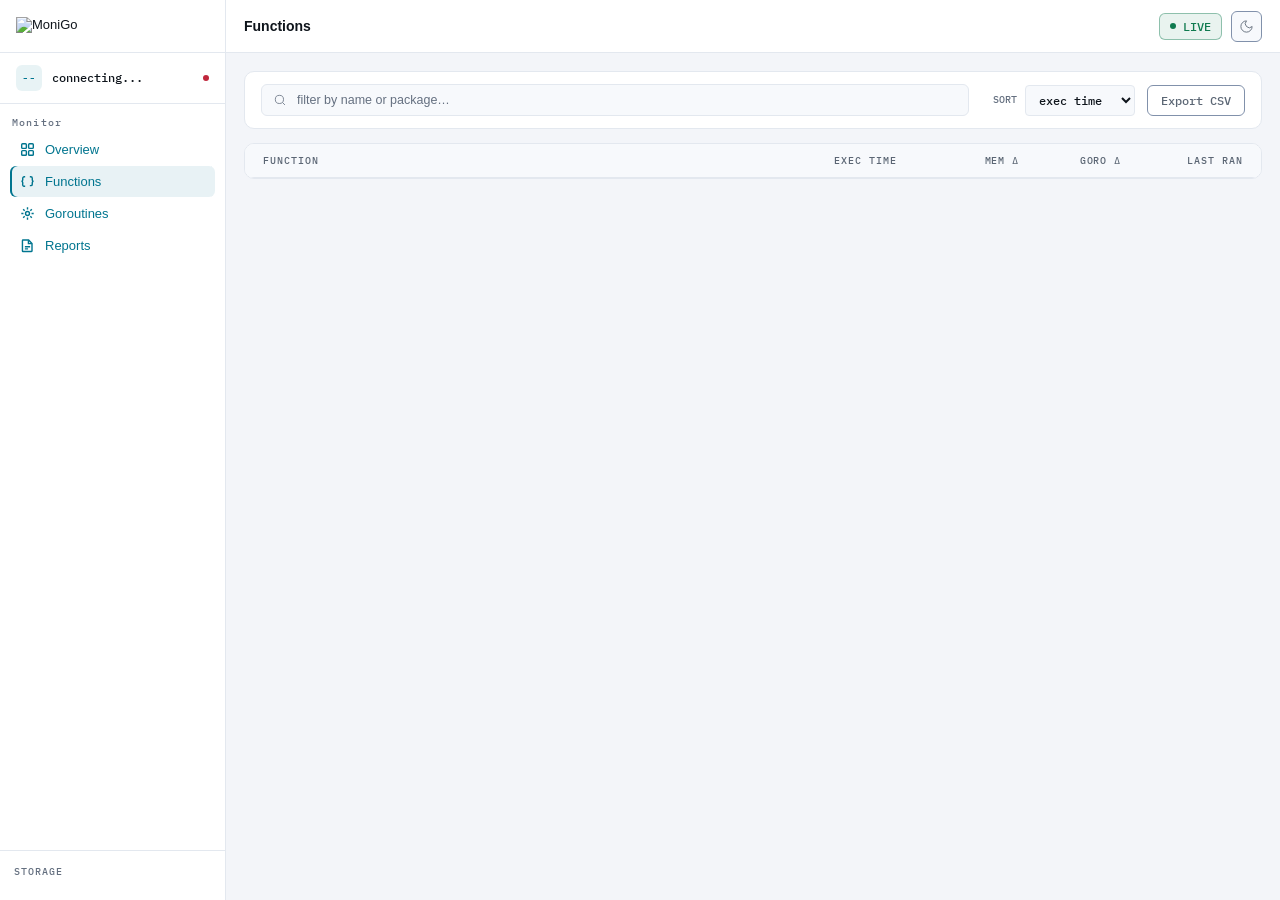
==== commit a3a71197: "fix(dashboard): slow first paint, a panel that would not close, light default Five things from a rev" ====
--- a/static/function-metrics.html
+++ b/static/function-metrics.html
@@ -10,7 +10,7 @@
     <link rel="stylesheet" href="./css/monigo-styles.css">
 </head>
 
-<body class="mg">
+<body class="mg" data-theme="light">
 
     <svg xmlns="http://www.w3.org/2000/svg" style="display:none" aria-hidden="true" focusable="false">
       <symbol id="i-menu" viewBox="0 0 24 24"><path d="M4 6h16M4 12h16M4 18h16"/></symbol>
@@ -29,6 +29,10 @@
   <nav class="mg-rail">
     <div class="mg-rail__brand">
       <img src="./assets/monigo-icon.png" alt="MoniGo">
+      <!-- Filled from /service-info, which reads it from build info. Left empty
+           and hidden when the version is not knowable, rather than carrying a
+           literal that goes stale. -->
+      <span class="mg-version" id="mg-version" hidden></span>
     </div>
 
     <div class="mg-svc">
--- a/static/css/monigo-design.css
+++ b/static/css/monigo-design.css
@@ -243,6 +243,10 @@
   padding: 4px 6px; border-radius: var(--r-sm);
 }
 
+/* The badge is empty until /service-info answers, and stays empty when the
+   version is not knowable. [hidden] alone loses to the rule above. */
+.mg-version[hidden] { display: none; }
+
 .mg-svc {
   padding: 12px 16px; display: flex; align-items: center; gap: 10px;
   border-bottom: 1px solid var(--line);
@@ -579,3 +583,106 @@
  * mockup's own renderers, which this dashboard does not use -- so they are
  * removed rather than renamed.
  */
+
+/* ------------------------------------------------------------ connection state
+ *
+ * A dashboard that keeps showing numbers after the process stops answering is
+ * worse than one that shows nothing: the numbers look current. The banner says
+ * what happened and when the reading is from, and the content dims so it
+ * cannot be read as live.
+ */
+
+.mg-note {
+  display: flex;
+  align-items: center;
+  gap: 10px;
+  padding: 9px 18px;
+  font-size: var(--t-body);
+  border-bottom: 1px solid transparent;
+}
+
+.mg-note[hidden] {
+  display: none;
+}
+
+.mg-note--bad {
+  background: color-mix(in srgb, var(--bad) 10%, transparent);
+  border-bottom-color: color-mix(in srgb, var(--bad) 34%, transparent);
+  color: var(--bad);
+}
+
+.mg-note--warn {
+  background: color-mix(in srgb, var(--warn) 9%, transparent);
+  border-bottom-color: color-mix(in srgb, var(--warn) 34%, transparent);
+  color: var(--warn);
+}
+
+.mg-note .mg-icon {
+  width: 15px;
+  height: 15px;
+  flex: none;
+}
+
+.mg-note b {
+  font-weight: 600;
+}
+
+.mg-note__act {
+  margin-left: auto;
+  flex: none;
+  padding: 3px 9px;
+  border: 1px solid currentColor;
+  border-radius: var(--r-sm);
+  background: none;
+  color: inherit;
+  font: 500 var(--t-mono-s) var(--mono);
+  cursor: pointer;
+  text-decoration: none;
+}
+
+.mg-note__act:hover {
+  background: color-mix(in srgb, currentColor 12%, transparent);
+}
+
+.mg-content.is-stale .mg-card,
+.mg-content.is-stale .mg-tile,
+.mg-content.is-stale .mg-panel {
+  opacity: .55;
+}
+
+.mg-dot.is-stale {
+  background: var(--warn);
+}
+
+.mg-dot.is-down {
+  background: var(--bad);
+  animation: mg-pulse 1.4s infinite;
+}
+
+/* ------------------------------------------- tinted chips in the light theme
+ *
+ * Two components put coloured text on a tint of its own colour: the service
+ * avatar (accent on accent) and the LIVE pill (ok on ok). That reads well on a
+ * dark ground, where a tint darkens toward the panel and contrast holds. On a
+ * light ground the same tint moves the background toward the text instead, and
+ * both fall under 4.5:1 -- measured 3.93 and 3.91.
+ *
+ * The tint is weakened here rather than the palette darkened, because --acc and
+ * --ok are used in many other places that are already correct, and a token
+ * change to fix two chips would move all of them.
+ */
+body[data-theme="light"] .mg-svc__avatar {
+  background: color-mix(in srgb, var(--acc) 9%, transparent);
+}
+
+body[data-theme="light"] .mg-live {
+  background: color-mix(in srgb, var(--ok) 9%, transparent);
+  border-color: color-mix(in srgb, var(--ok) 42%, transparent);
+}
+
+/* The active navigation item is the third instance of the same pattern:
+   accent text on a 15% accent tint, 4.31:1 on a light ground. The inset bar
+   keeps carrying the selection, so weakening the tint costs nothing. */
+body[data-theme="light"] .mg-nav a.is-active {
+  background: color-mix(in srgb, var(--acc) 9%, transparent);
+}
--- a/static/css/monigo-styles.css
+++ b/static/css/monigo-styles.css
@@ -828,6 +828,17 @@
 
 /* Expanded detail ---------------------------------------------------------- */
 
+/*
+ * display:flex beats the hidden attribute, whose whole effect is
+ * `display: none` from the UA stylesheet at the lowest possible precedence.
+ * Without this guard the panel stayed on screen after being closed, and an
+ * unopened row still reserved 31px for an empty box -- which is the gap that
+ * appeared under every row in the table.
+ */
+.mg-fn-detail[hidden] {
+    display: none;
+}
+
 .mg-fn-detail {
     padding: 14px 18px 16px 34px;
     background: var(--inset);
@@ -977,7 +988,10 @@
 
 .mg-plot__svg {
     width: 100%;
-    height: 200px;
+    /* Fills .mg-plot__canvas rather than fixing its own height: the viewBox is
+       preserveAspectRatio="none", so it stretches to whatever the card gives
+       it and the plot keeps the full depth the design draws. */
+    height: 100%;
     display: block;
 }
 
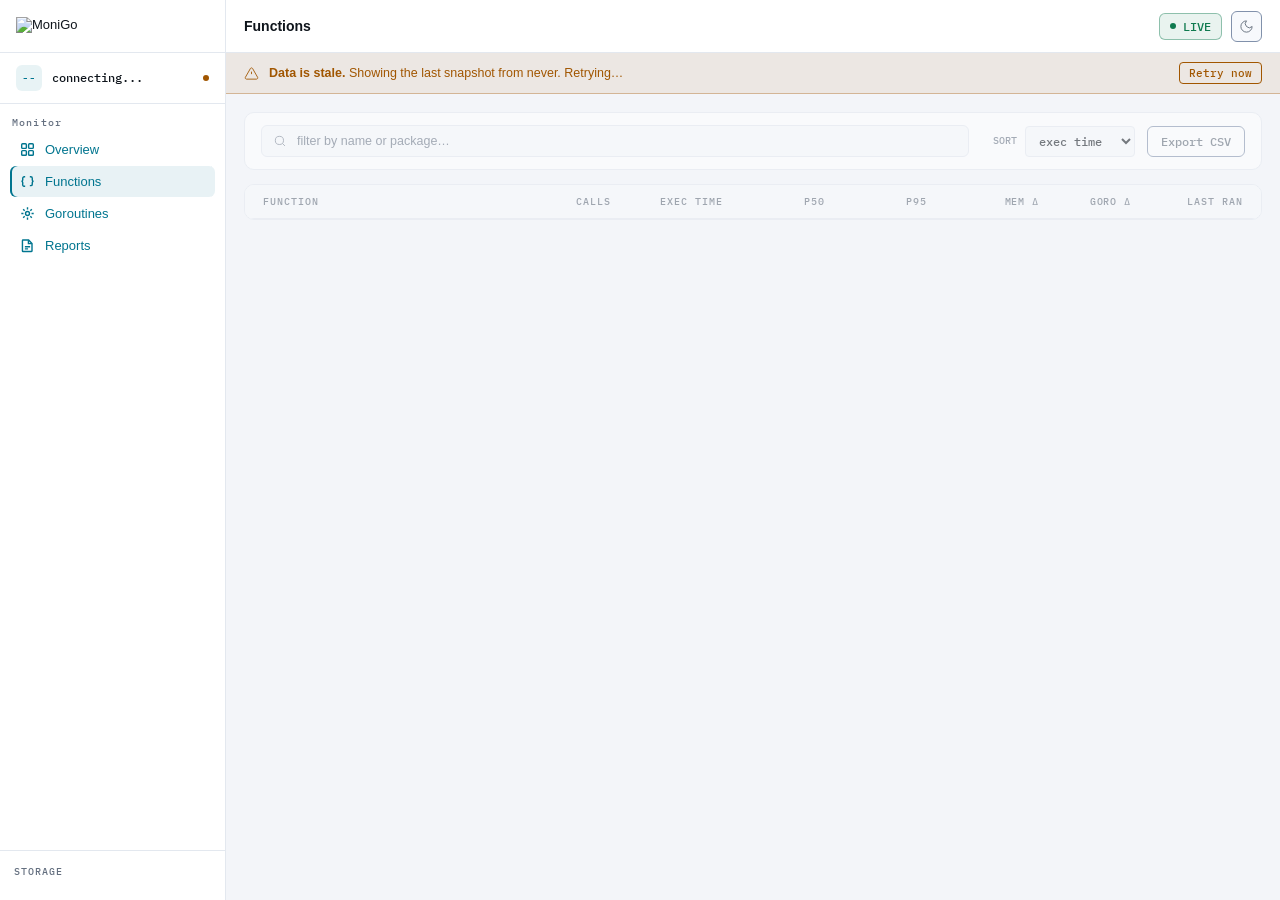
==== commit 30be3d6a: "feat(metrics): call counts and approximate latency percentiles Adds the CALLS, P50 and P95 columns t" ====
--- a/static/function-metrics.html
+++ b/static/function-metrics.html
@@ -120,6 +120,8 @@
       <span class="mg-eyebrow">SORT</span>
       <select id="mg-fn-sort" class="mg-fn-select" aria-label="Sort functions">
         <option value="exec">exec time</option>
+        <option value="p95">p95</option>
+        <option value="calls">calls</option>
         <option value="mem">memory</option>
         <option value="gor">goroutines</option>
         <option value="last">last ran</option>
@@ -136,7 +138,15 @@
            as empty columns implying a value is coming. -->
       <div class="mg-fn-thead" role="row">
         <span role="columnheader">FUNCTION</span>
+        <span role="columnheader" class="mg-num">CALLS</span>
         <span role="columnheader" class="mg-num">EXEC TIME</span>
+        <!-- Titled, because "approximate" is load-bearing: these come from a
+             fixed-bucket histogram, so each is the upper bound of its bucket
+             rather than an interpolated value. -->
+        <span role="columnheader" class="mg-num"
+              title="Approximate: bucket upper bound, not an interpolated value">P50</span>
+        <span role="columnheader" class="mg-num"
+              title="Approximate: bucket upper bound, not an interpolated value">P95</span>
         <span role="columnheader" class="mg-num">MEM &Delta;</span>
         <span role="columnheader" class="mg-num">GORO &Delta;</span>
         <span role="columnheader" class="mg-num">LAST RAN</span>
@@ -154,7 +164,10 @@
           <span class="mg-fn-name"></span>
           <span class="mg-fn-pkg"></span>
         </span>
+        <span class="mg-fn-calls mg-num" role="cell"></span>
         <span class="mg-fn-exec mg-num" role="cell"></span>
+        <span class="mg-fn-p50 mg-num" role="cell"></span>
+        <span class="mg-fn-p95 mg-num" role="cell"></span>
         <span class="mg-fn-mem  mg-num" role="cell"></span>
         <span class="mg-fn-gor  mg-num" role="cell"></span>
         <span class="mg-fn-last mg-num" role="cell"></span>
--- a/static/css/monigo-styles.css
+++ b/static/css/monigo-styles.css
@@ -732,13 +732,15 @@
 }
 
 .mg-fn-table {
-    min-width: 720px;
+    /* Eight columns need more room before the wrapper starts scrolling. */
+    min-width: 900px;
 }
 
 .mg-fn-thead,
 .mg-fn-row {
     display: grid;
-    grid-template-columns: minmax(0, 1fr) 110px 110px 90px 110px;
+    /* name | calls | exec | p50 | p95 | mem | goro | last */
+    grid-template-columns: minmax(0, 1fr) 80px 100px 90px 90px 100px 80px 100px;
     gap: var(--s-4);
     align-items: center;
 }
@@ -810,6 +812,9 @@
 }
 
 .mg-fn-exec,
+.mg-fn-calls,
+.mg-fn-p50,
+.mg-fn-p95,
 .mg-fn-mem,
 .mg-fn-gor,
 .mg-fn-last {
@@ -822,7 +827,14 @@
     font-weight: 600;
 }
 
-.mg-fn-last {
+.mg-fn-last,
+.mg-fn-calls {
+    color: var(--ink-muted);
+}
+
+/* Approximate values, so they should not compete with the measured ones. */
+.mg-fn-p50,
+.mg-fn-p95 {
     color: var(--ink-muted);
 }
 
@@ -1032,3 +1044,38 @@
 .mg-plot__at {
     color: var(--ink-subtle);
 }
+
+/* The waiting message sits over the grid, so it needs a line-box of its own
+   rather than the centred column it used when the plot was blank. */
+.mg-plot__empty {
+    position: absolute;
+    inset: 0;
+    display: flex;
+    flex-direction: column;
+    align-items: center;
+    justify-content: center;
+    gap: var(--s-2);
+    padding: 0 var(--s-6);
+    text-align: center;
+    pointer-events: none;
+}
+
+.mg-plot__empty[hidden] {
+    display: none;
+}
+
+.mg-plot__empty > span {
+    max-width: 42ch;
+    text-wrap: pretty;
+}
+
+#mg-runtime-load-failed {
+    display: inline-flex;
+    align-items: center;
+    gap: var(--s-2);
+    color: var(--crit-text);
+}
+
+#mg-runtime-load-failed[hidden] {
+    display: none;
+}
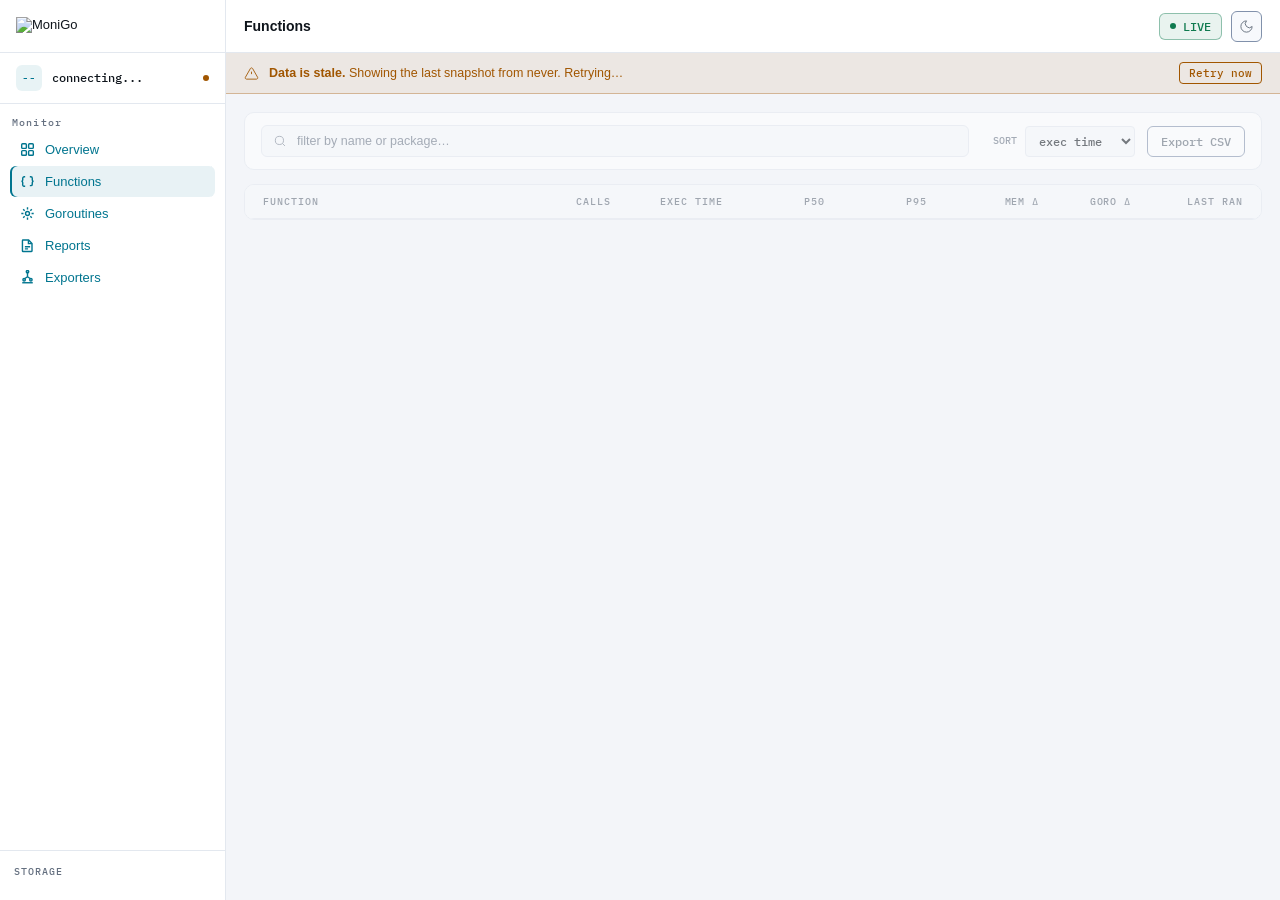
==== commit 76731e47: "feat(dashboard): Exporters page, with honest push and pull status Closes #67. This was the last entr" ====
--- a/static/function-metrics.html
+++ b/static/function-metrics.html
@@ -63,6 +63,10 @@
       <a href="./reports.html">
         <svg viewBox="0 0 16 16" fill="none" stroke="currentColor" stroke-width="1.5" aria-hidden="true"><path d="M3.2 2.2h6l3.6 3.6v8a.6.6 0 0 1-.6.6H3.2a.6.6 0 0 1-.6-.6V2.8a.6.6 0 0 1 .6-.6z"></path><path d="M9 2.4V6h3.6M5.2 9.4h5.6M5.2 11.6h3.4"></path></svg>
         <span>Reports</span>
+      </a>
+      <a href="./exporters.html">
+        <svg viewBox="0 0 16 16" fill="none" stroke="currentColor" stroke-width="1.5" aria-hidden="true"><path d="M8 1.8v5.4M8 7.2 4.4 9.6M8 7.2l3.6 2.4"></path><circle cx="8" cy="1.8" r="1.3"></circle><circle cx="4.4" cy="10.4" r="1.3"></circle><circle cx="11.6" cy="10.4" r="1.3"></circle><path d="M2.4 13.6h11.2"></path></svg>
+        <span>Exporters</span>
       </a>
     </div>
 
--- a/static/css/monigo-design.css
+++ b/static/css/monigo-design.css
@@ -287,6 +287,12 @@
 }
 .mg-nav svg { width: 15px; height: 15px; flex: none; }
 .mg-badge { margin-left: auto; font: 500 10px var(--mono); color: var(--dim2); }
+
+/* On the active item the badge sits on the accent tint rather than the panel,
+   where --dim2 measures 4.43:1 -- under the floor for 10px text. The item's
+   label is already --acc and clears it there, so the badge inherits that
+   instead of carrying a second tone on the same background. */
+.mg-nav a.is-active .mg-badge { color: inherit; }
 .mg-badge:empty { display: none; }
 
 .mg-rail__foot {
--- a/static/css/monigo-styles.css
+++ b/static/css/monigo-styles.css
@@ -1079,3 +1079,101 @@
 #mg-runtime-load-failed[hidden] {
     display: none;
 }
+
+/* ---------------------------------------------------------------- exporters
+   Push and pull exporters do not share a vocabulary, so the card renders a
+   different set of facts for each rather than forcing both into one shape. */
+
+.mg-exp-grid {
+    display: grid;
+    grid-template-columns: repeat(auto-fill, minmax(320px, 1fr));
+    gap: 14px;
+}
+
+.mg-exp-card {
+    display: flex;
+    flex-direction: column;
+    gap: 12px;
+    padding: 16px;
+}
+
+.mg-exp-head {
+    display: flex;
+    align-items: center;
+    gap: 9px;
+}
+
+.mg-exp-name {
+    font-weight: 600;
+    font-size: var(--t-body);
+}
+
+.mg-exp-kind {
+    font: 500 var(--t-micro) var(--mono);
+    letter-spacing: .04em;
+    text-transform: uppercase;
+    color: var(--ink-subtle);
+    border: 1px solid var(--hairline);
+    border-radius: var(--r-sm);
+    padding: 1px 6px;
+}
+
+.mg-exp-state {
+    margin-left: auto;
+    font: 600 var(--t-micro) var(--mono);
+    letter-spacing: .05em;
+    text-transform: uppercase;
+    border-radius: var(--r-sm);
+    padding: 2px 8px;
+}
+
+.mg-exp-state.is-ok       { color: var(--ok);   background: var(--ok-tint); }
+.mg-exp-state.is-warn     { color: var(--warn); background: var(--warn-tint); }
+.mg-exp-state.is-bad      { color: var(--bad);  background: var(--crit-tint); }
+.mg-exp-state.is-unknown  { color: var(--ink-subtle); background: var(--unknown-tint); }
+
+.mg-exp-facts {
+    display: grid;
+    grid-template-columns: repeat(auto-fit, minmax(88px, 1fr));
+    gap: 10px 14px;
+}
+
+.mg-exp-fact {
+    display: flex;
+    flex-direction: column;
+    gap: 3px;
+    min-width: 0;
+}
+
+.mg-exp-factlabel {
+    font: 500 var(--t-micro) var(--mono);
+    letter-spacing: .05em;
+    text-transform: uppercase;
+    color: var(--ink-subtle);
+}
+
+.mg-exp-factvalue {
+    font: 600 var(--t-body-s) var(--mono);
+    color: var(--ink);
+    overflow-wrap: anywhere;
+}
+
+.mg-exp-factvalue.is-bad { color: var(--bad); }
+
+/* The error is the widest thing on the card and the least predictable, so it
+   gets its own full-width row and wraps rather than truncating -- a clipped
+   gRPC error is usually clipped exactly where the cause was. */
+.mg-exp-error {
+    font: 400 var(--t-code) / var(--t-code-lh) var(--mono);
+    color: var(--bad);
+    background: var(--crit-tint);
+    border-radius: var(--r-sm);
+    padding: 8px 10px;
+    overflow-wrap: anywhere;
+}
+
+.mg-exp-note {
+    font: 400 var(--t-micro) / var(--t-micro-lh) var(--sans);
+    color: var(--ink-subtle);
+    text-wrap: pretty;
+}
